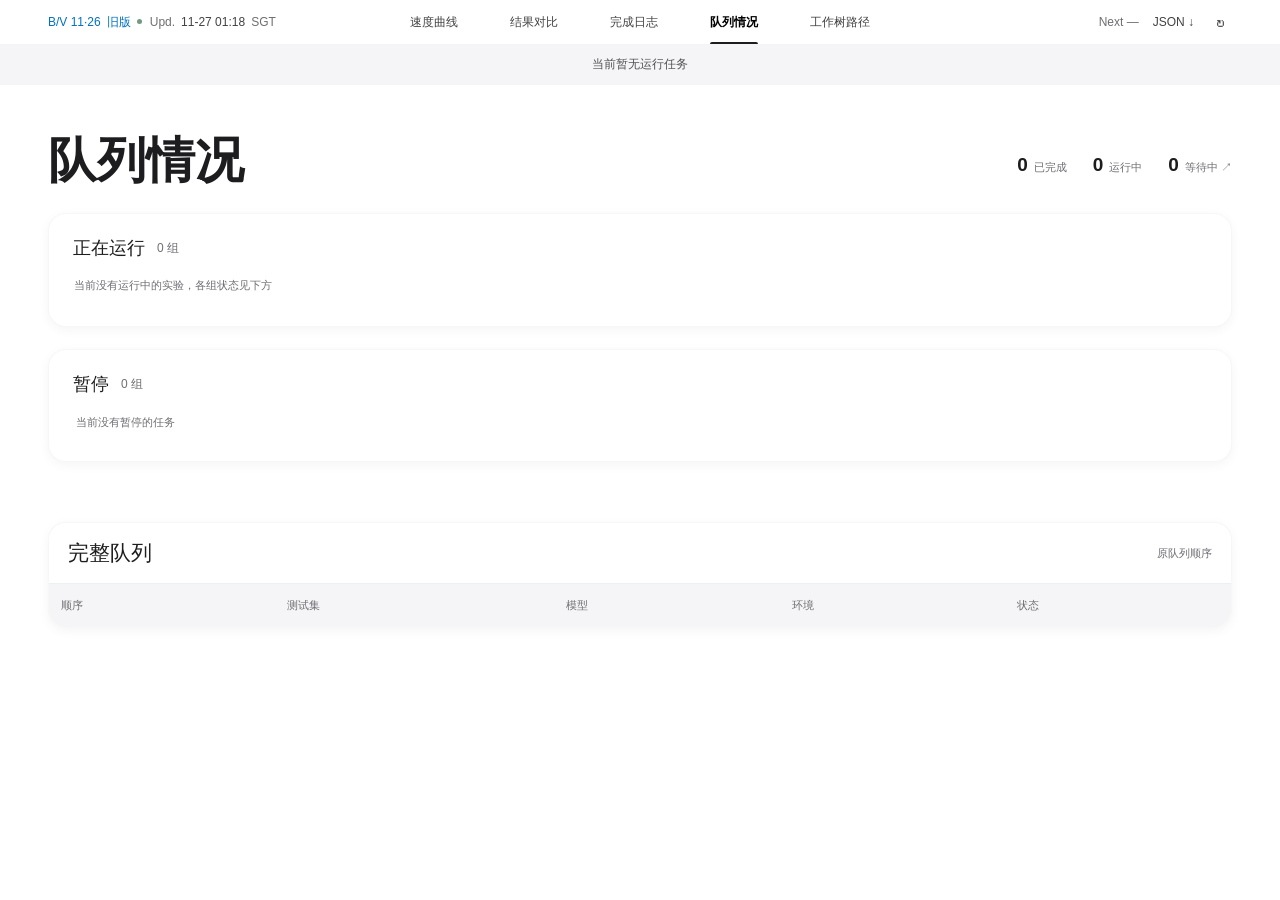
==== beta/index.html @ bdac15cb "Publish current experiment dashboard from Windows and Walsh" ====
<!doctype html>
<html lang="zh-CN"><head><meta name="frontend-version" content="current-layout-20261127"><script>
// Run links always open at the page top, including retained older hash URLs.
if(new URL(location).searchParams.has('run')){const entry=new URL(location);entry.hash='';history.replaceState(null,'',entry);}
if ('scrollRestoration' in history) history.scrollRestoration = 'manual';
window.addEventListener('pageshow', () => {
  if (!location.hash) window.scrollTo({top: 0, left: 0, behavior: 'instant'});
});
</script><meta charset="utf-8"><meta name="viewport" content="width=device-width,initial-scale=1"><meta name="theme-color" content="#f6f7f9"><title>实验结果</title><link rel="stylesheet" href="../style.css?v=current-layout-20261127"><meta name="beta-version" content="current-nav-20261127"><link rel="stylesheet" href="./beta.css?v=current-nav-20261127"></head>
<body class="beta" data-api-base="../"><header class="beta-header" id="beta-header">
 <div class="beta-nav-inner">
  <div class="beta-home-status"><a href="../bv-20261126/">B/V 11·26</a><a href="../archive/" aria-label="旧版实验结果">旧版</a><a class="beta-brand beta-home-status" id="beta-home-status" href="./" aria-label="队列首页"><span class="beta-status-label">Upd.</span></a></div>
  <nav class="beta-main-nav" aria-label="主导航">
   <button data-beta-nav="results" aria-controls="beta-menu-results" aria-expanded="false">速度曲线</button>
   <button data-beta-nav="comparison" aria-controls="beta-menu-comparison" aria-expanded="false">结果对比</button>
   <button data-beta-nav="logs" aria-controls="beta-menu-logs" aria-expanded="false">完成日志</button>
   <button data-beta-nav="queue" aria-controls="beta-menu-queue" aria-expanded="false">队列情况</button>
   <button data-beta-nav="workspaces" aria-controls="beta-menu-workspaces" aria-expanded="false">工作树路径</button>
  </nav>
  <div class="beta-nav-status" id="beta-nav-status" aria-label="数据更新与下载"></div>
 </div>
 <div class="beta-menu-surface" id="beta-menu-surface">
 <div class="beta-menu" id="beta-menu-results" inert aria-hidden="true">
  <div class="beta-menu-inner">
   <div class="beta-menu-column beta-menu-primary"><span class="beta-menu-label">浏览速度曲线</span><div id="beta-result-menu"></div><button data-beta-view="cannbot">CannBot <small>CAKE</small></button></div>
   <div class="beta-menu-column"><span class="beta-menu-label">测试集</span><div id="beta-dataset-menu" class="beta-menu-datasets"></div></div>
   <div class="beta-menu-column"><span class="beta-menu-label">KL 模型</span><button data-beta-model="Sol 6.2">Sol 6.2 <small>medium</small></button><button data-beta-model="DeepSeek">DeepSeek <small>max</small></button><button data-beta-model="Astra 6.2">Astra 6.2 <small>high</small></button><a href="../api/v1/index.json">数据 API ↗</a></div>
  </div>
 </div>
 <div class="beta-menu" id="beta-menu-comparison" inert aria-hidden="true"><div class="beta-menu-inner"><div class="beta-menu-column beta-menu-primary"><span class="beta-menu-label">结果对比</span><button data-beta-view="comparison">Kernel 对比</button></div><div class="beta-menu-column"><span class="beta-menu-label">截止轮次</span><button data-comparison-preset="10">r10</button><button data-comparison-preset="20">r20</button><button data-comparison-preset="30">r30</button><button data-comparison-preset="50">r50</button></div></div></div>
 <div class="beta-menu" id="beta-menu-logs" inert aria-hidden="true"><div class="beta-menu-inner">
  <div class="beta-menu-column beta-menu-primary"><span class="beta-menu-label">实验进程</span><button data-beta-log="all">全部记录</button><button data-beta-log="completed">独立完成</button><button data-beta-log="started">开始运行</button></div>
  <div class="beta-menu-column"><span class="beta-menu-label">其他事件</span><button data-beta-log="paused">暂停与原因</button><button data-beta-log="resumed">恢复运行</button></div>
  <div class="beta-menu-column"><span class="beta-menu-label">快速查看</span><button data-beta-view="queue">查看当前队列</button><a href="../api/v1/kl.json" download>KL 完整记录 ↓</a><a href="../api/v1/index.json" download>B/V 完整记录 ↓</a></div>
 </div></div>
 <div class="beta-menu" id="beta-menu-queue" inert aria-hidden="true"><div class="beta-menu-inner">
  <div class="beta-menu-column beta-menu-primary"><span class="beta-menu-label">执行与等待</span><button data-beta-queue="all">队列总览</button><div id="beta-queue-card-menu"></div></div>
  <div class="beta-menu-column"><span class="beta-menu-label">查看顺序</span><button data-beta-queue="running">正在运行</button><button data-beta-queue="paused">暂停</button><button data-beta-queue="waiting">等待中</button><button data-beta-queue="schedule">完整队列</button></div>
 </div></div>
<div class="beta-menu" id="beta-menu-workspaces" inert aria-hidden="true"><div class="beta-menu-inner workspace-menu-inner"><div class="beta-menu-column beta-menu-primary"><span class="beta-menu-label">工作树路径</span><button data-workspace-method="all">All</button></div><div class="beta-menu-column workspace-menu-methods"><span class="beta-menu-label">任务 · 版本</span><div id="workspace-method-menu"></div></div></div></div>
 </div>
</header>
<div class="beta-backdrop" id="beta-backdrop" hidden></div>
<aside id="beta-live-banner" class="beta-live-banner" aria-label="当前运行任务" hidden></aside>
<main><div id="beta-snapshot" class="beta-snapshot"></div><div class="beta-hero"><div><div id="beta-kicker" class="beta-eyebrow">实验结果</div><h1 id="beta-title">实验结果。</h1></div><div class="beta-hero-status"><button id="beta-completed-link"><strong id="beta-completed-total">—</strong>已完成</button><button data-beta-view="queue"><span class="live-dot"></span><strong id="beta-running-total">—</strong>运行中</button><button data-beta-view="queue"><strong id="beta-waiting-total">—</strong>等待中 ↗</button></div></div><section id="beta-results-view">
<header class="page-head"><h1>实验结果</h1><div class="update"><span id="connection" class="live-dot"></span><div class="update-times"><span>最新更新 <time id="updated">—</time><span class="zone"> SGT</span></span><span class="next-update" id="next-update">预计下次更新 —</span></div><button id="refresh" type="button">刷新</button></div><a href="./api/v1/index.json" class="api-link">JSON API ↗</a></header>
<nav class="running-bar" aria-label="正在运行的实验"><div class="running-heading"><span class="live-dot"></span><strong>正在运行</strong><span id="running-count"></span></div><div id="running-links" class="running-links"><span class="running-empty">读取中…</span></div></nav>
<section id="paused-bar" class="running-bar paused-bar" aria-label="暂停的实验"><div class="running-heading"><strong>暂停</strong><span id="paused-count"></span></div><div id="paused-links" class="paused-list"><span class="running-empty">读取中…</span></div></section>
<nav id="waiting-bar" class="running-bar waiting-bar" aria-label="等待中的实验" hidden><div class="running-heading"><strong>等待中</strong><span id="waiting-count"></span></div><div id="waiting-links" class="waiting-columns"></div></nav>
<nav id="campaign-status" class="campaign-status" aria-label="本批 Sol 六组进度"></nav>
<nav class="category-tabs" aria-label="实验分类"><button data-category="bv" aria-pressed="true">B0–B3 / V0</button><button data-category="aligned" aria-pressed="false">V/Aligned KL</button><button data-category="kl" aria-pressed="false">KL</button></nav>
<nav id="datasets" class="dataset-tabs" aria-label="测试集"></nav>
<div class="axis-picker"><span>横轴</span><div class="segments" role="group" aria-label="横轴"><button data-axis="round" aria-pressed="true" class="selected">轮次</button><button data-axis="time" aria-pressed="false" title="从工作区启动到结果完成，含等待和暂停">累计时间</button><button data-axis="tokens" aria-pressed="false" title="截至结果完成的已报告输入与输出 token">累计 token</button></div><span id="partial-key" hidden><i aria-hidden="true">△</i> token 不完整</span></div>
<div id="notice" role="status" hidden></div>
<section id="bv-panel" aria-labelledby="dataset-name"><div class="dataset-head"><div><h2 id="dataset-name">—</h2><p id="workload">—</p></div><div class="exports"><button id="csv" type="button">已选 CSV ↓</button><button id="json" type="button">完整 JSON ↓</button></div></div>
<div id="curves" tabindex="-1"><div id="series-controls" class="series-controls"></div></div>
<div class="charts"><section class="chart-card overview" hidden><div class="chart-title"><h3>全程总览</h3><span>线性 · 从 0 起</span></div><div id="overview" class="chart" role="img" aria-label="全程总览：轮次与延迟" tabindex="0"></div></section>
<section class="chart-card detail"><div class="chart-title"><h3>速度曲线</h3><span id="detail-domain">—</span></div><div class="plot-options"><div class="segments" aria-label="曲线指标"><button id="best-mode" class="selected" aria-pressed="true">搜索最优</button><button id="raw-mode" aria-pressed="false">逐轮测量</button></div><label hidden><input id="uncertainty" type="checkbox"> P10–P90</label><div class="mark-key">● 测量 <span>— 最优阶梯</span> <span>★ 正式结果</span><span>× 失败</span></div><button id="reset">重置视图</button></div><div id="detail" class="chart" role="img" aria-label="速度曲线：可调横纵轴范围" tabindex="0"></div><div class="axis-controls bv-range-controls"><label><select id="y-mode" aria-label="纵轴范围"><option value="focus">末端局部放大</option><option value="all">全部曲线范围</option></select></label><div class="round-range-slot"></div></div><div id="hover-readout" class="readout" aria-live="polite"><span>轮次 —</span></div></section></div>
<section class="data-section"><div class="section-head"><h3>实验组</h3><span>延迟 ms ↓ · 完成日期 SGT</span></div><div class="table-wrap"><table id="summary"><thead><tr><th>曲线</th><th>模型 / effort</th><th>方法</th><th>状态</th><th>轮次</th><th>完成日期</th><th class="num">搜索最优</th><th class="num">P10–P90</th><th class="num">正式结果 ★</th><th class="num" title="同次 PyTorch 耗时 / 正式方法耗时">正式加速比</th></tr></thead><tbody></tbody></table></div></section>
<details class="data-section"><summary><span>逐轮数据</span><span id="round-count"></span></summary><div class="round-filters"><label>实验组 <select id="round-run"><option value="all">全部已选曲线</option></select></label><label>结果 <select id="round-status"><option value="all">全部</option><option value="passed">通过</option><option value="failed">失败</option><option value="excluded">基础设施中断</option></select></label><span>样本数可点开</span></div><div class="table-wrap rounds-wrap"><table id="rounds"><thead><tr><th>模型</th><th>方法</th><th>轮次</th><th>结果</th><th>审查</th><th class="num">均值 ms</th><th class="num">P10 ms</th><th class="num">P90 ms</th><th class="num">样本数</th><th class="num">同次 PyTorch ms</th><th class="num" title="同次 PyTorch 耗时 / 方法耗时">同次加速比</th></tr></thead><tbody></tbody></table></div></details>
<details class="data-section correctness"><summary><span>B0 · 正确性</span><span>性能不适用</span></summary><div id="b0-cost" hidden></div><div class="table-wrap"><table id="correctness"><thead><tr><th>模型 / effort</th><th>实验</th><th>状态</th><th>轮次</th><th>结果</th><th>完成日期 SGT</th></tr></thead><tbody></tbody></table></div></details>
<section class="data-section task-log" id="task-log" aria-labelledby="task-log-title"><div class="section-head"><h3 id="task-log-title">实验任务记录</h3><span>SGT · <span id="event-count">—</span></span></div><div class="event-filters"><label>测试集 <select id="event-dataset"><option value="all">全部</option><option value="GQA">GQA</option><option value="MQA">MQA</option></select></label><label>事件 <select id="event-kind"><option value="all">全部</option><option value="started">开始</option><option value="paused">暂停</option><option value="resumed">恢复</option><option value="completed">完成</option></select></label><a href="./api/v1/index.json" download="experiment-tasks.json">JSON ↓</a></div><ol id="task-events" class="task-events"></ol><div class="event-more"><button id="events-more" type="button" hidden>查看更多</button></div></section>

</section>
<section id="aligned-panel" hidden aria-labelledby="aligned-name"><div class="dataset-head"><h2 id="aligned-name">Aligned KL</h2></div><div id="aligned-content"></div></section>
<section id="kl-panel" hidden aria-labelledby="kl-name">
<div class="dataset-head"><div><h2 id="kl-name">KL</h2><label>模型 <select id="kl-run-select" aria-label="KL 模型与批次"></select></label><p id="kl-state">读取中…</p></div><div class="exports"><button id="kl-csv">候选 CSV ↓</button><button id="kl-json">完整 JSON ↓</button></div></div>
<div id="kl-body"><div class="kl-budget"><strong id="kl-budget"></strong><span id="kl-run-info"></span></div>
<div class="kl-charts"><section class="chart-card"><div class="chart-title"><h3>每次 Apply 的交付速度</h3><span>实线：交付 · 虚线：历次最佳</span></div><label class="kl-reference-toggle"><input id="kl-v0-overview" type="checkbox" checked aria-label="交付速度图显示 V0 Astra 最快线"><span id="kl-v0-overview-label"></span></label><div id="kl-matched-overview"></div><div id="kl-overview" class="chart"></div></section>
<section id="kl-inner" class="chart-card"><div class="chart-title"><h3>Apply 内部候选</h3><label>选择 <select id="kl-apply" aria-label="选择 Apply"></select></label></div><label class="kl-reference-toggle"><input id="kl-v0-candidates" type="checkbox" checked aria-label="内部候选图显示 V0 Astra 最快线"><span id="kl-v0-candidates-label"></span></label><div id="kl-matched-candidates"></div><div id="kl-candidates" class="chart"></div><p id="kl-inner-status" class="kl-caption"></p></section></div>
<section class="data-section"><div class="section-head"><h3>Apply 记录</h3><span>交付完成与整项独立验收分别记录</span></div><div class="table-wrap"><table><thead><tr><th>Apply</th><th>状态</th><th>评测次数</th><th>基础设施异常</th><th>交付 ms</th><th>用时 min</th><th>结束 SGT</th></tr></thead><tbody id="kl-apply-rows"></tbody></table></div></section>
<section class="data-section"><div class="section-head"><h3>选中 Apply 的候选记录</h3><span>旧结果取回不重复计次</span></div><div class="table-wrap"><table><thead><tr><th>候选</th><th>结果</th><th>未通过阶段</th><th>门禁</th><th>延迟 ms</th><th>参考 ms</th><th>记录</th></tr></thead><tbody id="kl-candidate-rows"></tbody></table></div></section>
<section class="data-section"><div class="section-head"><h3>Sol / DS 队列</h3><span>—</span></div><div id="kl-queue" class="table-wrap"></div></section>
<section class="data-section"><div class="section-head"><h3>KL 实验任务记录</h3><span>SGT · 当前测试集</span></div><ol id="kl-events" class="task-events"></ol></section>
</div></section>
</section><section id="beta-future-view" class="beta-future" hidden><h2>V0-r3</h2><p>待接入 · 尚无实验记录</p></section><section id="beta-logs-view" hidden><div class="beta-log-filters"><label>类别<select id="beta-log-category"><option value="all">全部实验</option><option value="bv">B / V</option><option value="kl">KL</option></select></label><label>测试集<select id="beta-log-dataset"><option value="all">全部测试集</option></select></label><label>事件<select id="beta-log-kind"><option value="all">全部事件</option><option value="completed">独立完成</option><option value="started">开始运行</option><option value="paused">暂停</option><option value="resumed">恢复运行</option></select></label><span id="beta-log-count" class="beta-log-count"></span></div><ol id="beta-timeline" class="beta-timeline"></ol><button id="beta-log-more" class="beta-log-more" hidden>查看更多</button></section><section id="beta-queue-view" hidden></section><section id="beta-comparison-view" hidden></section><div id="beta-legacy-log" hidden></div><section id="beta-workspaces-view" hidden aria-label="工作树路径">
 <section class="workspace-filters">
  <div class="workspace-search-row"><textarea id="ws-search" rows="1" aria-label="批量检索工作区" placeholder="⌕  测试集 / 模型 / 路径 · 换行批量检索"></textarea><button id="ws-reset" class="ws-icon" title="重置筛选" aria-label="重置筛选">↻</button></div>
  <label>任务<select id="ws-method" aria-label="任务版本"><option value="all">All</option></select></label>
  <label>模型<select id="ws-model" aria-label="模型"><option value="all">All</option></select></label>
  <label>状态<select id="ws-status" aria-label="状态"><option value="all">All</option></select></label>
  <label>测试集<select id="ws-dataset" aria-label="测试集"><option value="all">All</option></select></label>
  <div class="workspace-date-row"><label>时间<select id="ws-date-field" aria-label="时间字段"><option value="started_at">开始</option><option value="finished_at">完成</option></select></label><input id="ws-from" type="date" aria-label="起始日期（SGT）"><span aria-hidden="true">—</span><input id="ws-to" type="date" aria-label="截止日期（SGT）"><span class="ws-zone">SGT</span><span id="ws-date-error" role="status"></span></div>
 </section>
 <section class="workspace-directory data-section">
  <div class="workspace-toolbar"><span id="ws-count" aria-live="polite"></span><div><button id="ws-copy" title="复制所选或筛选后的路径">复制路径</button><button id="ws-csv" title="下载所选或筛选后的记录">CSV ↓</button></div><span id="ws-feedback" role="status"></span></div>
  <div class="workspace-table-wrap"><table id="workspace-directory-table"><thead><tr><th><input id="ws-check-all" type="checkbox" aria-label="选择全部筛选结果"></th><th>测试集</th><th>任务</th><th>模型</th><th>状态</th><th><button data-ws-sort="started_at">开始 SGT ↓</button></th><th><button data-ws-sort="finished_at">完成 SGT</button></th><th>服务器路径</th></tr></thead><tbody id="ws-rows"></tbody></table></div>
  <button id="ws-more" hidden>更多 ↓</button>
 </section>
</section>
<section id="beta-cannbot-view" hidden aria-label="CannBot dashboard">
<!-- Windows CannBot batch -->
<section class="card cake-panel" id="windows-cannbot">
<div class="cake-panel-head"><h2>当前 Windows 批次</h2>
<a href="../api/v1/cannbot-windows.json">JSON ↓</a></div>
<p>待运行 · Astra 6.2 / high</p>
<div class="cake-table-scroll"><table><thead><tr><th>数据集</th><th>任务状态</th><th>有效轮 / 预算</th><th>已完成尝试</th></tr></thead><tbody>
<tr><td>FA3</td><td>待运行</td><td>0 / 20</td><td>0</td></tr>
<tr><td>GDN</td><td>待运行</td><td>0 / 20</td><td>0</td></tr>
<tr><td>Based</td><td>待运行</td><td>0 / 20</td><td>0</td></tr>
<tr><td>Sonny</td><td>待运行</td><td>0 / 20</td><td>0</td></tr>
<tr><td>GQA</td><td>待运行</td><td>0 / 20</td><td>0</td></tr>
<tr><td>MQA</td><td>待运行</td><td>0 / 20</td><td>0</td></tr>
<tr><td>Mega</td><td>待运行</td><td>0 / 20</td><td>0</td></tr>
<tr><td>FlashMLA</td><td>待运行</td><td>0 / 20</td><td>0</td></tr>
<tr><td>HSTU</td><td>待运行</td><td>0 / 20</td><td>0</td></tr>
<tr><td>FlashKDA</td><td>待运行</td><td>0 / 20</td><td>0</td></tr>
</tbody></table></div></section>
<h2>CannBot · CAKE</h2>
<!-- End Windows CannBot batch -->
 <div id="cannbot-loading" class="cake-notice" role="status">正在读取…</div>
 <div id="cannbot-content" hidden>
  <div class="cake-controls card">
   <div class="cake-control-row"><span>Kernel</span><div id="cake-datasets" class="dataset-tabs" aria-label="CannBot 数据集"></div></div>
   <div class="cake-control-row"><span>模型</span><div id="cake-models" class="segments" aria-label="CannBot 模型"></div></div>
   <div class="cake-context"><span id="cake-phase"></span><a id="cake-json" download>JSON ↓</a></div>
  </div>
  <div id="cake-metrics" class="cake-metrics"></div>
  <div class="cake-panels">
   <section class="card cake-panel"><div class="cake-panel-head"><h2>候选速度</h2><span>P50 · ms ↓</span></div><div id="cake-chart"></div></section>
   <section class="card cake-panel"><div class="cake-panel-head"><h2>评测结果</h2><span id="cake-evaluation-count"></span></div><div id="cake-evaluations" class="cake-table-scroll"></div></section>
  </div>
  <section class="card cake-task-card"><div class="cake-panel-head"><h2>任务</h2><div id="cake-task-filter" class="segments" aria-label="CannBot 任务范围"><button class="selected" aria-pressed="true" data-cake-scope="kernel">当前 Kernel</button><button aria-pressed="false" data-cake-scope="all">全部</button></div></div><div id="cake-tasks" class="cake-table-scroll"></div></section>
  <details class="card cake-workspaces"><summary>实验工作区</summary><div id="cake-workspaces"></div></details>
 </div>
</section>
</main><dialog id="samples"><div class="dialog-head"><h3 id="sample-title">测量样本</h3><button id="close-samples" aria-label="关闭样本">关闭 ×</button></div><p id="sample-stats"></p><pre id="sample-values"></pre><button id="sample-csv">样本 CSV ↓</button></dialog><script src="../kl.js?v=current-layout-20261127" defer></script><script src="../app.js?v=current-layout-20261127" defer></script><script id="beta-navigation" type="application/json">{"schema_version": 1, "result_sections": [{"id": "bv", "label": "B/V", "status": "available"}, {"id": "aligned", "label": "V/Aligned KL", "status": "available"}, {"id": "kl", "label": "KL", "status": "available"}, {"id": "all", "label": "All", "status": "available"}, {"id": "all-with-b01", "label": "All（with B0/1）", "status": "available"}], "method_revisions": [{"method": "B0", "revision": "r1", "label": "B0-r1", "scope": "historical B records without explicit revision"}, {"method": "B1", "revision": "r1", "label": "B1-r1", "scope": "historical B records without explicit revision"}, {"method": "B2", "revision": "r1", "label": "B2-r1", "scope": "historical B records without explicit revision"}, {"method": "B3", "revision": "r1", "label": "B3-r1", "scope": "historical B records without explicit revision"}, {"method": "V0", "revision": "r2", "label": "V0-r2", "scope": "all existing V0 records"}, {"method": "V0", "revision": "r3", "label": "V0-r3", "scope": "bv-r2-v0-r3-20261108-001 only", "status": "available"}, {"method": "B0", "revision": "r2", "label": "B0-r2", "scope": "bv-r2-v0-r3-20261108-001 only", "status": "available"}, {"method": "B1", "revision": "r2", "label": "B1-r2", "scope": "bv-r2-v0-r3-20261108-001 only", "status": "available"}, {"method": "B2", "revision": "r2", "label": "B2-r2", "scope": "bv-r2-v0-r3-20261108-001 only", "status": "available"}, {"method": "B3", "revision": "r2", "label": "B3-r2", "scope": "bv-r2-v0-r3-20261108-001 only", "status": "available"}]}</script><script src="./beta.js?v=current-nav-20261127" defer></script></body></html>
---- style.css ----
:root{color-scheme:light;--bg:#f6f7f9;--surface:#fff;--ink:#25303d;--muted:#76818f;--line:#e4e8ee;--grid:#edf0f4;--accent:#526c89;--soft:#edf2f7;--blue:#0072b2;--orange:#d55e00;--pink:#cc79a7;--green:#009e73;font-family:Inter,-apple-system,BlinkMacSystemFont,"Segoe UI","PingFang SC",sans-serif;font-size:14px}*{box-sizing:border-box}body{margin:0;background:var(--bg);color:var(--ink)}main{max-width:1660px;padding:32px 40px 22px;margin:auto}button,select,input{font:inherit;color:inherit}button,a,select,input{outline-offset:3px}button{cursor:pointer;border:1px solid var(--line);background:var(--surface);border-radius:7px;padding:7px 12px;white-space:nowrap}button:hover{border-color:#aebccc;background:var(--soft)}button:disabled{cursor:default;opacity:.4}a{color:var(--accent);text-decoration:none}h1,h2,h3,p{margin:0}h1{font-size:23px;font-weight:600;letter-spacing:-.7px}h2{font-size:23px;font-weight:550}h3{font-size:14px;font-weight:550}.page-head{display:flex;align-items:center;gap:28px;margin-bottom:26px}.update{display:flex;align-items:center;gap:9px;margin-left:auto;font-size:12px;color:var(--muted);font-variant-numeric:tabular-nums}.update button{font-size:12px;padding:5px 10px}.zone{font-size:10px}.live-dot{width:6px;height:6px;background:#739884;border-radius:100%}.live-dot.stale{background:#bc8c46}.api-link{font-size:12px}.dataset-tabs{display:flex;gap:5px;padding-bottom:17px;border-bottom:1px solid var(--line);flex-wrap:wrap}.dataset-tabs button{background:transparent;border-color:transparent;padding:9px 20px;color:var(--muted)}.dataset-tabs button[aria-current=true]{background:var(--ink);color:white;border-color:var(--ink)}.dataset-head{display:flex;justify-content:space-between;gap:18px;align-items:center;padding:24px 0 20px}.dataset-head p{font-size:12px;color:var(--muted);margin-top:7px;font-family:ui-monospace,SFMono-Regular,monospace}.exports{display:flex;gap:8px}.exports button{font-size:12px}.series-controls{display:grid;grid-template-columns:repeat(4,minmax(0,1fr));gap:12px;margin-bottom:22px}.model-group{padding:14px 16px;background:var(--surface);border:1px solid var(--line);border-radius:9px}.model-heading{display:flex;align-items:center;gap:9px;margin-bottom:13px}.model-heading button{border:0;padding:0;background:none;font-weight:550}.model-heading .effort{font-size:11px;color:var(--muted)}.model-line{width:23px;height:0;border-top:2px solid #647586;margin-left:auto}.model-line.astra{border-top-style:dashed}.model-line.deepseek{border-top-style:dotted}.chips{display:flex;gap:7px}.chip{flex:1;display:flex;gap:6px;align-items:center;justify-content:center;border:1px solid var(--line);border-radius:6px;cursor:pointer;font-size:12px;padding:7px 5px;color:var(--muted);user-select:none}.chip input{accent-color:var(--color);margin:0;width:12px;height:12px}.chip.active{border-color:color-mix(in srgb,var(--color) 35%,white);color:var(--ink);background:color-mix(in srgb,var(--color) 5%,white)}.chip.disabled{opacity:.38;cursor:default}.swatch{display:inline-block;width:7px;height:7px;border-radius:50%;background:var(--color);flex-shrink:0}.plot-options{display:flex;align-items:center;gap:20px;margin-bottom:12px;font-size:12px;color:var(--muted)}.plot-options label{display:flex;align-items:center;gap:5px}.segments{display:flex;border:1px solid var(--line);border-radius:7px;padding:2px;background:var(--surface)}.segments button{font-size:12px;border:0;background:none;color:var(--muted);padding:5px 12px}.segments .selected{background:var(--soft);color:var(--ink)}.mark-key{display:flex;gap:16px;margin-left:auto}.plot-options>button{font-size:12px;padding:5px 9px}.charts{display:grid;grid-template-columns:minmax(280px,1fr) minmax(0,1.8fr);gap:14px}.chart-card{min-width:0;border:1px solid var(--line);border-radius:10px;background:var(--surface);overflow:hidden}.chart-title{padding:17px 18px 4px;display:flex;align-items:center;justify-content:space-between;gap:10px}.chart-title>span{font-size:11px;color:var(--muted);font-variant-numeric:tabular-nums}.chart{height:350px;position:relative;touch-action:pan-y}.chart svg{display:block;width:100%;height:100%;overflow:visible}.chart text{fill:var(--muted);font-size:11px;font-family:inherit;font-variant-numeric:tabular-nums}.chart .axis-label{font-size:10px}.axis-controls{display:flex;align-items:center;gap:6px;flex-wrap:wrap;padding:0 17px 14px;font-size:11px;color:var(--muted)}.axis-controls input{width:62px;border:1px solid var(--line);padding:5px;border-radius:5px;background:var(--surface);font-size:11px}.axis-controls input[id^=y-]{width:81px}.axis-controls select{max-width:136px;border:1px solid var(--line);padding:5px;border-radius:5px;background:var(--surface);font-size:11px}.axis-controls button{font-size:11px;padding:5px 8px}.readout{min-height:55px;margin:11px 0 22px;display:flex;align-items:flex-start;gap:7px 15px;flex-wrap:wrap;font-size:11px;color:var(--muted);font-variant-numeric:tabular-nums}.readout span{display:inline-flex;align-items:center;gap:5px}.readout strong{font-weight:500;color:var(--ink)}.data-section{background:var(--surface);border:1px solid var(--line);border-radius:9px;margin-bottom:16px;overflow:hidden}.section-head,.data-section>summary{padding:16px 19px;display:flex;align-items:center;justify-content:space-between;font-size:13px;font-weight:500}.section-head>span,.data-section>summary>span+span{font-size:11px;color:var(--muted);font-weight:400}.data-section>summary{cursor:pointer;list-style:none}.data-section>summary:before{content:'+';color:var(--muted);margin-right:10px}.data-section[open]>summary:before{content:'−'}.data-section>summary>span:first-of-type{margin-right:auto}.table-wrap{overflow-x:auto}table{border-collapse:collapse;width:100%;font-size:12px;white-space:nowrap;font-variant-numeric:tabular-nums}th{font-size:11px;font-weight:500;color:var(--muted);background:#fafbfc;text-align:left;position:sticky;top:0;z-index:1}th,td{padding:11px 16px;border-top:1px solid #edf0f3}th.num,td.num{text-align:right}.num{font-family:ui-monospace,SFMono-Regular,Menlo,monospace}tbody tr:hover{background:#f7f9fc}.model-label{font-weight:500}.effort-label{color:var(--muted);font-size:10px;padding-left:6px}.badge{font-size:10px;padding:3px 7px;border-radius:4px;background:#f0f2f5;color:#77818c;display:inline-block}.badge.running{background:#edf3fa;color:#577d9f}.badge.complete{background:#edf5f1;color:#5e8371}.badge.paused,.badge.blocked{background:#f6f1e8;color:#a08a61}.badge.failed,.badge.ended{background:#f8eded;color:#a77474}.date{font-size:11px;color:var(--muted)}.group-line{border-top:2px solid var(--line)}.row-check{accent-color:var(--color)}.round-filters{display:flex;align-items:center;gap:17px;padding:0 19px 15px;font-size:11px;color:var(--muted)}.round-filters select{font-size:11px;border:1px solid var(--line);border-radius:5px;padding:5px 8px;background:var(--surface);max-width:205px}.round-filters>span{margin-left:auto}.rounds-wrap{max-height:388px}.sample-button{font-size:11px;border:0;padding:1px 6px;background:var(--soft);color:var(--accent)}.source-section{color:var(--muted);font-size:11px;margin:23px 0 17px}.source-section summary{cursor:pointer}.source-section #sources{margin-top:15px;line-height:1.8}.source-section table{font-size:11px;background:var(--surface)}footer{font-size:10px;color:#9099a4;line-height:1.8}#notice{font-size:12px;background:#f7f1e6;color:#897247;border:1px solid #e4d8bd;padding:10px 15px;border-radius:5px;margin-top:15px}dialog{border:1px solid var(--line);border-radius:12px;padding:24px;width:min(680px,90vw);color:var(--ink)}dialog::backdrop{background:#1d2c3a55}.dialog-head{display:flex;align-items:center;justify-content:space-between}.dialog-head button{font-size:12px}dialog p{color:var(--muted);font-size:12px;margin-top:15px}dialog pre{white-space:pre-wrap;max-height:50vh;overflow:auto;font-size:12px;line-height:1.9;background:var(--bg);padding:15px;border-radius:6px}.empty{text-align:center;color:var(--muted);padding:26px}
@media(min-width:1500px){.chart{height:390px}}@media(max-width:1050px){main{padding:24px}.series-controls{gap:8px;grid-template-columns:repeat(2,minmax(0,1fr))}.model-group{padding:12px}.chip{gap:4px}.charts{grid-template-columns:1fr}.chart{height:335px}.overview .chart{height:240px}.chart-title{padding:14px 16px 4px}.update{font-size:11px}.axis-controls{justify-content:flex-end}}@media(max-width:650px){main{padding:20px 13px}.page-head{gap:8px;flex-wrap:wrap;margin-bottom:16px}h1{font-size:21px}.update{margin-left:auto;font-size:10px;gap:6px}.api-link{display:none}.dataset-tabs{gap:3px;padding-bottom:12px}.dataset-tabs button{padding:8px 12px;font-size:12px}.dataset-head{padding:19px 0 15px;align-items:flex-start}h2{font-size:21px}.dataset-head p{max-width:220px;line-height:1.6;font-size:10px}.exports{flex-direction:column;gap:4px}.exports button{font-size:10px;padding:5px 8px}.series-controls{grid-template-columns:1fr;gap:7px;margin-bottom:17px}.model-group{display:flex;gap:12px;padding:10px}.model-heading{margin:0;min-width:99px;flex-wrap:wrap;gap:3px}.model-heading button{font-size:12px}.model-heading .effort{font-size:9px}.model-line{display:none}.chips{flex:1;gap:4px}.chip{padding:7px 4px;font-size:11px}.chip input{width:11px;height:11px}.plot-options{flex-wrap:wrap;gap:10px}.mark-key{order:3;width:100%;gap:15px;margin:0;font-size:10px}.plot-options>button{margin-left:auto}.plot-options label{font-size:11px}.chart{height:310px}.overview .chart{height:220px}.chart-title>span{font-size:9px}.axis-controls{justify-content:flex-start;padding:0 12px 12px;gap:5px}.axis-controls input{width:48px}.axis-controls input[id^=y-]{width:67px}.axis-controls select{max-width:110px}.readout{gap:6px 12px;font-size:10px;margin-bottom:17px}.round-filters{flex-wrap:wrap;gap:8px}.round-filters>span{display:none}td,th{padding:10px 12px}.source-section{overflow-x:auto}footer{font-size:9px}.update button{padding:5px 7px}button,select{min-height:30px}}@media(prefers-reduced-motion:no-preference){button{transition:background .15s,border-color .15s}}

.model-line.deepseek-high{border-top-style:dashed;opacity:.55}
.workspace-row{display:grid;grid-template-columns:150px minmax(0,1fr) 62px;align-items:center;gap:18px;padding:13px 19px;border-top:1px solid var(--line)}.workspace-label{font-size:11px;display:flex;gap:6px;flex-direction:column}.workspace-label strong{font-weight:500}.workspace-label span{color:var(--muted);font-size:10px}.workspace-row code{font-size:11px;line-height:1.7;overflow-wrap:anywhere;color:#607185;user-select:all}.workspace-row button{font-size:10px;padding:5px 8px}@media(max-width:650px){.workspace-row{grid-template-columns:1fr auto;gap:8px;padding:12px}.workspace-label{flex-direction:row}.workspace-row code{grid-row:2;grid-column:1/-1;font-size:10px}.workspace-row button{grid-row:1;grid-column:2}}
.update-times{display:flex;align-items:center;gap:18px;flex-wrap:wrap}.next-update{font-size:11px;color:var(--muted)}@media(max-width:1050px){.update-times{flex-direction:column;align-items:flex-start;gap:4px}}@media(max-width:650px){.next-update{font-size:9px}}
.running-bar{display:flex;align-items:center;gap:18px;padding:13px 15px;margin-bottom:20px;background:#edf2f4;border:1px solid #dfe7eb;border-radius:9px}.running-heading{display:flex;align-items:center;gap:7px;white-space:nowrap;font-size:12px}.running-heading strong{font-weight:550}.running-heading>span:last-child{color:var(--muted);font-size:10px}.running-links{display:flex;gap:8px;overflow-x:auto;min-width:0;padding:2px 1px 5px;scrollbar-width:thin}.running-link{display:flex;align-items:center;gap:9px;flex-shrink:0;background:var(--surface);border:1px solid var(--line);border-radius:6px;padding:9px 11px;font-size:11px;color:var(--ink)}.running-link:hover,.running-link.current{border-color:var(--color);background:color-mix(in srgb,var(--color) 5%,white)}.running-link strong{font-weight:500}.running-round{font-variant-numeric:tabular-nums;font-weight:600}.running-round>span,.running-phase{color:var(--muted);font-weight:400;font-size:10px}.running-empty{color:var(--muted);font-size:11px;padding:6px 0}#curves{scroll-margin-top:20px}#curves:focus{outline:none}@media(max-width:650px){.running-bar{display:block;padding:11px;margin-bottom:15px}.running-heading{margin-bottom:9px}.running-links{margin-right:-3px}.running-link{gap:7px;padding:9px;font-size:10px}.running-phase{display:none}}
/* Model visibility control and lifecycle history. */
.model-heading{gap:7px;flex-wrap:wrap}.model-heading .model-line{margin-left:2px;width:17px}.model-toggle{margin-left:auto;display:flex;align-items:center;gap:6px;position:relative;cursor:pointer;font-size:10px;color:var(--muted);white-space:nowrap}.model-toggle input{position:absolute;right:0;width:32px;height:20px;opacity:0;margin:0;cursor:pointer}.toggle-track{width:30px;height:17px;background:#d7dfe7;border-radius:12px;display:inline-block;pointer-events:none;transition:background .15s}.toggle-track:after{content:'';display:block;width:11px;height:11px;margin:3px;background:#fff;border-radius:50%;box-shadow:0 1px 2px #25303d1f;transition:transform .15s}.model-toggle input:checked+.toggle-track{background:#617d95}.model-toggle input:checked+.toggle-track:after{transform:translateX(13px)}.model-toggle.mixed .toggle-track{background:#94a6b7}.model-toggle.mixed .toggle-track:after{transform:translateX(6.5px)}.model-toggle input:focus-visible+.toggle-track{outline:2px solid var(--accent);outline-offset:3px}.model-toggle:has(input:disabled){opacity:.4;cursor:default}.model-toggle input:disabled{cursor:default}
.event-filters{display:flex;align-items:center;gap:18px;padding:0 18px 14px;font-size:12px;color:var(--muted)}.event-filters label{display:flex;align-items:center;gap:7px}.event-filters select{border:1px solid var(--line);border-radius:6px;padding:5px 8px;background:var(--surface)}.event-filters>a{margin-left:auto;font-size:11px}.task-events{list-style:none;margin:0;padding:0}.task-event{display:grid;grid-template-columns:143px 46px minmax(170px,.8fr) minmax(200px,1.3fr);align-items:start;gap:12px;padding:16px 18px;border-top:1px solid var(--line);font-size:12px;line-height:1.7}.task-event time{color:var(--muted);font-size:11px;font-variant-numeric:tabular-nums;white-space:nowrap}.task-event time small{display:block;font-size:10px}.task-event p{color:#617080}.event-tag{display:inline-block;justify-self:start;padding:1px 7px;border-radius:4px;background:#edf2f7;color:#526c89;font-size:10px}.event-tag.paused{background:#f5f0e7;color:#96733f}.event-tag.completed{background:#eaf2ed;color:#537c64}.event-tag.resumed{background:#edf1f6;color:#617b93}.event-runs{display:flex;gap:3px 12px;flex-wrap:wrap}.event-runs a{white-space:nowrap}.event-runs a:hover{text-decoration:underline}.event-more{text-align:center}.event-more:has(button:not([hidden])){padding:10px 18px 15px}.event-more button{font-size:11px}
@media(max-width:850px){.task-event{grid-template-columns:140px 42px 1fr}.task-event p{grid-column:3}.task-event .event-runs{grid-column:3;grid-row:1}}@media(max-width:550px){.task-event{grid-template-columns:1fr auto;gap:8px;padding:14px}.task-event .event-runs,.task-event p{grid-column:1/-1;grid-row:auto}.task-event .event-tag{justify-self:end}.event-filters{gap:12px;padding:0 14px 12px;font-size:11px}.event-filters select{padding:5px}.model-heading .model-line{display:none}}
@media(max-width:650px){.model-group{display:block}.model-heading{margin-bottom:9px;flex-wrap:nowrap;gap:6px}.model-toggle{margin-left:auto}.chips{width:100%}}
@media(prefers-reduced-motion:reduce){.toggle-track,.toggle-track:after{transition:none}}

[hidden]{display:none!important}.category-tabs{display:flex;gap:6px;margin:0 0 15px}.category-tabs button{padding:9px 24px;font-weight:550;background:transparent}.category-tabs button[aria-pressed=true]{background:#e4ebf3;border-color:#b7c7d7;color:#365570}.kl-budget{display:flex;flex-direction:column;gap:10px;margin-bottom:20px;padding:17px 19px;background:#edf2f4;border-radius:9px;font-size:12px}.kl-budget strong{font-weight:500}.kl-budget span{color:var(--muted);font-size:11px}.kl-charts{display:grid;grid-template-columns:1fr 1fr;gap:14px;margin-bottom:22px}.kl-caption{padding:6px 18px 16px;color:var(--muted);font-size:11px;line-height:1.7}.kl-empty{height:100%;display:flex;align-items:center;justify-content:center;flex-direction:column;text-align:center;color:var(--muted);line-height:2;font-size:13px}.kl-empty small{font-size:11px}.kl-charts select{font-size:11px;border:1px solid var(--line);border-radius:5px;background:white;padding:5px;max-width:170px}.kl-charts [data-apply-point]{cursor:pointer}.kl-charts [data-apply-point]:focus{outline:2px solid #0072b2;outline-offset:4px}@media(max-width:900px){.kl-charts{grid-template-columns:1fr}.kl-budget{line-height:1.8}.kl-charts .chart-title{flex-wrap:wrap}}

.campaign-status{display:flex;gap:8px;flex-wrap:wrap;margin:-8px 0 20px}.campaign-status a{display:flex;gap:8px;align-items:center;padding:7px 10px;border:1px solid #dce2e8;border-radius:7px;color:#34445b;text-decoration:none;font-size:12px}.campaign-status a:hover{border-color:#0072B2}.campaign-status span{color:#667487}

.kl-task-event{grid-template-columns:143px 70px minmax(0,1fr)}.kl-task-event p{margin:0;overflow-wrap:anywhere}.kl-reference-toggle{display:flex;align-items:center;gap:7px;margin:0 18px 6px;color:#87506e;font-size:11px;line-height:1.6}.kl-reference-toggle input{accent-color:#CC79A7}@media(max-width:600px){.kl-task-event{grid-template-columns:1fr auto;gap:6px 12px}.kl-task-event p{grid-column:1 / -1}.kl-reference-toggle{flex-wrap:wrap}}

.waiting-bar[hidden]{display:none}.waiting-bar{border-color:#d9dee6;background:#f4f5f7}.waiting-bar .running-phase{color:#667085}

.aligned-controls{display:grid;grid-template-columns:repeat(auto-fit,minmax(220px,1fr));gap:12px;margin:18px 0}.aligned-controls .model-heading{justify-content:space-between}.aligned-all{font-size:12px;color:#586575}.aligned-chart{height:340px;width:100%;overflow:hidden}.aligned-note{line-height:1.7}.aligned-readout{flex-wrap:wrap}.aligned-controls .chip small{font-size:10px;margin-left:4px;color:#667381}

.axis-picker{display:flex;align-items:center;gap:12px;flex-wrap:wrap;margin:12px 0;color:#465263;font-size:13px}
.axis-picker .segments{display:inline-flex}
#partial-key{color:#935008;font-size:12px}
#partial-key i{font-size:18px;font-style:normal;vertical-align:-1px}
.cost-readout{min-height:1.6em;color:#435267;font-size:12px;padding:.35rem 0}
.cost-marker:focus{outline:none;stroke:#152b49;stroke-width:2.5}
.cost-empty{color:#6c7784;text-align:center;padding:2.5rem 1rem}
#b0-cost .chart{height:148px}
:root{--waiting-row-height:60px}
.running-bar.waiting-bar{display:block}
.waiting-bar>.running-heading{margin-bottom:11px}
.waiting-columns{display:grid;grid-template-columns:repeat(2,minmax(0,1fr));gap:16px;min-width:0}
.waiting-card{min-width:0}
.waiting-card-heading{display:flex;align-items:center;flex-wrap:wrap;gap:6px 9px;margin-bottom:8px;font-size:12px;min-height:22px}
.waiting-card-heading strong{font-weight:600}
.waiting-environment{color:var(--muted);font-size:10px;overflow-wrap:anywhere}
.waiting-card-count{margin-left:auto;color:var(--muted);font-size:10px;white-space:nowrap}
.waiting-list{list-style:none;margin:0;padding:0 3px 0 0;max-height:calc(4 * var(--waiting-row-height) + 3 * 8px);overflow-y:auto;overflow-x:hidden;scrollbar-width:thin;scrollbar-gutter:stable;overscroll-behavior-y:contain}
.waiting-list:focus-visible{outline:2px solid #526c89;outline-offset:3px;border-radius:5px}
.waiting-list li+li{margin-top:8px}
.waiting-link{box-sizing:border-box;width:100%;min-height:var(--waiting-row-height);gap:10px;padding:9px 11px;--color:#526c89}
.waiting-position{flex:0 0 22px;text-align:center;font-variant-numeric:tabular-nums;color:var(--muted);font-size:12px}
.waiting-task{min-width:0;display:flex;flex:1;flex-direction:column;gap:4px;overflow-wrap:anywhere}
.waiting-task>span{font-size:10px;color:var(--muted);font-variant-numeric:tabular-nums}
.waiting-empty{padding:20px 10px;color:var(--muted);font-size:11px;text-align:center;border:1px dashed #d0dbe1;border-radius:6px}
@media(max-width:650px){.waiting-columns{gap:10px}.waiting-card-heading{align-items:baseline}.waiting-environment{flex-basis:100%;order:2}.waiting-link{padding:8px 6px;gap:5px}.waiting-position{flex-basis:16px;font-size:10px}.waiting-task strong{font-size:10px}.waiting-link>span:last-child{display:none}:root{--waiting-row-height:70px}}

/* Keep every model control inside its card at all container widths. */
.model-group{min-width:0}.model-heading{min-width:0;flex-wrap:wrap}.model-heading strong{min-width:0;overflow-wrap:anywhere}.chips{min-width:0;flex-wrap:wrap}.chip{flex:1 0 auto;max-width:100%;white-space:nowrap}.chip input{flex-shrink:0}.aligned-controls{grid-template-columns:repeat(auto-fit,minmax(min(100%,260px),1fr))}.aligned-all{flex-shrink:0;white-space:nowrap}
---- beta/beta.css ----
:root{--bg:#fff;--ink:#1d1d1f;--muted:#6e6e73;--line:#e4e4e7;--surface:#fff;--beta-blue:#0171c2}
body.beta{background:#fff;color:var(--ink);font-family:-apple-system,BlinkMacSystemFont,"Helvetica Neue","PingFang SC",sans-serif;font-size:14px;letter-spacing:-.015em}
.beta [hidden]{display:none!important}.beta button,.beta select{font-family:inherit}.beta a:hover{color:var(--beta-blue)}.beta button:focus-visible,.beta a:focus-visible{outline:2px solid var(--beta-blue);outline-offset:5px}
.beta-header{position:sticky;top:0;z-index:40;background:rgba(255,255,255,.92);backdrop-filter:saturate(180%) blur(20px);border-bottom:1px solid #eee;isolation:isolate}
.beta-nav-inner{max-width:1160px;height:var(--beta-nav-height);margin:auto;display:flex;align-items:center;justify-content:space-between;gap:28px;padding:0 24px}
.beta-brand{display:flex;align-items:center;gap:10px;font-weight:600;font-size:13px;white-space:nowrap}.beta-mark{font-size:21px;letter-spacing:-2px;font-weight:750;color:#1d1d1f}.beta-main-nav{display:flex;gap:52px;height:100%;align-items:center}.beta-main-nav>button{border:0;background:none;padding:0;border-radius:0;font-size:12px;font-weight:400;min-height:44px;color:#424245}.beta-main-nav>button[aria-current=page]{color:#000;font-weight:600}.beta-edition{display:flex;align-items:center;gap:15px;font-size:11px;white-space:nowrap}.beta-edition>span{color:#86868b}.beta-edition>a{color:var(--beta-blue)}
.beta-menu-surface{position:absolute;left:0;right:0;top:var(--beta-nav-height);display:grid;grid-template: minmax(0,1fr) / 1fr;background:#f5f5f7;visibility:hidden;opacity:0;pointer-events:none;overflow:hidden;max-height:min(540px,calc(100dvh - var(--beta-nav-height)));clip-path:inset(0 0 100%);transition:clip-path .32s cubic-bezier(.2,.7,.2,1),opacity .18s,visibility 0s .32s;box-shadow:0 1px 0 #00000005}.beta-menu-surface.open{visibility:visible;opacity:1;pointer-events:auto;clip-path:inset(0);transition-delay:0s}
.beta-menu{position:relative;grid-area:1/1;top:0;min-height:0;max-height:inherit;visibility:hidden;opacity:0;pointer-events:none;overflow-y:auto;transition:opacity .16s;}
.beta-menu.open{visibility:visible;opacity:1;pointer-events:auto}
.beta-header:has(.beta-menu.open) .beta-menu:not(.open){visibility:hidden;transition:none}
.beta-menu-inner{max-width:1112px;margin:auto;padding:36px 24px 48px;display:grid;grid-template-columns:1.6fr 1.25fr 1fr;gap:55px}
.beta-menu-column{display:flex;flex-direction:column;align-items:flex-start;gap:0;min-width:0}.beta-menu-label{color:#86868b;font-size:12px;margin-bottom:16px;display:block}.beta-menu-column>div{width:100%}.beta-menu-column button,.beta-menu-column a{display:block;border:0;border-radius:0;background:none;padding:7px 0;text-align:left;color:#333336;font-size:13px;font-weight:550;line-height:1.5;min-height:32px;width:max-content;max-width:100%}.beta-menu-column small{font-size:11px;font-weight:400;color:#86868b;margin-left:6px}.beta-menu-primary button{font-size:24px;line-height:1.25;letter-spacing:-.035em;padding:8px 0;font-weight:650}.beta-menu-primary small{font-size:10px;letter-spacing:0}.beta-menu-datasets{display:grid;grid-template-columns:repeat(2,minmax(0,1fr));gap:0 24px}.beta-menu-column button:hover{color:var(--beta-blue)}
.beta-menu.open .beta-menu-label,.beta-menu.open button,.beta-menu.open a{animation:beta-descend .3s both cubic-bezier(.2,.7,.2,1);animation-delay:var(--reveal-delay,0ms)}
@keyframes beta-descend{from{opacity:0;transform:translateY(-10px)}to{opacity:1;transform:translateY(0)}}
.beta-backdrop{position:fixed;inset:var(--beta-nav-height) 0 0;z-index:30;background:#ffffff16;backdrop-filter:blur(14px);-webkit-backdrop-filter:blur(14px);animation:beta-fade .2s both}
@keyframes beta-fade{from{opacity:0}to{opacity:1}}
.beta main{max-width:1280px;padding:0 40px 80px;margin:0 auto}.beta-snapshot{display:flex;align-items:center;justify-content:space-between;gap:20px;padding:18px 0;border-bottom:1px solid #f0f0f2}.beta-snapshot .update{gap:10px;font-size:10px;margin:0}.beta-snapshot .update-times{display:flex;flex-direction:row;gap:20px;align-items:center}.beta-snapshot .update button{background:none;border:0;padding:3px;color:var(--beta-blue)}.beta-snapshot .api-link{font-size:10px}.beta-hero{display:flex;justify-content:space-between;gap:30px;align-items:flex-end;padding:62px 0 52px}.beta-eyebrow{color:#6e6e73;font-size:13px;font-weight:500;margin-bottom:12px}.beta-hero h1{font-size:64px;font-weight:650;line-height:1.08;letter-spacing:-.055em;margin:0}.beta-hero-status{padding-bottom:5px;display:flex;gap:20px;font-size:13px}.beta-hero-status button{color:var(--muted);padding:0;border:0;background:none}.beta-hero-status strong{font-size:22px;font-weight:550;color:var(--ink);margin-right:5px}.beta-hero-status .live-dot{margin-right:7px}
.beta #beta-results-view>.category-tabs{display:none}.beta .dataset-tabs{gap:0;justify-content:space-between;border:0;margin:0 0 24px;padding:0 0 22px;border-bottom:1px solid var(--line);overflow-x:auto}.beta .dataset-tabs button{font-size:14px;font-weight:500;color:#6e6e73;border:0;background:none;padding:9px 13px;border-radius:20px;white-space:nowrap}.beta .dataset-tabs button[aria-current=true]{color:#1d1d1f;background:#f1f1f3}.beta .axis-picker{gap:16px;margin-bottom:42px;padding:0;border:0}.beta .axis-picker>span:first-child{font-size:11px;color:var(--muted)}.beta .segments{border:0;background:#f5f5f7;border-radius:22px;padding:4px}.beta .segments button{border-radius:18px;padding:7px 15px;border:0;color:#6e6e73}.beta .segments button.selected,.beta .segments button[aria-pressed=true]{background:white;color:#1d1d1f;box-shadow:0 1px 5px #0000000d}
.beta .dataset-head{margin-bottom:24px;align-items:center}.beta .dataset-head h2{font-size:30px;letter-spacing:-.04em;font-weight:600}.beta .dataset-head p{font-size:12px}.beta .dataset-head select{border:0;background:#f5f5f7;border-radius:20px;padding:7px 30px 7px 12px;margin-left:5px}.beta .exports button{border:0;color:var(--beta-blue);background:none;font-size:12px;padding:8px}.beta .series-controls{gap:14px;margin-bottom:25px}.beta .model-group{border:0;background:#f5f5f7;border-radius:14px;padding:16px}.beta .chip{background:white;border-color:transparent}.beta .chip.active{border-color:var(--color);background:color-mix(in srgb,var(--color) 6%,white)}.beta .model-heading button{font-size:14px}.beta .model-toggle{font-size:10px}.beta .plot-options{margin:12px 0 16px}.beta .charts{gap:20px}.beta .chart-card{border:0;border-radius:18px;background:#f5f5f7;box-shadow:none;overflow:hidden}.beta .chart-title{padding:22px 24px 0}.beta .chart-title h3{font-size:16px;font-weight:550}.beta .chart-title>span{font-size:10px}.beta .chart{background:#fff;margin:15px 16px 8px;border-radius:12px;height:350px}.beta .axis-controls{padding:10px 20px 20px}.beta .data-section{border-top:1px solid var(--line);padding-top:26px;margin-top:42px}.beta .section-head h3,.beta details.data-section>summary{font-size:21px;letter-spacing:-.03em;font-weight:550}.beta .table-wrap{border:0;border-radius:12px}.beta th{background:#f5f5f7;color:#6e6e73;font-weight:500}.beta td{border-color:#eee}.beta .table-wrap td,.beta .table-wrap th{padding:14px 12px}.beta .workspace-row{background:#f5f5f7;border:0;border-radius:12px}.beta .kl-budget{background:#f5f5f7;border:0;border-radius:12px;padding:16px 20px;margin-bottom:24px}.beta .kl-charts{gap:20px}.beta .kl-reference-toggle,.beta #kl-matched-overview,.beta #kl-matched-candidates{font-size:11px}.beta .kl-reference-toggle{margin-left:24px}.beta .kl-caption{margin:12px 24px 20px}.beta .kl-charts .chart{margin-top:12px}.beta .kl-charts .chart-title{gap:10px}
.beta #beta-queue-view .running-bar{background:#f5f5f7;border:0;border-radius:16px;padding:22px}.beta #beta-queue-view .waiting-columns{gap:28px}.beta #beta-queue-view .waiting-link{border:0;min-height:70px;padding:13px 15px;border-radius:10px}.beta #beta-queue-view .waiting-list{--waiting-row-height:70px}.beta #beta-queue-view .waiting-card-heading{padding:8px 0 12px;font-size:18px}.beta #beta-queue-view .waiting-environment{font-size:11px}.beta #beta-queue-view .running-heading{font-size:14px;margin-bottom:10px}.beta #beta-queue-view .campaign-status{margin:22px 0}.beta #beta-queue-view .data-section{margin-top:38px}.beta #beta-queue-view .waiting-task strong{font-size:12px}
.beta-log-filters{display:flex;align-items:center;gap:16px;flex-wrap:wrap;padding:0 0 26px;border-bottom:1px solid var(--line)}.beta-log-filters label{display:flex;align-items:center;gap:8px;color:var(--muted);font-size:12px}.beta-log-filters select{border:0;background:#f5f5f7;border-radius:20px;padding:10px 28px 10px 14px;color:var(--ink)}.beta-log-count{margin-left:auto;font-size:12px;color:var(--muted)}.beta-timeline{list-style:none;margin:28px 0;padding:0;max-width:1040px}.beta-timeline>li{display:grid;grid-template-columns:170px 1fr;gap:28px;position:relative;padding:0 0 32px}.beta-timeline time{font-size:12px;color:var(--muted);padding-top:4px}.beta-timeline .beta-event-body{border-left:1px solid #dedee2;padding:0 0 6px 28px;position:relative}.beta-event-body:before{content:'';position:absolute;width:7px;height:7px;border-radius:50%;left:-4px;top:7px;background:#b4b4b9;border:2px solid #fff}.beta-timeline .completed .beta-event-body:before{background:#009e73}.beta-timeline .started .beta-event-body:before{background:#0171c2}.beta-event-kind{font-size:11px;color:var(--muted);display:block;margin-bottom:7px}.beta-event-links{display:flex;flex-wrap:wrap;gap:8px 18px}.beta-event-links a{font-size:18px;font-weight:550;letter-spacing:-.025em}.beta-event-body p{font-size:13px;line-height:1.7;color:var(--muted);margin-top:9px;max-width:760px}.beta-log-more{border:0!important;border-radius:22px!important;color:white!important;background:var(--beta-blue)!important;padding:10px 24px!important}.beta-future{background:#f5f5f7;border-radius:20px;padding:60px 40px;margin-bottom:60px}.beta-future h2{font-size:36px;margin:0 0 12px;letter-spacing:-.04em}.beta-future p{font-size:15px;color:var(--muted)}.beta-footer{display:flex;justify-content:space-between;gap:20px;border-top:1px solid var(--line);padding-top:24px;margin-top:65px;font-size:11px;color:var(--muted)}.beta-footer a{color:var(--beta-blue)}
@media(max-width:900px){.beta-nav-inner{gap:18px}.beta-main-nav{gap:28px}.beta-hero h1{font-size:52px}.beta-menu-inner{gap:28px}.beta-menu-primary button{font-size:21px}.beta .series-controls{grid-template-columns:repeat(2,minmax(0,1fr))}.beta .chart{margin:12px 8px 8px}.beta .update-times{gap:8px!important}.beta .dataset-tabs button{padding:9px 12px}}
@media(max-width:650px){.beta main{padding:0 20px 45px}.beta-nav-inner{height:var(--beta-nav-height);padding:0 18px;gap:14px}.beta-brand>span:last-child{display:none}.beta-main-nav{gap:22px}.beta-main-nav>button{font-size:12px}.beta-edition{gap:6px}.beta-edition>a{display:none}.beta-menu-inner{grid-template-columns:1fr 1fr;gap:28px 22px;padding:25px 22px 34px}.beta-menu-primary{grid-column:1/-1}.beta-menu-primary button{font-size:25px}.beta-menu-surface{max-height:calc(100dvh - var(--beta-nav-height))}.beta-backdrop{top:var(--beta-nav-height)}.beta-hero{padding:44px 0 32px;gap:25px;align-items:flex-start;flex-direction:column}.beta-hero h1{font-size:43px}.beta-eyebrow{font-size:12px}.beta-hero-status{font-size:12px;gap:25px}.beta-hero-status strong{font-size:20px}.beta-snapshot .update-times{display:flex;align-items:flex-start;flex-direction:column;gap:4px!important}.beta-snapshot .api-link{display:none}.beta-snapshot{padding:14px 0}.beta .axis-picker{margin-bottom:30px;gap:8px;flex-wrap:wrap}.beta .segments button{padding:7px 10px}.beta .dataset-head{gap:15px}.beta .dataset-head h2{font-size:26px}.beta .exports{gap:2px}.beta .exports button{font-size:10px;padding:4px}.beta .series-controls{grid-template-columns:1fr;gap:8px}.beta .model-group{padding:12px}.beta .chart-title{padding:18px 14px 0}.beta .chart-title h3{font-size:14px}.beta .chart{height:320px}.beta .overview .chart{height:230px}.beta .kl-reference-toggle{margin-left:14px}.beta-log-filters{gap:10px}.beta-log-count{margin-left:0}.beta-timeline>li{grid-template-columns:1fr;gap:10px;padding-bottom:24px}.beta-timeline .beta-event-body{padding-left:20px}.beta-event-links a{font-size:16px}.beta-timeline time{padding-left:20px;font-size:11px}.beta #beta-queue-view .running-bar{padding:15px}.beta #beta-queue-view .waiting-columns{gap:10px}.beta #beta-queue-view .waiting-card-heading{font-size:16px}.beta #beta-queue-view .waiting-link{padding:10px 6px;min-height:80px}.beta #beta-queue-view .waiting-list{--waiting-row-height:80px}.beta #beta-queue-view .waiting-task strong{font-size:10px}.beta-future{padding:40px 24px}.beta-footer{margin-top:45px}}
@media(prefers-reduced-motion:reduce){.beta *, .beta *:before{animation:none!important;transition:none!important;scroll-behavior:auto!important}}
.beta-brand{color:var(--ink)}.beta .chips{gap:5px}.beta .chip{white-space:nowrap;gap:4px;padding:9px 4px;font-size:11px}.beta #beta-results-view>.dataset-tabs{flex-wrap:nowrap}
/* Neutral translucent navigation, continuous with its expanded surface. */
.beta-header{background:rgba(245,245,247,.88);border-bottom-color:rgba(0,0,0,.045)}
.beta-header:has(.beta-menu.open){background:#f5f5f7}
.beta-menu{background:transparent}
/* Shared toggle language: the original checkbox remains accessible. */
.beta .beta-pill,.beta .segments button{--pill-color:var(--color,#526c89);--pill-deep:color-mix(in srgb,var(--pill-color) 78%,#000);position:relative;isolation:isolate;display:inline-flex;align-items:center;justify-content:center;gap:6px;border:1px solid color-mix(in srgb,var(--pill-color) 68%,white);border-radius:999px;padding:7px 12px;min-height:32px;background:color-mix(in srgb,var(--pill-color) 7%,white);color:var(--pill-deep);font-size:12px;line-height:1.3;font-weight:500;cursor:pointer;overflow:hidden;transition:background .18s,color .18s,border-color .18s,box-shadow .18s;max-width:100%}
.beta .beta-pill input{position:absolute;inset:0;opacity:0;margin:0;width:100%;height:100%;z-index:2;cursor:inherit}.beta .beta-pill .toggle-track{display:none}.beta .beta-pill small{color:inherit;font-size:10px;opacity:.85}.beta .beta-pill:has(input:checked),.beta .beta-pill:has(input:indeterminate),.beta .segments button.selected,.beta .segments button[aria-pressed=true]{background:var(--pill-deep);border-color:var(--pill-deep);color:#fff;box-shadow:none}
.beta .beta-pill:has(input:focus-visible){outline:2px solid var(--pill-color);outline-offset:3px}.beta .beta-pill-disabled{opacity:.38;cursor:default}.beta .chips{gap:7px}.beta .model-toggle{margin-left:auto}.beta .model-heading{gap:8px}.beta .kl-reference-toggle{margin:5px 16px;white-space:normal;text-align:left;justify-content:flex-start;max-width:calc(100% - 32px)}
.beta .beta-pill::after,.beta .segments button::after{content:'';position:absolute;inset:-60% auto -60% -70%;width:50%;pointer-events:none;background:linear-gradient(105deg,transparent,rgba(255,255,255,.55),transparent);transform:translateX(-150%) rotate(12deg);opacity:0}
.beta .beta-running::after{opacity:.65;animation:beta-pill-light 3.4s ease-in-out infinite}.beta .beta-running{box-shadow:0 0 0 2px color-mix(in srgb,var(--pill-color) 12%,transparent),0 2px 10px color-mix(in srgb,var(--pill-color) 15%,transparent)}
@media(hover:hover) and (pointer:fine){.beta .beta-pill:not(.beta-pill-disabled):not(.beta-hover-suppressed):hover,.beta .segments button:hover{background:var(--pill-deep);border-color:var(--pill-deep);color:white}.beta .beta-pill:not(.beta-pill-disabled):not(.beta-hover-suppressed):hover::after,.beta .segments button:hover::after{opacity:.8;animation:beta-pill-light 2s ease-in-out infinite}}
@keyframes beta-pill-light{0%,15%{transform:translateX(-150%) rotate(12deg)}80%,100%{transform:translateX(520%) rotate(12deg)}}
.beta .beta-curve-highlight{stroke-width:3.4!important;stroke-dasharray:none;stroke-linecap:round;stroke-linejoin:round;opacity:1;filter:none}
.beta .beta-curve-glint{stroke:var(--meteor-color)!important;stroke-width:var(--meteor-width)!important;stroke-dasharray:var(--meteor-dash)!important;stroke-linecap:round;stroke-linejoin:round;pointer-events:none;opacity:0;filter:drop-shadow(0 0 2px var(--curve-color));animation:beta-curve-meteor 2s cubic-bezier(.42,0,.24,1) infinite}
@keyframes beta-curve-meteor{0%{stroke-dashoffset:var(--meteor-start);opacity:0}10%{opacity:var(--meteor-opacity)}82%{opacity:var(--meteor-opacity)}92%,100%{stroke-dashoffset:var(--meteor-end);opacity:0}}
/* Compact, descriptive first screen. All detailed records remain below it. */
.beta-snapshot{padding:9px 0}.beta-hero{padding:22px 0 16px;gap:24px}.beta-hero h1{font-size:clamp(30px,3vw,44px);line-height:1.12;letter-spacing:-.035em}.beta-eyebrow{font-size:11px;margin-bottom:6px}.beta-hero-status{font-size:11px;padding-bottom:2px}.beta-hero-status strong{font-size:19px}
.beta .dataset-tabs{margin-bottom:12px;padding-bottom:11px}.beta .dataset-tabs button{padding:7px 12px}.beta .axis-picker{margin-bottom:12px;gap:12px}.beta .segments{gap:4px;padding:0;background:transparent}.beta .segments button{padding:5px 11px;min-height:30px;font-size:11px}
.beta .dataset-head{padding:6px 0 10px;margin-bottom:10px}.beta .dataset-head h2{display:none}.beta .dataset-head p{margin:0;font-size:11px}.beta .series-controls{margin-bottom:14px;gap:12px}.beta .model-group{padding:13px}.beta .model-heading{margin-bottom:10px}.beta .model-heading button{font-size:13px}.beta .plot-options{margin:10px 0;gap:12px;flex-wrap:wrap}.beta .chart-title{padding:16px 18px 0}.beta .chart{height:clamp(250px,32vh,340px);margin:10px 12px 6px}.beta .axis-controls{padding:7px 14px 12px}.beta .data-section{margin-top:20px;padding-top:0}.beta .aligned-controls{gap:12px;margin:12px 16px}.beta .aligned-note{margin:10px 18px}.beta .aligned-chart{height:clamp(260px,34vh,360px)}.beta .kl-budget{padding:11px 16px;margin-bottom:12px}.beta .kl-caption{margin:10px 18px 14px}
/* Cards use one quiet surface, elevation and hover motion. */
#beta-results-view :is(.model-group,.chart-card,.data-section,.kl-budget,.workspace-row){border:1px solid rgba(0,0,0,.035);border-radius:18px;box-shadow:0 3px 12px rgba(29,29,31,.045);transition:transform .22s cubic-bezier(.2,.7,.2,1),box-shadow .22s;transform-origin:center}
@media(hover:hover) and (pointer:fine){#beta-results-view :is(.model-group,.chart-card,.data-section,.kl-budget,.workspace-row):hover{transform:translateY(-1px) scale(1.003);box-shadow:0 7px 22px rgba(29,29,31,.075)}}
@media(max-width:650px){.beta-hero{padding:22px 0 16px;gap:12px}.beta-hero h1{font-size:30px}.beta-hero-status{gap:18px}.beta .beta-pill{font-size:11px;padding:7px 10px}.beta .axis-picker{margin-bottom:14px}.beta .chart{height:300px}.beta .aligned-controls{grid-template-columns:1fr;margin:12px}.beta .series-controls{grid-template-columns:1fr}.beta .kl-reference-toggle{font-size:10px;margin:4px 12px;max-width:calc(100% - 24px)}}
@media(prefers-reduced-motion:reduce){.beta *, .beta *:before,.beta *:after{animation:none!important;transition:none!important;scroll-behavior:auto!important}.beta .beta-curve-glint{display:none}#beta-results-view :is(.model-group,.chart-card,.data-section,.kl-budget,.workspace-row):hover{transform:none}}
.beta-live-banner{padding:10px 24px;background:#f5f5f7;color:#515154;text-align:center;font-size:12px;line-height:1.65;min-height:40px}.beta-live-banner a{color:inherit;text-decoration:underline;text-decoration-thickness:1px;text-underline-offset:3px;white-space:nowrap;display:inline-block;margin:0 5px}.beta-live-banner a:hover{color:inherit;text-decoration-thickness:2px}.beta-banner-divider{opacity:.5;margin:0 8px}.beta-banner-intro{animation:beta-banner-settle 3.5s ease both}@keyframes beta-banner-settle{0%,68%{background:#0171c2;color:white}100%{background:#f5f5f7;color:#515154}}
.beta .beta-curve-highlight{filter:none}
@media(prefers-reduced-motion:reduce){.beta-banner-intro{animation:none}.beta-live-banner{background:#f5f5f7}}
/* Mutually exclusive choices share a neutral segmented control. */
.beta .segments,.beta #beta-results-view>.dataset-tabs{display:flex;align-items:center;gap:4px;padding:4px;border:0;border-radius:999px;background:#f5f5f7;width:max-content;max-width:100%}
.beta .segments button,.beta .dataset-tabs button{position:relative;border:0;border-radius:999px;background:transparent;color:#6e6e73;font-weight:500;padding:7px 14px;min-height:32px;box-shadow:none;transition:background .18s,color .18s,box-shadow .18s;white-space:nowrap}
.beta .segments button.selected,.beta .segments button[aria-pressed=true],.beta .dataset-tabs button[aria-current=true]{background:#fff;color:#1d1d1f;box-shadow:0 2px 8px #00000008}
.beta #beta-results-view>.dataset-tabs{justify-content:flex-start;flex-wrap:nowrap;overflow-x:auto;margin-bottom:12px}.beta .dataset-tabs button{font-size:12px}
@media(hover:hover) and (pointer:fine){.beta .segments button:hover,.beta .dataset-tabs button:hover{background:#ffffffa6;color:#1d1d1f}.beta .segments button.selected:hover,.beta .segments button[aria-pressed=true]:hover,.beta .dataset-tabs button[aria-current=true]:hover{background:#fff}}
.beta .segments button::after{display:none}
.beta .aligned-chart{border-radius:18px;border:1px solid #00000008;box-shadow:0 3px 12px #1d1d1f0a;overflow:hidden}
@media(max-width:650px){.beta .segments button,.beta .dataset-tabs button{padding:6px 11px;font-size:11px}}
:root{--beta-card-radius:18px;--beta-pill-radius:999px}
.beta .beta-pill{--pill-deep:var(--pill-color);border-radius:var(--beta-pill-radius)}.beta .beta-pill:has(input:checked),.beta .beta-pill:has(input:indeterminate){color:var(--pill-text,#fff)}
@media(hover:hover) and (pointer:fine){.beta .beta-pill:not(.beta-pill-disabled):not(.beta-hover-suppressed):hover{color:var(--pill-text,#fff)}}
.beta .curve,.beta [data-aligned-curve]{opacity:1}
#beta-results-view :is(.model-group,.chart-card,.data-section,.kl-budget,.workspace-row,.chart,.table-wrap),.beta #beta-queue-view .running-bar{border-radius:var(--beta-card-radius)}
.beta .segments,.beta .segments button,.beta .dataset-tabs,.beta .dataset-tabs button,.beta .beta-pill{border-radius:var(--beta-pill-radius)}
.beta-hero{padding:16px 0 12px}.beta-hero h1{font-size:clamp(30px,2.6vw,38px)}.beta-snapshot{padding:7px 0}.beta .dataset-head{margin-bottom:6px}.beta .kl-charts .chart{margin-bottom:8px}
@media(min-width:1051px){
 .beta #aligned-content,.beta #kl-aligned{display:grid;grid-template-columns:286px minmax(0,1fr);column-gap:18px;align-items:start;padding:0 12px}
 .beta :is(#aligned-content,#kl-aligned)>.aligned-note{grid-column:1/-1;grid-row:1;margin:8px 4px}
 .beta :is(#aligned-content,#kl-aligned)>.plot-options{grid-column:2;grid-row:2;min-width:0;margin:8px 0}
 .beta :is(#aligned-content,#kl-aligned)>.aligned-controls{grid-column:1;grid-row:2/5;grid-template-columns:1fr;align-content:start;min-width:0;max-height:420px;overflow-y:auto;overscroll-behavior:contain;scrollbar-gutter:stable;margin:8px 0;padding:2px 7px 8px 2px}
 .beta :is(#aligned-content,#kl-aligned)>.aligned-chart{grid-column:2;grid-row:3;width:100%;margin:0;height:clamp(260px,34vh,360px)}
 .beta :is(#aligned-content,#kl-aligned)>.aligned-readout{grid-column:2;grid-row:4;margin:10px 0;font-size:10px}
 .beta :is(#aligned-content,#kl-aligned)>details{grid-column:1/-1;grid-row:5;width:100%}
}
@media(min-width:1051px) and (max-height:850px){.beta-hero{padding:12px 0 10px}.beta-hero h1{font-size:30px}.beta .chart{height:230px}.beta .aligned-chart{height:260px}.beta .dataset-head{padding-top:2px;padding-bottom:6px}.beta .model-group{padding:10px}.beta .model-heading{margin-bottom:8px}}
@media(min-width:1051px) and (max-height:800px){.beta-hero{padding:8px 0}.beta-snapshot{padding:5px 0}.beta .dataset-tabs{margin-bottom:8px}.beta .axis-picker{margin-bottom:8px}.beta .series-controls{margin-bottom:10px}.beta .plot-options{margin-top:6px;margin-bottom:6px}.beta .chart{height:220px}}

:root{--beta-nav-height:44px}.beta-main-nav>button{height:100%;min-height:var(--beta-nav-height)}

/* Final navigation and control interaction contract. */
.beta-header,.beta-header:has(.beta-menu.open),.beta-menu-surface{background:#fff}
.beta .beta-pill:has(input:checked),.beta .beta-pill:has(input:indeterminate){color:#fff}
.beta .beta-hover-suppressed:not(:has(input:checked)):not(:has(input:indeterminate)){background:color-mix(in srgb,var(--pill-color) 7%,white);color:var(--pill-color);border-color:color-mix(in srgb,var(--pill-color) 68%,white);box-shadow:none;filter:none}
.beta .beta-hover-suppressed::after{animation:none!important;opacity:0!important}
@media(hover:hover) and (pointer:fine){.beta .beta-pill:not(.beta-pill-disabled):not(.beta-hover-suppressed):hover{color:#fff}.beta .beta-pill:has(input:checked):not(.beta-hover-suppressed):hover,.beta .beta-pill:has(input:indeterminate):not(.beta-hover-suppressed):hover{filter:brightness(1.08)}}
.beta .beta-select-field{display:flex;align-items:center;gap:9px;min-width:0;max-width:100%;font-size:12px}.beta-select-label{white-space:nowrap;color:#6e6e73}.beta .beta-select-segments{min-width:0;max-width:100%;overflow-x:auto;flex-wrap:nowrap;scrollbar-width:thin;overscroll-behavior-x:contain}.beta .beta-select-segments button{flex-shrink:0}.beta .round-filters,.beta-log-filters{align-items:flex-start;flex-direction:column;gap:10px}.beta .round-filters>.beta-select-field,.beta-log-filters>.beta-select-field{width:100%}.beta .round-filters>span{margin-left:0}.beta .dataset-head>div:first-child{min-width:0;flex:1}.beta .chart-title{flex-wrap:wrap}.beta .chart-title>.beta-select-field{width:100%;font-size:11px}.beta .chart-title .beta-select-segments button{font-size:10px}
.beta details.data-section>summary{justify-content:flex-start;gap:12px}.beta details.data-section>summary::before{content:'›';display:inline-block;font-size:25px;line-height:1;transform:rotate(0);margin-right:0;transition:transform .18s}.beta details.data-section[open]>summary::before{content:'›';transform:rotate(90deg)}.beta details.data-section>summary>span:first-of-type{margin-right:auto}
/* Visualization takes priority over fitting the full page above the fold. */
.beta main{max-width:1480px}.beta .chart{height:460px}.beta .overview .chart{height:460px}.beta .aligned-chart{height:500px}
@media(min-width:1051px){.beta :is(#aligned-content,#kl-aligned)>.aligned-chart{height:500px}.beta :is(#aligned-content,#kl-aligned)>.aligned-controls{max-height:600px}}
@media(max-width:650px){.beta .chart,.beta .overview .chart{height:360px}.beta .aligned-chart{height:390px}.beta .beta-select-field{align-items:flex-start;flex-direction:column;gap:5px}.beta .beta-select-segments{width:100%}}

/* One selection and surface language across results, logs and queue. */
body.beta{letter-spacing:0}
.beta :is(h1,h2,h3),.beta .section-head h3,.beta details.data-section>summary,.beta .beta-event-links a{letter-spacing:0}
.beta .beta-menu-primary button{letter-spacing:-.01em}
.beta .segments,.beta #beta-results-view>.dataset-tabs{background:#e8e8ed;gap:5px;padding:5px}
.beta .segments button,.beta .dataset-tabs button{color:#333336;padding:8px 17px;min-height:36px}
.beta .segments button.selected,.beta .segments button[aria-pressed=true],.beta .dataset-tabs button[aria-current=true]{background:#1d1d1f;color:#fff;box-shadow:none}
@media(hover:hover) and (pointer:fine){.beta .segments button:not(.selected):not([aria-pressed=true]):hover,.beta .dataset-tabs button:not([aria-current=true]):hover{background:#d9d9df;color:#1d1d1f}.beta .segments button.selected:hover,.beta .segments button[aria-pressed=true]:hover,.beta .dataset-tabs button[aria-current=true]:hover{background:#343436;color:#fff}}
.beta .segments button:disabled{opacity:.4}
#beta-results-view .data-section>.table-wrap,#beta-queue-view .table-wrap{border:0;border-radius:0;box-shadow:none}
#beta-results-view .chart-card{background:#fff}
#beta-results-view .chart,#beta-results-view .aligned-chart,#beta-results-view .data-section .workspace-row{border:0;border-radius:0;box-shadow:none;background:transparent}
#beta-results-view .data-section .data-section{border:0;border-radius:0;box-shadow:none;transform:none}
#beta-results-view .data-section .workspace-row{transform:none}
.beta-run-meta{display:flex;gap:7px 20px;flex-wrap:wrap;margin-top:12px;font-size:12px;line-height:1.6;color:#6e6e73;font-variant-numeric:tabular-nums}
.beta-run-meta>span:first-child{font-weight:550;color:#333336}
.beta #kl-state{font-family:inherit;line-height:1.5}
.beta :is(.exports button,.plot-options>button,.axis-controls>button,[data-apply-row],.workspace-row button,.dialog-head button,#sample-csv){border:1px solid #d2d2d7;border-radius:var(--beta-pill-radius);background:#fff;color:#0171c2;padding:7px 14px;transition:background .18s,color .18s}
.beta [data-apply-row]{border:0;padding:5px 0;background:none}
@media(hover:hover) and (pointer:fine){.beta :is(.exports button,.plot-options>button,.axis-controls>button,.workspace-row button,.dialog-head button,#sample-csv):hover{background:#0171c2;color:#fff;border-color:#0171c2}.beta [data-apply-row]:hover{color:#005bb7;text-decoration:underline;text-underline-offset:3px}}
.beta .axis-controls{justify-content:flex-start;gap:10px;align-items:center}
.beta .axis-controls input{border-radius:999px;background:#f5f5f7;border:1px solid #e4e4e7;padding:7px 10px}
.beta :is(.badge,.event-tag){border-radius:999px;padding:4px 9px}
.beta #beta-queue-view :is(.running-bar,.data-section),.beta-log-filters{background:#fff;border:1px solid #00000008;border-radius:var(--beta-card-radius);box-shadow:0 3px 12px #1d1d1f0b}
.beta-log-filters{padding:20px 24px}
.beta-log-count{margin-left:0}
.beta #beta-queue-view .running-bar{display:block;padding:22px 24px;margin-bottom:22px}
.beta #beta-queue-view .running-heading{font-size:18px;gap:12px;display:flex;align-items:center}
.beta #beta-queue-view .running-heading>span{font-size:12px;color:var(--muted)}
.beta #beta-queue-view .running-link{border-radius:999px;border:0;background:#f5f5f7;color:#1d1d1f;padding:10px 16px}
.beta #beta-queue-view .waiting-link{border:0;border-bottom:1px solid #eee;border-radius:0;background:transparent;padding:12px 8px;box-shadow:none}
.beta #beta-queue-view .waiting-empty{border:0;border-radius:0;background:transparent}
.beta #beta-queue-view .waiting-card-heading{margin-bottom:5px}
.beta #beta-queue-view .waiting-card+.waiting-card{border-left:1px solid #e4e4e7;padding-left:24px}
.beta #beta-queue-view .campaign-status a{border-radius:999px;border:0;background:#f5f5f7;padding:10px 16px;color:#1d1d1f}
.beta #beta-queue-view .data-section{padding:0;overflow:hidden}
.beta .beta-timeline{max-width:100%;margin:30px 0}
.beta .beta-event-kind{display:inline-flex;border-radius:999px;background:#f5f5f7;padding:4px 10px;color:#515154}
.beta .completed .beta-event-kind{color:#00754f;background:#e7f5ee}
.beta .started .beta-event-kind,.beta .resumed .beta-event-kind{color:#0066cc;background:#eaf3ff}
.beta .paused .beta-event-kind{color:#946000;background:#fcf2dc}
.beta .beta-log-more{border-radius:999px!important;background:#1d1d1f!important}
@media(hover:hover) and (pointer:fine){.beta #beta-queue-view .running-link:hover,.beta #beta-queue-view .waiting-link:hover,.beta #beta-queue-view .campaign-status a:hover{background:#f0f0f3}.beta .beta-log-more:hover{background:#343436!important}}
@media(max-width:650px){.beta .segments button,.beta .dataset-tabs button{font-size:11px;padding:7px 12px}.beta-log-filters{padding:16px}.beta #beta-queue-view .running-bar{padding:16px}.beta #beta-queue-view .waiting-card+.waiting-card{padding-left:10px}.beta-run-meta{font-size:11px;gap:5px 14px}.beta .axis-controls>.beta-select-field{width:100%}}

/* Entry, content changes, disclosure and dismissal share a quiet motion cadence. */
@keyframes beta-page-enter{from{opacity:0;transform:translateY(7px)}to{opacity:1;transform:translateY(0)}}
@keyframes beta-dialog-enter{from{opacity:0;transform:translateY(7px) scale(.99)}to{opacity:1;transform:translateY(0) scale(1)}}
.beta main{animation:beta-page-enter .4s cubic-bezier(.2,.7,.2,1) both}
.beta #samples[open]{border-radius:var(--beta-card-radius);animation:beta-dialog-enter .24s cubic-bezier(.2,.7,.2,1) both}
.beta-menu.closing{visibility:visible;opacity:1;pointer-events:none}
.beta details.data-section[data-beta-collapsing=true]>summary::before{transform:rotate(0)}
@media(prefers-reduced-motion:reduce){.beta main,.beta #samples[open]{animation:none}.beta-menu.closing{visibility:hidden}}

/* Full-page consistency audit: tertiary controls and non-primary states. */
body.beta{--accent:#0171c2;--soft:#f5f5f7;--grid:#ededf0}
.beta .sample-button{border-radius:var(--beta-pill-radius);background:#f5f5f7;color:var(--beta-blue);padding:4px 10px;min-height:26px}
.beta .model-heading>button{border-radius:0}
.beta .chart-title .beta-select-segments button{font-size:12px;padding:7px 14px}
.beta tbody tr:hover{background:#f5f5f7}
.beta .badge{background:#f0f0f3;color:#6e6e73}
.beta :is(.badge.running,.event-tag.started,.event-tag.resumed){background:#eaf3ff;color:#0066cc}
.beta :is(.badge.complete,.badge.passed,.event-tag.completed){background:#e7f5ee;color:#00754f}
.beta :is(.badge.paused,.badge.blocked,.badge.ended,.event-tag.paused){background:#fcf2dc;color:#946000}
.beta .badge.failed{background:#fcebec;color:#b52e39}
.beta :is(.cost-readout,.workspace-row code,.task-event p,.cost-empty){color:var(--muted)}
.beta .beta-future{border-radius:var(--beta-card-radius)}
.beta #notice{border-radius:var(--beta-card-radius);background:#fff6e5;border-color:#efe2c5;color:#946000;line-height:1.6}
.beta dialog pre{border-radius:0;background:transparent;border-block:1px solid #e4e4e7;padding:16px 0}
.beta dialog::backdrop{background:#1d1d1f55;backdrop-filter:blur(7px);-webkit-backdrop-filter:blur(7px)}
.beta .row-check{width:16px;height:16px;cursor:pointer;vertical-align:middle}
@media(hover:hover) and (pointer:fine){.beta .sample-button:hover{background:var(--beta-blue);color:#fff}.beta .row-check:checked:hover{filter:brightness(1.08)}}
@media(max-width:650px){.beta .chart-title .beta-select-segments button{font-size:11px;padding:7px 12px}.beta #beta-queue-view .waiting-task strong{font-size:11px}}
.beta .chart{--kl-plot-height:460}.beta .aligned-chart{--kl-plot-height:500}
@media(max-width:650px){.beta .chart{--kl-plot-height:360}.beta .aligned-chart{--kl-plot-height:390}}

/* A persistent capsule moves between choices rather than cross-fading buttons. */
.beta .beta-sliding-selection{position:relative;isolation:isolate}
.beta .beta-sliding-selection::before{content:'';position:absolute;left:0;top:0;z-index:0;pointer-events:none;border-radius:999px;background:#1d1d1f;width:var(--selection-width);height:var(--selection-height);transform:translate(var(--selection-x),var(--selection-y))}
.beta .beta-slider-ready::before{transition:transform .32s cubic-bezier(.2,.75,.2,1),width .32s cubic-bezier(.2,.75,.2,1),height .32s cubic-bezier(.2,.75,.2,1),background .18s}
.beta .beta-sliding-selection>button{z-index:1}
.beta .beta-sliding-selection>button:is(.selected,[aria-pressed=true],[aria-current=true]){background:transparent;box-shadow:none;color:#fff}
@media(hover:hover) and (pointer:fine){.beta .beta-sliding-selection:has(>button:is(.selected,[aria-pressed=true],[aria-current=true]):hover)::before{background:#343436}.beta .beta-sliding-selection>button:is(.selected,[aria-pressed=true],[aria-current=true]):hover{background:transparent;color:#fff}}
.beta .axis-picker>span:first-child,.beta .beta-select-label,.beta .beta-apply-field{font-size:13px;font-weight:500;line-height:1.5;color:#6e6e73}
.beta #kl-state{display:none}
.beta .beta-apply-field{display:flex;align-items:center;gap:10px;max-width:100%}
.beta .beta-apply-select{appearance:none;-webkit-appearance:none;border:1px solid #dedee3;border-radius:999px;background:#fff url("data:image/svg+xml,%3Csvg xmlns='http://www.w3.org/2000/svg' width='18' height='18' viewBox='0 0 18 18'%3E%3Cpath d='m4.5 6.5 4.5 4.5 4.5-4.5' fill='none' stroke='%230171c2' stroke-width='2' stroke-linecap='round' stroke-linejoin='round'/%3E%3C/svg%3E") no-repeat right 17px center;color:#1d1d1f;font-family:inherit;font-weight:500;font-size:14px;line-height:1.5;padding:10px 45px 10px 20px;min-width:160px;max-width:100%;cursor:pointer;transition:border-color .18s,box-shadow .18s}
.beta .beta-apply-select:hover{border-color:#b7cce3}.beta .beta-apply-select:focus-visible{outline:3px solid #0171c240;outline-offset:2px}

/* The kernel name and current Apply/round belong on the same heading row. */
.beta-hero>div:first-child{min-width:0;flex:1}
.beta-title-row{display:flex;align-items:center;gap:16px 28px;flex-wrap:wrap}
.beta .beta-hero h1{font-size:clamp(38px,3.8vw,56px);line-height:1.12;letter-spacing:0}
.beta-run-meta{display:flex;flex-direction:column;gap:5px;margin:0;font-size:12px;line-height:1.5}
.beta-run-progress{font-size:20px;font-weight:550;white-space:nowrap;color:#333336}
.beta-run-progress>span{color:#b0b0b5;margin:0 4px}
.beta-run-times{display:flex;flex-wrap:wrap;gap:4px 16px}
.beta-hero-status{flex-shrink:0}

/* Queue and log surfaces share the same subtle lift as result cards. */
.beta #beta-queue-view :is(.running-bar,.data-section),.beta .beta-log-filters,.beta .beta-timeline>li{transition:transform .22s cubic-bezier(.2,.7,.2,1),box-shadow .22s;transform-origin:center}
.beta .beta-timeline>li{border:1px solid #00000008;border-radius:var(--beta-card-radius);background:#fff;box-shadow:0 3px 12px #1d1d1f0b;padding:22px 24px;margin-bottom:16px}
@media(hover:hover) and (pointer:fine){.beta #beta-queue-view :is(.running-bar,.data-section):hover,.beta .beta-log-filters:hover,.beta .beta-timeline>li:hover{transform:translateY(-1px) scale(1.003);box-shadow:0 7px 22px #1d1d1f13}}

/* A bright glass edge with a strong head and a long translucent tail. */
@property --beta-orbit-angle{syntax:'<angle>';initial-value:0deg;inherits:false}
@keyframes beta-pill-orbit{to{--beta-orbit-angle:360deg}}
.beta .beta-pill.beta-running::before{content:'';position:absolute;inset:0;padding:2px;border-radius:inherit;pointer-events:none;z-index:1;background:conic-gradient(from var(--beta-orbit-angle),transparent 0deg 155deg,color-mix(in srgb,var(--pill-color) 12%,transparent) 205deg,color-mix(in srgb,var(--pill-color) 32%,white) 265deg,color-mix(in srgb,var(--pill-color) 80%,white) 310deg,color-mix(in srgb,var(--pill-color) 68%,#000) 342deg,#fff 349deg,transparent 356deg);-webkit-mask:linear-gradient(#fff 0 0) content-box,linear-gradient(#fff 0 0);-webkit-mask-composite:xor;mask:linear-gradient(#fff 0 0) content-box,linear-gradient(#fff 0 0);mask-composite:exclude;animation:beta-pill-orbit 3s linear infinite}
.beta .beta-pill.beta-running{box-shadow:0 0 0 1px color-mix(in srgb,var(--pill-color) 20%,transparent),0 2px 12px color-mix(in srgb,var(--pill-color) 17%,transparent),inset 0 1px 1px #ffffff40}
.beta .beta-pill.beta-running::after{opacity:.25}
.beta .beta-pill.beta-running.beta-hover-suppressed:not(:has(input:checked)):not(:has(input:indeterminate))::before{opacity:0}
@media(max-width:650px){.beta-title-row{gap:10px 18px}.beta .beta-hero h1{font-size:36px}.beta-run-progress{font-size:17px}.beta-run-times{font-size:11px}.beta .beta-timeline>li{padding:18px 16px}.beta .axis-picker>span:first-child,.beta .beta-select-label,.beta .beta-apply-field{font-size:12px}.beta .beta-apply-select{min-width:145px}}
@media(prefers-reduced-motion:reduce){.beta .beta-slider-ready::before{transition:none}.beta .beta-pill.beta-running::before{animation:none;--beta-orbit-angle:60deg}.beta #beta-queue-view :is(.running-bar,.data-section):hover,.beta .beta-log-filters:hover,.beta .beta-timeline>li:hover{transform:none}}
/* Keep the primary navigation centred after removing the preview badge. */
.beta-nav-inner{display:grid;grid-template-columns:1fr auto 1fr}
.beta-main-nav{grid-column:2}
.beta-brand{grid-column:1;grid-row:1}
@media(max-width:650px){.beta-nav-inner{grid-template-columns:1fr;justify-items:center}.beta-main-nav{grid-column:1}.beta-brand{display:none}}

/* Snapshot controls share the navigation type scale and stay in the top bar. */
.beta-nav-inner{grid-template-columns:minmax(0,1fr) auto minmax(0,1fr);gap:20px}
.beta .beta-home-status,.beta .beta-nav-status,.beta .beta-main-nav>button{font-family:inherit;font-size:12px;font-weight:400;line-height:1.4;letter-spacing:0}
.beta .beta-home-status{display:flex;grid-column:1;grid-row:1;gap:6px;justify-self:start;color:#424245;font-variant-numeric:tabular-nums}
.beta .beta-home-status .live-dot{flex:0 0 5px;width:5px;height:5px;margin-right:2px}
.beta .beta-status-label,.beta .beta-status-zone{color:#6e6e73}
.beta .beta-main-nav{grid-column:2;grid-row:1}
.beta .beta-main-nav>button[aria-current=page]{font-weight:600}
.beta .beta-nav-status{display:flex;grid-column:3;grid-row:1;justify-self:end;align-items:center;gap:14px;white-space:nowrap;font-variant-numeric:tabular-nums}
.beta .beta-nav-status .next-update,.beta .beta-nav-status .api-link{display:inline;font:inherit;color:#6e6e73}
.beta .beta-nav-status .api-link{color:#424245}
.beta .beta-nav-status #refresh{display:flex;align-items:center;justify-content:center;width:24px;min-height:28px;padding:0;border:0;background:none;color:#424245;font-size:18px;font-weight:400;line-height:1;border-radius:50%}
.beta .beta-nav-status :is(a,button):hover,.beta .beta-home-status:hover{color:var(--beta-blue)}
@media(max-width:1000px){.beta-nav-inner{gap:14px;padding-inline:20px}.beta-main-nav{gap:26px}.beta .beta-nav-status{gap:10px}.beta .beta-home-status .beta-status-zone{display:none}}
@media(max-width:760px){
 :root{--beta-nav-height:78px}
 .beta-nav-inner{grid-template-columns:minmax(0,1fr) auto;grid-template-rows:34px 44px;gap:0 12px;justify-items:stretch;padding-inline:18px}
 .beta .beta-home-status{display:flex;grid-column:1;grid-row:1;gap:5px}
 .beta .beta-nav-status{grid-column:2;grid-row:1;gap:9px}
 .beta .beta-main-nav{grid-column:1/-1;grid-row:2;justify-self:center;gap:42px}
 .beta .beta-main-nav>button{min-height:44px}
}
@media(max-width:380px){.beta-nav-inner{padding-inline:12px;column-gap:8px}.beta .beta-nav-status{gap:7px}.beta .beta-home-status .live-dot{display:none}.beta .beta-nav-status #refresh{width:20px}}

/* Equal intrinsic widths within each view, compact columns within each model. */
.beta :is(#bv-panel,#aligned-content,#kl-aligned) .chips{display:grid;grid-template-columns:repeat(var(--curve-pill-columns,2),var(--curve-pill-width,64px));justify-content:start;align-content:start;gap:6px;width:100%}
.beta .chips>.chip.beta-pill{width:var(--curve-pill-width,64px);min-width:0;max-width:100%;box-sizing:border-box;padding-inline:10px}

/* Long reference labels form a separate equal-width vertical stack per chart. */
.beta .kl-charts .kl-reference-toggle.beta-pill{display:flex;width:min(360px,calc(100% - 32px));max-width:calc(100% - 32px);box-sizing:border-box;margin:6px 16px;justify-content:flex-start;flex-wrap:nowrap}

/* Modest, equal breathing room on all four sides in every main view. */
.beta main{box-sizing:border-box;width:100%;max-width:1480px;margin-inline:auto;padding:48px}
.beta main>.beta-hero{padding-top:0}
@media(max-width:1100px){.beta main{padding:40px}}
@media(max-width:650px){.beta main{padding:24px}}
@media(max-width:380px){.beta main{padding:22px}}

/* Shared per-view comparison control and consecutive detail cards. */
.beta .plot-options .aligned-compression{flex:0 0 auto;min-width:100px}
@media(min-width:1051px){.beta #aligned-content>details+details{grid-row:6}}

/* A shared, compact organization switch above all comparison charts. */
.beta .beta-grouping-control{display:flex;align-items:center;gap:12px;flex-wrap:wrap;margin:10px 0 20px;color:#6e6e73;font-size:13px;font-weight:500}
.beta .beta-grouping-control[hidden]{display:none}
.beta .beta-grouping-control>.segments{width:max-content;max-width:100%}
.beta [data-grouping="task"] .model-heading>strong{font-size:14px}
.beta [data-grouping="task"] .chip small{font-size:10px;opacity:.8}

/* Immediate selection while only the requested result panel waits for data. */
.beta .result-loading,.beta .result-load-error{position:relative;min-height:420px}
.beta .result-loading> :not(.result-load-state),.beta .result-load-error> :not(.result-load-state){visibility:hidden;pointer-events:none}
.beta .result-load-state{position:absolute;inset:0;display:flex;align-items:center;justify-content:center;gap:12px;color:#6e6e73;font-size:15px;min-height:280px}
.beta .result-spinner{width:20px;height:20px;border:2px solid #e4e4e8;border-top-color:#0171c2;border-radius:50%;animation:result-spin .65s linear infinite}
@keyframes result-spin{to{transform:rotate(360deg)}}
@media(prefers-reduced-motion:reduce){.beta .result-spinner{animation:none;border-top-color:#6e6e73}}

.beta .comparison-range{display:flex;align-items:center;gap:12px;width:250px;max-width:100%;min-width:180px;margin-left:auto;padding:4px 2px;box-sizing:border-box;align-self:center}
.beta .comparison-range[hidden]{display:none}
.beta .comparison-range output{font-size:12px;font-weight:600;line-height:1;font-variant-numeric:tabular-nums;color:#1d1d1f;min-width:22px;text-align:center}
.beta .range-track{height:26px;position:relative;flex:1;min-width:100px;margin:0 10px}
.beta .range-track:before,.beta .range-selected{position:absolute;content:'';height:8px;top:9px;left:0;right:0;border-radius:999px;background:#e7e7ec}
.beta .range-selected{left:var(--range-start);right:calc(100% - var(--range-end));background:#bcbcc3}
.beta .range-track input{position:absolute;inset:0;width:calc(100% + 20px);margin:0 -10px;padding:0;border:0;height:26px;appearance:none;-webkit-appearance:none;background:transparent;pointer-events:none;box-shadow:none;outline:none}
.beta .range-track input::-webkit-slider-thumb{appearance:none;-webkit-appearance:none;width:20px;height:20px;background:#526c89;border:0;border-radius:50%;box-shadow:0 1px 3px #0002;pointer-events:auto;cursor:grab;transition:transform 100ms ease,box-shadow 100ms ease}
.beta .range-track input::-moz-range-thumb{width:20px;height:20px;background:#526c89;border:0;border-radius:50%;box-shadow:0 1px 3px #0002;pointer-events:auto;cursor:grab;transition:transform 100ms ease}
.beta .range-track input:hover::-webkit-slider-thumb,.beta .range-track input:active::-webkit-slider-thumb{transform:scale(1.15);box-shadow:0 2px 6px #0003}
.beta .range-track input:hover::-moz-range-thumb,.beta .range-track input:active::-moz-range-thumb{transform:scale(1.15)}
.beta .range-track input:focus-visible::-webkit-slider-thumb{outline:3px solid #0171c266;outline-offset:3px}
@media(min-width:1051px){
 .beta #aligned-content>.comparison-range{grid-column:2;grid-row:3;justify-self:end;margin:0}
 .beta #aligned-content>.aligned-chart{grid-row:4}
 .beta #aligned-content>.aligned-readout{grid-row:5}
 .beta #aligned-content>.aligned-controls{grid-row:2/6}
 .beta #aligned-content>details{grid-row:6}
 .beta #aligned-content>details+details{grid-row:7}
}
@media(max-width:600px){.beta .chart-title{flex-wrap:wrap}.beta .comparison-range{width:220px;min-width:160px;gap:8px}}

/* Chart tools and empty result states share one compact, accessible treatment. */
.beta #reset{display:none}
.beta .chart-reset,.beta .plot-options>.chart-reset{display:inline-flex;align-items:center;justify-content:center;flex:0 0 34px;width:34px;height:34px;min-height:34px;padding:0;border:1px solid #d2d2d7;border-radius:50%;background:#fff;color:#526c89;font-size:25px;font-weight:400;line-height:1;transition:transform .18s,background .18s,color .18s}
.beta .chart-title>.chart-reset{margin-left:8px}
.beta .chart-reset:hover{transform:scale(1.08);background:#f1f3f6;color:#1d1d1f}
.beta .chip.disabled,.beta .chip.beta-pill-disabled{background:#efeff2!important;border-color:#d9d9df!important;color:#96969e!important;opacity:1;filter:none;cursor:not-allowed}
.beta .chip.disabled::before,.beta .chip.disabled::after{display:none}
.beta .dataset-tabs button.no-results,.beta .beta-select-segments button.no-results{color:#9898a0}
.beta .dataset-tabs button.no-results[aria-current=true],.beta .beta-select-segments button.no-results.selected{color:#dedee4}

/* The same round range can be selected directly on the plot. */
.round-brush-enabled{cursor:crosshair;touch-action:none}
.range-brushing,.range-brushing *{cursor:crosshair!important;user-select:none!important}
.chart-range-brush{position:absolute;pointer-events:none;z-index:5;background:rgba(82,108,137,.16);border:1.5px solid rgba(82,108,137,.8);box-shadow:inset 0 0 18px rgba(82,108,137,.05)}
.chart-range-brush-value{position:absolute;top:9px;left:50%;transform:translateX(-50%);border-radius:999px;background:#526c89;color:#fff;padding:5px 11px;font-size:12px;font-weight:600;font-variant-numeric:tabular-nums;white-space:nowrap;box-shadow:0 2px 9px #25303d18}
/* The paused queue shares the running card, with a bounded vertical list. */
.beta #paused-links{display:grid;gap:10px;max-height:360px;overflow-y:auto;overscroll-behavior:contain;padding:3px;scrollbar-gutter:stable}
.beta #beta-queue-view .paused-link{display:grid;grid-template-columns:minmax(200px,1fr) minmax(180px,1.1fr) 18px;gap:20px;align-items:center;border-radius:var(--beta-card-radius);padding:15px 18px;transition:background .2s,transform .2s}
.paused-task,.paused-detail{display:flex;flex-direction:column;gap:5px;min-width:0;overflow-wrap:anywhere}.paused-task>span,.paused-detail>small{color:#6e6e73;font-size:12px}.paused-detail>span{font-size:13px}.paused-task>strong{font-size:14px}
@media(hover:hover) and (pointer:fine){.beta #beta-queue-view .paused-link:hover{transform:scale(1.004)}}
@media(max-width:650px){.beta #beta-queue-view .paused-link{grid-template-columns:minmax(0,1fr) 18px;gap:10px;padding:14px}.paused-detail{grid-row:2;grid-column:1}.paused-link>span:last-child{grid-column:2;grid-row:1/3} .beta #paused-links{max-height:440px}}
@media(prefers-reduced-motion:reduce){.beta #beta-queue-view .paused-link:hover{transform:none}}

/* Workspaces share the same navigation surface, segmented controls and cards. */
.beta .workspace-menu-inner{grid-template-columns:180px minmax(0,1fr);gap:38px}
.beta #workspace-method-menu{display:grid;grid-template-columns:repeat(6,minmax(0,1fr));gap:14px}
.beta #workspace-method-menu button{font-size:17px;white-space:nowrap;line-height:1.6}
.beta .workspace-filters,.beta .workspace-directory{background:#fff;border:1px solid #00000008;border-radius:var(--beta-card-radius);box-shadow:0 3px 12px #1d1d1f0b}
.beta .workspace-filters{padding:24px;display:grid;gap:14px}
.beta .workspace-search-row{display:flex;gap:12px;align-items:center}
.beta #ws-search{font:inherit;font-size:14px;line-height:1.6;background:#f5f5f7;color:#1d1d1f;border:1px solid transparent;border-radius:18px;padding:12px 18px;min-height:48px;max-height:140px;resize:vertical;flex:1;min-width:0;box-sizing:border-box}
.beta #ws-search:focus{outline:2px solid #0171c244;border-color:#0171c2}
.beta #beta-workspaces-view .beta-select-field{display:grid;grid-template-columns:50px minmax(0,1fr);gap:14px;align-items:center;min-width:0;margin:0}
.beta #beta-workspaces-view .beta-select-label{font-size:13px;color:#6e6e73;font-weight:500}
.beta #beta-workspaces-view .beta-select-segments{width:max-content;max-width:100%;overflow:auto;white-space:nowrap;flex-wrap:nowrap;margin:0}
.beta #beta-workspaces-view .segments button{font-size:13px;flex-shrink:0;padding:10px 17px}
.beta .workspace-date-row{display:flex;align-items:center;gap:12px;flex-wrap:wrap;font-size:13px;color:#6e6e73}
.beta .workspace-date-row .beta-select-field{display:block!important}
.beta .workspace-date-row .beta-select-label:empty{display:none}
.beta .workspace-date-row input{font:inherit;font-variant-numeric:tabular-nums;min-width:0;color:#1d1d1f;background:#f5f5f7;border:1px solid transparent;padding:10px 14px;border-radius:999px}
.beta #ws-date-error{color:#bc362f}
.beta .workspace-directory{margin-top:24px;padding:0;overflow:hidden}
.beta .workspace-toolbar{display:flex;gap:14px;align-items:center;flex-wrap:wrap;padding:20px 24px;font-size:13px;color:#6e6e73}
.beta .workspace-toolbar>div{display:flex;gap:10px;margin-left:auto}
.beta .workspace-toolbar button,.beta #ws-more,.beta .ws-icon{display:inline-flex;align-items:center;justify-content:center;background:#fff;color:#0171c2;border:1px solid #d2d2d7;border-radius:999px;padding:8px 16px;font:inherit;transition:background .18s,color .18s,transform .18s}
.beta .ws-icon{width:38px;height:38px;padding:0;flex:0 0 38px;font-size:23px}
.beta .workspace-toolbar button:disabled{opacity:.35;cursor:default}
.beta #ws-more{display:block;margin:20px auto}.beta #ws-more[hidden]{display:none}
.beta .workspace-table-wrap{overflow-x:auto}
.beta #workspace-directory-table{width:100%;min-width:1080px;table-layout:fixed;border-collapse:collapse;font-size:13px}
.beta #workspace-directory-table th,.beta #workspace-directory-table td{padding:16px 10px;vertical-align:top;border-bottom:1px solid #eee}
.beta #workspace-directory-table th{font-size:12px;font-weight:500;background:#f5f5f7;text-align:left}
.beta #workspace-directory-table th:first-child{width:40px}.beta #workspace-directory-table th:nth-child(2){width:92px}.beta #workspace-directory-table th:nth-child(3){width:88px}.beta #workspace-directory-table th:nth-child(4){width:145px}.beta #workspace-directory-table th:nth-child(5){width:85px}.beta #workspace-directory-table th:nth-child(6),.beta #workspace-directory-table th:nth-child(7){width:140px}
.beta #workspace-directory-table th button{padding:0;background:none;border:0;border-radius:0;font:inherit;color:inherit;white-space:nowrap}
.beta #workspace-directory-table input{accent-color:#526c89;width:16px;height:16px}
.beta #workspace-directory-table small{display:block;color:#6e6e73;font-size:12px;margin-top:4px}
.beta .ws-method-tag{font-size:12px;font-weight:600;background:#f5f5f7;border-radius:999px;display:inline-block;padding:4px 9px;white-space:nowrap}
.beta #workspace-directory-table time{font-size:12px;font-variant-numeric:tabular-nums;color:#6e6e73}
.beta .ws-path-cell{position:relative;padding-right:54px!important}.beta .ws-path-cell code{display:block;white-space:normal;overflow-wrap:anywhere;font-size:12px;line-height:1.65;color:#6e6e73;user-select:all}.beta .ws-path-cell button{position:absolute;right:10px;top:12px}
.beta .ws-missing{color:#86868b}.beta .ws-dataset{font-weight:600}
.beta #result-workspaces .workspace-row{border-radius:0;background:transparent;box-shadow:none}.beta #result-workspaces .workspace-row:hover{transform:none}
.beta #result-workspaces .workspace-label{min-width:160px}
@media(hover:hover) and (pointer:fine){.beta .workspace-toolbar button:not(:disabled):hover,.beta .ws-icon:hover,.beta #ws-more:hover{background:#0171c2;color:white;transform:scale(1.035)}.beta #workspace-directory-table tbody tr:hover{background:#fafafa}}
@media(max-width:900px){.beta .workspace-menu-inner{grid-template-columns:120px minmax(0,1fr)}.beta #workspace-method-menu{grid-template-columns:repeat(3,minmax(0,1fr))}.beta .workspace-menu-inner .beta-menu-primary{grid-column:auto}}
@media(max-width:650px){.beta .workspace-menu-inner{grid-template-columns:75px minmax(0,1fr);gap:20px}.beta #workspace-method-menu button{font-size:15px}.beta .workspace-filters{padding:16px;gap:12px}.beta #beta-workspaces-view .beta-select-field{grid-template-columns:40px minmax(0,1fr);gap:8px}.beta #beta-workspaces-view .segments button{font-size:12px;padding:8px 14px}.beta .workspace-toolbar{padding:16px;gap:10px}.beta .workspace-date-row{gap:8px}.beta .workspace-date-row input{padding:9px;width:135px}.beta .workspace-date-row .ws-zone{font-size:10px}.beta .beta-main-nav{gap:15px}.beta .beta-main-nav>button{font-size:11px}.beta #result-workspaces .workspace-label{min-width:0}}
@media(prefers-reduced-motion:reduce){.beta .ws-icon:hover{transform:none}}

/* Sample evidence is a quiet second layer; central performance curves stay intact. */
.beta .measurement-tools{display:flex;align-items:center;justify-content:space-between;gap:10px;flex:1 0 100%;min-width:0;margin:10px 0 3px;font-size:12px}
.beta .measurement-band-switches{display:flex;gap:7px;flex-wrap:wrap}
.beta .measurement-band-switches > button{padding:7px 13px;border-radius:999px;border:1px solid #cbd3dd;background:#f6f8fa;color:#526c89;font-size:12px;font-weight:600;line-height:1.3;transition:background .18s,color .18s,transform .18s}
.beta .measurement-band-switches > button[aria-pressed=true]{background:#526c89;color:white;border-color:#526c89}
.beta .measurement-band-switches > button:hover{transform:scale(1.025);filter:brightness(1.08)}
.beta .measurement-capsule{display:inline-flex;align-items:center;gap:12px;max-width:100%;margin-left:auto;border:0;border-radius:999px;background:#f2f2f5;color:#1d1d1f;padding:6px 6px 6px 15px;font-size:12px;line-height:1.3;font-weight:600;transition:background .2s,transform .2s;min-height:36px}
.beta .measurement-selection-label{min-width:0;overflow:hidden;text-overflow:ellipsis;white-space:nowrap}
.beta .measurement-plus{display:flex;align-items:center;justify-content:center;width:27px;height:27px;flex:0 0 27px;border-radius:50%;background:#0171c2;color:white;font-size:24px;font-weight:500}
.beta .measurement-capsule:not(:disabled):hover{transform:scale(1.015);background:#e8eaf0}
.beta .measurement-capsule:disabled{opacity:.58;cursor:default}.beta .measurement-capsule:disabled .measurement-plus{background:#b8bec8}
[data-measure-key]{cursor:pointer;outline:none}[data-measure-key]:focus-visible{stroke:#1d1d1f;stroke-width:3}
[data-measure-key].measurement-selected{stroke:#1d1d1f;stroke-width:2.5;paint-order:stroke fill;filter:drop-shadow(0 0 3px #ffffff)}
.measurement-band{transition:fill-opacity .18s;pointer-events:none}
body.measurement-modal-open{overflow:hidden}
#measurement-dialog{width:min(1120px,calc(100vw - 64px));max-width:none;height:auto;max-height:calc(100dvh - 64px);margin:auto;padding:0;border:0;border-radius:28px;background:#fff;color:#1d1d1f;box-shadow:0 28px 100px #11182733;overflow:auto;overscroll-behavior:contain;scrollbar-gutter:stable;animation:measurement-open .26s cubic-bezier(.2,.75,.25,1)}
#measurement-dialog::backdrop{background:rgb(22 28 40 / .24);backdrop-filter:blur(14px);-webkit-backdrop-filter:blur(14px);animation:measurement-shade .24s ease-out}
#measurement-dialog.closing{animation:measurement-close .16s ease-in both}#measurement-dialog.closing::backdrop{animation:measurement-shade .16s ease-in reverse both}
.measurement-sheet{position:relative;padding:52px 52px 40px}
#measurement-dialog .measurement-close{position:sticky;top:18px;z-index:2;display:flex;align-items:center;justify-content:center;width:34px;height:34px;padding:0;margin:-30px -30px -4px auto;border:0;border-radius:50%;background:#ededf0;color:#6e6e73;font-size:28px;line-height:1;transition:transform .18s,background .18s}
#measurement-dialog .measurement-close:hover{background:#e1e2e6;transform:scale(1.08)}
.measurement-sheet header>p{color:#6e6e73;margin:0 0 10px;font-size:14px;font-weight:600;letter-spacing:.015em}
#measurement-title{font-size:clamp(24px,3vw,38px);letter-spacing:.005em;line-height:1.2;margin:0 0 24px;font-weight:650}#measurement-title>span{color:#6e6e73;font-size:.7em;font-weight:550;margin-left:12px;white-space:nowrap}
.measurement-metrics{display:flex;flex-wrap:wrap;gap:20px 32px;padding-bottom:28px;border-bottom:1px solid #ececf0;font-size:12px;color:#6e6e73;font-variant-numeric:tabular-nums}
.measurement-metrics>span{display:flex;flex-direction:column;gap:6px}.measurement-metrics b{font-size:17px;font-weight:600;color:#1d1d1f}
.measurement-plot{margin:32px 0 0}.measurement-plot h3{display:flex;align-items:baseline;gap:12px;margin:0 0 12px;font-size:20px;font-weight:650}.measurement-plot h3 small{font-size:12px;font-weight:500;color:#6e6e73}
.measurement-plot svg{display:block;width:100%;height:auto;overflow:visible}.measurement-plot svg text{font:12px -apple-system,BlinkMacSystemFont,"Segoe UI",sans-serif;fill:#72747d}.measurement-sample-dot:hover,.measurement-hist-bin:hover{opacity:1;filter:brightness(1.1)}
#measurement-dialog .measurement-download{margin-top:22px;padding:9px 18px;border:1px solid #d3d6dd;border-radius:999px;color:#0171c2;background:white;font:600 13px -apple-system,BlinkMacSystemFont,sans-serif}
.measurement-missing{padding:70px 0;text-align:center;color:#6e6e73}
@keyframes measurement-open{from{opacity:0;transform:translateY(18px) scale(.97)}to{opacity:1;transform:none}}
@keyframes measurement-close{to{opacity:0;transform:translateY(10px) scale(.985)}}
@keyframes measurement-shade{from{opacity:0}to{opacity:1}}
@media(max-width:650px){.beta .measurement-tools{flex-wrap:wrap}.beta .measurement-capsule{max-width:100%;font-size:11px}#measurement-dialog{width:calc(100vw - 24px);max-height:calc(100dvh - 24px);border-radius:22px}.measurement-sheet{padding:45px 20px 28px}#measurement-dialog .measurement-close{margin:-30px -7px 6px auto;top:10px}.measurement-metrics{gap:18px;font-size:11px}.measurement-metrics b{font-size:14px}.measurement-plot{margin-top:26px}.measurement-plot h3{font-size:18px}.measurement-plot svg{min-height:200px}#measurement-title>span{display:block;margin:8px 0 0}}
@media(prefers-reduced-motion:reduce){#measurement-dialog,#measurement-dialog::backdrop,#measurement-dialog.closing{animation:none}.measurement-band,.measurement-tools button{transition:none!important}}

#measurement-title>small{font-size:.45em;font-weight:550;color:#6e6e73;margin-left:8px}
/* Result comparison: compact controls and generous shared-axis chart cards. */
.beta #beta-comparison-view{padding-bottom:28px;--comparison-pill-width:104px}
.beta .comparison-settings{display:flex;align-items:center;gap:32px;padding:4px 4px 26px;margin-bottom:24px;border-bottom:1px solid #e8e8ed}
.beta .comparison-setting{display:flex;flex-direction:column;gap:12px;min-width:0}
.beta .comparison-setting>label{font-size:12px;font-weight:600;color:#6e6e73;letter-spacing:.025em}
.beta .comparison-cutoff{display:flex;align-items:center;gap:18px;height:42px}
.beta .comparison-cutoff input{appearance:none;-webkit-appearance:none;width:clamp(180px,22vw,320px);height:8px;border-radius:999px;background:linear-gradient(to right,#9ba9b8 var(--cutoff-fill,55.55%),#dedfe5 var(--cutoff-fill,55.55%));cursor:pointer;margin:0}
.beta .comparison-cutoff input::-webkit-slider-thumb{appearance:none;-webkit-appearance:none;border:2px solid white;width:22px;height:22px;border-radius:50%;background:#526c89;box-shadow:0 1px 5px #526c8933;transition:transform .16s}
.beta .comparison-cutoff input::-moz-range-thumb{border:2px solid white;width:18px;height:18px;border-radius:50%;background:#526c89}
.beta .comparison-cutoff input:hover::-webkit-slider-thumb{transform:scale(1.13)}
.beta .comparison-cutoff output{min-width:40px;font-size:16px;font-weight:650;color:#1d1d1f;font-variant-numeric:tabular-nums}
.beta .comparison-reference{margin-left:auto;width:300px}
.beta .comparison-reference select{width:100%;height:42px;border:1px solid #d8d9df;border-radius:999px;background:#fff;color:#1d1d1f;padding:9px 32px 9px 18px;font:550 14px -apple-system,BlinkMacSystemFont,sans-serif}
.beta #comparison-reset{align-self:flex-end;margin-bottom:2px}
.beta .comparison-selection{margin-bottom:32px}
.beta .comparison-selection-head{display:flex;align-items:center;justify-content:space-between;gap:20px;padding:0 4px}
.beta .comparison-selection-title{display:flex;align-items:center;gap:12px;color:#1d1d1f}.beta .comparison-selection-title strong{font-size:18px;font-weight:650}.beta #comparison-selected-count{font-size:12px;color:#86868b;font-variant-numeric:tabular-nums;white-space:nowrap}
.beta .comparison-selection-actions{display:flex;align-items:center;gap:16px}.beta .comparison-selection-actions .segments button{font-size:12px;padding:9px 18px}
.beta .comparison-group-toggle{border-radius:999px;border:1px solid #526c8966;background:#f4f6f9;color:#526c89;font-size:12px;font-weight:650;min-width:58px;padding:8px 12px;transition:background .18s,color .18s}
.beta .comparison-group-toggle[aria-pressed=true],.beta .comparison-group-toggle[aria-pressed=mixed]{background:#526c89;color:#fff;border-color:#526c89}
.beta .comparison-group-toggle:hover{filter:brightness(1.08)}
.beta .comparison-series-body{display:block;opacity:1}.beta .comparison-series{display:flex;flex-wrap:wrap;gap:14px;padding-top:20px}
.beta .comparison-model{min-width:0;flex:1 1 280px;background:#f5f5f7;border-radius:20px;padding:18px}
.beta .comparison-model header{display:flex;align-items:center;justify-content:space-between;gap:12px;margin-bottom:14px}.beta .comparison-model h3{font-size:15px;margin:0;font-weight:650}
.beta .comparison-pills{display:flex;flex-wrap:wrap;gap:8px}
.beta .comparison-toggle{flex:0 0 var(--comparison-pill-width);width:var(--comparison-pill-width);height:36px;padding:6px;border:1px solid var(--color);border-radius:999px;background:color-mix(in srgb,var(--color) 6%,white);color:var(--color);font-size:12px;font-weight:650;transition:background .16s,filter .16s,transform .16s;white-space:nowrap}
.beta .comparison-toggle[aria-pressed=true],.beta .comparison-toggle:hover:not(.hover-muted){background:var(--color);color:#fff}.beta .comparison-toggle[aria-pressed=true]:hover{filter:brightness(1.12)}
.beta .comparison-caption{display:flex;justify-content:space-between;gap:10px;color:#72747c;font-size:11px;margin:8px 4px 20px;align-items:center;flex-wrap:wrap}
.beta .comparison-grid{display:grid;grid-template-columns:repeat(2,minmax(0,1fr));gap:24px;align-items:stretch}
.beta .comparison-card{--plot-label:124px;--plot-values:106px;min-width:0;border:1px solid #eeeef1;border-radius:24px;background:#fff;box-shadow:0 6px 24px #11182708;padding:26px 24px 22px;transition:transform .28s cubic-bezier(.2,.75,.25,1),box-shadow .28s;position:relative}
.beta .comparison-card>header{display:flex;align-items:center;justify-content:space-between;padding:0 0 28px;gap:12px}.beta .comparison-card h2{font-size:26px;margin:0;font-weight:650;letter-spacing:.01em}.beta .comparison-scale-label{font-size:11px;color:#86868b;white-space:nowrap}
.beta .comparison-plot{position:relative;min-width:0}.beta .comparison-bars{display:flex;flex-direction:column;gap:0;padding:8px 0}
.beta .comparison-bar-row{display:grid;grid-template-columns:var(--plot-label) minmax(0,1fr);min-width:0;position:relative;height:36px;align-items:center}
.beta .comparison-label{color:#535359;font-size:11px;line-height:16px;padding-right:12px;min-width:0;white-space:nowrap}
.beta .comparison-values{position:absolute;top:50%;transform:translateY(-50%);display:flex;flex-direction:column;align-items:flex-start;gap:1px;white-space:nowrap;padding:0 0 0 8px;font-size:11px;line-height:13px;font-variant-numeric:tabular-nums;z-index:3;transition:left .32s cubic-bezier(.2,.75,.25,1);pointer-events:none}
.beta .comparison-values b{font-weight:600;color:#1d1d1f}.beta .comparison-values em{font-style:normal;font-size:10px;color:#86868b}
.beta .comparison-track{height:100%;position:relative;margin-right:var(--plot-values);min-width:0;background:none}
.beta .comparison-track>span:not(.comparison-bar-break):not(.comparison-values){position:absolute;top:9px;height:18px;background:var(--bar-color);border-radius:2px;transition:width .32s cubic-bezier(.2,.75,.25,1),left .32s;min-width:0}.beta .comparison-bar-a{left:0}
.beta .comparison-bar-break{position:absolute;top:6px;height:24px;background:#fff;color:#95959e;z-index:2;font-size:15px;text-align:center;line-height:24px}
.beta .comparison-guides,.beta .comparison-baseline-area{position:absolute;top:0;bottom:0;left:var(--plot-label);right:var(--plot-values);pointer-events:none}
.beta .comparison-guides{border-left:1px solid #dddde3}.beta .comparison-guides i{position:absolute;top:0;bottom:0;width:0;border-left:1px solid #ececf1;transition:left .32s}
.beta .comparison-baseline-line{position:absolute;top:0;bottom:0;width:0;border-left:1.5px dashed #526c89b3;z-index:2;pointer-events:none;transition:left .32s cubic-bezier(.2,.75,.25,1)}
.beta .comparison-baseline-line>span{position:absolute;top:-16px;right:4px;white-space:nowrap;font-size:10px;color:#526c89;background:#fff}
.beta .comparison-axis{position:relative;height:22px;margin-left:var(--plot-label);margin-right:var(--plot-values);border-top:1px solid #dddde3;font-variant-numeric:tabular-nums;color:#86868b;font-size:10px}
.beta .comparison-axis>span{position:absolute;top:7px;transform:translateX(-50%);white-space:nowrap}.beta .comparison-axis>i{position:absolute;top:3px;font-style:normal;transform:translateX(-50%);background:#fff;padding:0 2px}
.beta .comparison-empty-note{font-size:11px;color:#86868b;line-height:18px;padding-top:6px}.beta .comparison-empty-note:empty{display:none}.beta .comparison-bar-row.is-empty .comparison-values b{font-weight:400;color:#a0a0a6}.beta .comparison-bar-row.is-empty .comparison-label{color:#a0a0a6}.beta .comparison-bar-row.is-empty .comparison-track>span:not(.comparison-values){visibility:hidden}
.beta #comparison-loading:empty{display:none}.beta #comparison-loading{padding:16px;color:#6e6e73;font-size:13px}
@media(hover:hover) and (pointer:fine){.beta .comparison-card:hover{z-index:2;transform:translateY(-3px) scale(1.012);box-shadow:0 16px 40px #11182714,0 3px 10px #11182706}}
@media(max-width:1100px){.beta .comparison-card{--plot-label:112px;--plot-values:86px;padding:24px 18px}.beta .comparison-values{font-size:10px}.beta .comparison-label{font-size:10px}.beta .comparison-values em{font-size:9px}}
@media(max-width:760px){.beta .comparison-grid{grid-template-columns:1fr;gap:22px}.beta .comparison-card{--plot-label:124px;--plot-values:100px;padding:24px}.beta .comparison-label,.beta .comparison-values{font-size:11px}.beta .comparison-values em{font-size:10px}}
@media(max-width:620px){.beta .comparison-settings{gap:18px;flex-wrap:wrap}.beta .comparison-setting{flex:1 1 100%}.beta .comparison-reference{margin:0;flex:1 1 200px}.beta .comparison-cutoff input{flex:1;width:auto}.beta .comparison-selection-head{align-items:flex-start;flex-direction:column;gap:12px}.beta .comparison-selection-actions{width:100%;justify-content:space-between}.beta .comparison-card{--plot-label:98px;--plot-values:76px;padding:22px 16px}.beta .comparison-label{font-size:9px;padding-right:6px}.beta .comparison-values{font-size:9px;padding-left:5px}.beta .comparison-values em{font-size:9px}.beta .comparison-axis{font-size:9px}.beta .beta-nav-inner{flex-wrap:wrap}.beta .beta-main-nav{overflow-x:auto;max-width:100%;scrollbar-width:none}}
@media(prefers-reduced-motion:reduce){.beta .comparison-card,.beta .comparison-toggle,.beta .comparison-track>span,.beta .comparison-values,.beta .comparison-baseline-line,.beta .comparison-guides i{transition:none!important}.beta .comparison-card:hover{transform:none}}
/* A single B/V viewport retains all zoom and sampling interactions. */
.beta .charts{display:block!important}.beta .chart-card.detail{width:100%}.beta .charts .chart-card.overview{display:none!important}
.inspection-overlay{pointer-events:none}.inspection-overlay text{font:600 11px -apple-system,BlinkMacSystemFont,sans-serif;fill:#526c89}
.inspection-cursor{pointer-events:none}.inspection-cursor line{stroke:#7b8796;stroke-width:1;stroke-dasharray:4 4}
.inspection-selected-extent{fill-opacity:.13;stroke-opacity:.35;stroke-width:1}.inspection-selected-percentile{fill-opacity:.34;stroke-opacity:.65;stroke-width:1}

.beta .comparison-caption{align-items:center;margin-bottom:20px;flex-wrap:wrap}.beta .comparison-caption>span:last-child{margin-left:auto}.beta .comparison-layout button{font-size:12px;padding:9px 18px}.beta .comparison-task-card h2{font-size:18px}.beta .comparison-values em:empty{display:none}.beta .comparison-task-card .comparison-bar-row{height:40px}.beta .comparison-bar-a{transition:left .32s,width .32s!important}

@keyframes comparison-reveal{from{opacity:0;transform:translateY(7px)}to{opacity:1;transform:translateY(0)}}.beta .comparison-card{animation:comparison-reveal .24s ease-out backwards}@media(prefers-reduced-motion:reduce){.beta .comparison-card{animation:none}}

/* Shared mutually exclusive uncertainty selector; range controls stay together below B/V. */
.beta .measurement-band-switches{align-items:center}
.beta .measurement-range-modes{display:inline-flex;flex-wrap:nowrap;margin:0;gap:0;padding:4px}
.beta .measurement-range-modes button{font-size:12px;padding:8px 13px;white-space:nowrap}
.beta .bv-range-controls{padding:16px 24px 22px;display:flex;align-items:center;gap:24px;justify-content:space-between;flex-wrap:wrap}
.beta .bv-range-controls .beta-select-field{margin:0;max-width:100%}
.beta .bv-range-controls .round-range-slot{width:280px;max-width:100%;margin-left:auto}
.beta .bv-range-controls .comparison-range{width:100%;margin:0;padding:4px 0}
@media(max-width:650px){.beta .bv-range-controls{padding:14px 18px 20px;gap:14px}.beta .bv-range-controls>.beta-select-field{width:auto}.beta .bv-range-controls .round-range-slot{flex:1 1 220px}.beta .measurement-range-modes button{padding:8px 10px;font-size:11px}}

.beta .bv-range-controls .range-track input{padding:0;border:0;background:transparent}

/* One chart, one control surface. Display first, range and inspection second. */
.beta .speed-chart-card{min-width:0;overflow:hidden}
.beta .speed-chart-card>.chart-title{display:flex;align-items:center;justify-content:space-between;gap:16px;padding:22px 24px 0;margin:0;min-height:24px}
.beta .speed-chart-card>.chart-title>h3{font-size:16px;line-height:1.4;margin:0}
.beta .speed-chart-card>.chart-title>span{font-size:11px;color:#86868b}
.beta .speed-toolbar.measurement-tools{display:flex;flex-direction:column;align-items:stretch;gap:12px;margin:0;padding:18px 24px 16px;min-width:0;width:100%;box-sizing:border-box;flex:none}
.beta .speed-toolbar .plot-options{display:flex;align-items:center;flex-wrap:wrap;gap:10px 14px;margin:0;padding:0;min-width:0}
.beta .speed-display-mode:empty,.beta .speed-export-actions:empty,.beta .speed-range-options:empty{display:none}
.beta .speed-display-mode,.beta .speed-display-settings,.beta .speed-export-actions,.beta .speed-detail-actions{display:flex;align-items:center;gap:10px;min-width:0}
.beta .speed-display-settings{flex:1 1 auto}
.beta .speed-export-actions{margin-left:auto}
.beta .speed-toolbar .segments{padding:4px;min-height:40px;height:40px;box-sizing:border-box;flex:none}
.beta .speed-toolbar .segments button{font-size:12px;line-height:18px;min-height:32px;padding:7px 16px;white-space:nowrap;font-weight:600}
.beta .speed-toolbar .measurement-band-switches{display:flex;align-items:center;flex-wrap:wrap;gap:10px}
.beta .speed-toolbar .measurement-band-switches>button,.beta .speed-toolbar .speed-export-actions button,.beta .speed-toolbar .beta-pill{min-height:36px;height:36px;padding:7px 14px;box-sizing:border-box;line-height:20px;font-size:12px;border-radius:999px;margin:0;white-space:nowrap;display:inline-flex;align-items:center;justify-content:center}
.beta .speed-toolbar .speed-export-actions .exports{display:flex;gap:8px;flex-wrap:wrap;margin:0}
.beta .speed-toolbar .speed-export-actions button{background:#fff;border:1px solid #d2d2d7;color:#0171c2;font-weight:600;transition:background .18s,transform .18s}
.beta .speed-toolbar .speed-export-actions button:hover{background:#f2f6fc;transform:scale(1.025)}
.beta .speed-toolbar .speed-range-row{padding-top:12px;border-top:1px solid #ececf0;gap:12px 16px}
.beta .speed-range-options{display:flex;align-items:center;flex:1 1 auto;flex-wrap:wrap;gap:10px 14px;min-width:0}
.beta .speed-toolbar .bv-range-controls{display:flex;align-items:center;flex:1 1 auto;gap:14px;flex-wrap:wrap;padding:0;margin:0;justify-content:flex-start}
.beta .speed-toolbar .beta-select-field{width:auto;flex-direction:row;align-items:center;gap:0;margin:0}
.beta .speed-toolbar .beta-select-label:empty{display:none}
.beta .speed-toolbar .round-range-slot{flex:0 1 250px;min-width:190px;width:250px;max-width:100%;margin:0}
.beta .speed-toolbar .round-range-slot:has(.comparison-range[hidden]),.beta .speed-toolbar .round-range-slot:empty{display:none}
.beta .speed-toolbar .comparison-range{min-width:0;width:100%;padding:4px 0;margin:0;gap:8px}
.beta .speed-toolbar .range-track input{padding:0;border:0;background:transparent}
.beta .speed-detail-actions{margin-left:auto;flex:0 1 auto;max-width:100%;justify-content:flex-end}
.beta .speed-toolbar .measurement-capsule{height:36px;min-height:36px;max-width:320px;margin:0;padding:4px 4px 4px 13px;font-size:12px;gap:10px;flex:0 1 auto}
.beta .speed-toolbar .measurement-plus{width:28px;height:28px;flex-basis:28px;font-size:24px}
.beta .speed-toolbar .chart-reset{height:36px;min-height:36px;width:36px;flex:0 0 36px;margin:0;font-size:25px}
.beta .speed-chart-card>.chart{margin:4px 18px 0;width:calc(100% - 36px);box-sizing:border-box}
.beta .speed-chart-card>.speed-legend{padding:8px 24px 0;margin:0;font-size:11px;color:#86868b;display:flex;flex-wrap:wrap;gap:12px;line-height:1.6}
.beta .speed-chart-card>.readout{padding:10px 24px 18px;margin:0;min-height:24px;box-sizing:content-box;font-size:11px}
.beta .speed-reference-controls{display:flex;flex-direction:column;align-items:flex-start;gap:8px;padding:14px 24px 22px;border-top:1px solid #ececf0;margin:0 18px}
.beta .speed-reference-controls>[id^="kl-matched-"]{display:flex;flex-direction:column;gap:8px;width:100%;max-width:420px;margin:0;padding:0}
.beta .speed-reference-controls .kl-reference-toggle.beta-pill{width:100%;max-width:420px;margin:0!important;padding:8px 14px;min-height:36px;box-sizing:border-box;line-height:1.4}
@media(min-width:1051px){
 .beta #aligned-content>.aligned-card{grid-column:2;grid-row:2;min-width:0}
 .beta #aligned-content>.aligned-controls{grid-column:1;grid-row:2;max-height:740px;margin:0;padding-top:0}
 .beta #aligned-content>details{grid-column:1/-1;grid-row:3}
 .beta #aligned-content>details+details{grid-row:4}
}
@media(max-width:1050px){.beta #aligned-content>.aligned-card{margin-top:16px}}
@media(max-width:650px){
 .beta .speed-chart-card>.chart-title{padding:18px 16px 0}
 .beta .speed-toolbar.measurement-tools{padding:14px 16px;gap:12px}
 .beta .speed-toolbar .plot-options{gap:10px}
 .beta .speed-display-settings{flex-basis:100%}
 .beta .speed-export-actions{margin-left:0}
 .beta .speed-toolbar .segments button{padding:7px 12px;font-size:11px}
 .beta .speed-toolbar .measurement-band-switches>button{font-size:11px;padding:7px 12px}
 .beta .speed-toolbar .bv-range-controls{gap:12px}
 .beta .speed-toolbar .round-range-slot{flex:1 1 220px;max-width:100%;width:100%}
 .beta .speed-detail-actions{width:100%;margin-left:0;justify-content:space-between}
 .beta .speed-toolbar .measurement-capsule{max-width:calc(100% - 46px);font-size:11px}
 .beta .speed-chart-card>.chart{margin:2px 8px 0;width:calc(100% - 16px)}
 .beta .speed-chart-card>.speed-legend{padding:8px 16px 0;gap:8px}
 .beta .speed-chart-card>.readout{padding:10px 16px 16px}
 .beta .speed-reference-controls{padding:14px 8px 18px;margin:0 8px}
}

/* ───────── Layout and interaction polish (2026-11-14) ─────────
   Appended as one layer: it only aligns, regroups and gives feedback;
   colours, radii and the capsule language above are unchanged. */

/* Navigation, menu surface and page content share the same side edges. */
.beta-nav-inner,.beta-menu-inner{box-sizing:border-box;max-width:1480px;padding-inline:48px}
.beta-menu-inner{grid-template-columns:minmax(0,420px) minmax(0,340px) minmax(0,280px);justify-content:start}
@media(max-width:1100px){.beta-nav-inner,.beta-menu-inner{padding-inline:40px}}
@media(max-width:760px){.beta-nav-inner{padding-inline:24px}}
@media(max-width:650px){.beta-menu-inner{grid-template-columns:1fr 1fr;padding-inline:24px}}
@media(max-width:380px){.beta-nav-inner{padding-inline:14px}.beta-menu-inner{padding-inline:22px}}

/* The menu surface follows the open menu's own height. */
.beta-menu-surface{height:var(--beta-menu-height,auto);transition:height .32s cubic-bezier(.2,.7,.2,1),clip-path .32s cubic-bezier(.2,.7,.2,1),opacity .18s,visibility 0s .32s}
.beta-menu-column :is(button,a){transition:color .18s}
.beta-menu-column a:hover{color:var(--beta-blue)}
.beta-menu-column :is(button,a)[aria-current=true]{color:#000}
.beta-menu-column :is(button,a)[aria-current=true]::after{content:'';display:inline-block;width:5px;height:5px;margin-left:9px;border-radius:50%;background:var(--beta-blue);vertical-align:middle}
.beta-menu-primary #beta-queue-card-menu:empty{display:none}

/* Current page: a steady label width (no shift when it turns bold) and one quiet rule. */
.beta-main-nav>button{position:relative;display:inline-flex;flex-direction:column;align-items:center;justify-content:center;transition:color .18s}
.beta-main-nav>button::after{content:attr(data-label);height:0;overflow:hidden;visibility:hidden;font-weight:600;pointer-events:none}
.beta-main-nav>button::before{content:'';position:absolute;left:0;right:0;bottom:0;height:2px;border-radius:2px 2px 0 0;background:#1d1d1f;opacity:0;transform:scaleX(.4);transition:transform .28s cubic-bezier(.2,.7,.2,1),opacity .18s}
.beta-main-nav>button[aria-current=page]::before{opacity:1;transform:scaleX(1)}
.beta-main-nav>button:is(:hover,[aria-expanded=true]){color:#000}
.beta .beta-nav-status #refresh:disabled{opacity:1}
.beta .beta-nav-status #refresh.beta-refreshing{animation:beta-refresh-turn .7s cubic-bezier(.3,.7,.2,1)}
@keyframes beta-refresh-turn{to{transform:rotate(360deg)}}
body[data-beta-view=queue] [data-beta-banner-queue]{display:none}

/* Heading row: the totals are real buttons with their own hover surface. */
.beta-hero{margin-bottom:14px}
.beta-hero-status{gap:2px;align-items:center;margin:0 -12px 0 0;padding-bottom:4px}
.beta-hero-status button{display:inline-flex;align-items:baseline;gap:6px;padding:6px 12px;border-radius:999px;line-height:1.3;transition:background-color .18s,color .18s,transform .18s cubic-bezier(.2,.7,.2,1)}
.beta-hero-status strong{margin-right:0}
.beta-hero-status .live-dot{align-self:center;margin-right:1px}
@media(hover:hover) and (pointer:fine){.beta-hero-status button:hover{background:#f5f5f7;color:#1d1d1f}}
@media(max-width:650px){.beta-hero{margin-bottom:10px}.beta-hero-status{margin:0 0 0 -12px;flex-wrap:wrap}}

/* Results: test set, axis and grouping form one control bar above the chart. */
.beta #beta-results-view{display:flex;flex-wrap:wrap;align-items:center;gap:12px 22px}
.beta #beta-results-view>*{flex:0 0 100%;min-width:0;max-width:100%;order:1;box-sizing:border-box}
.beta #beta-results-view>:is(.dataset-tabs,.axis-picker,.beta-grouping-control){flex:0 1 auto;order:0;margin:0}
.beta #beta-results-view>:is(.data-section,details.data-section){margin-top:8px}
.beta #beta-results-view .dataset-head{padding-top:2px}
.beta #series-controls{grid-template-columns:repeat(auto-fit,minmax(min(100%,270px),1fr))}
@media(min-width:1051px){.beta #aligned-content,.beta #kl-aligned{padding:0}.beta :is(#aligned-content,#kl-aligned)>.aligned-note{margin:4px 0 8px}}

/* Twin KL charts start their toolbars and plots on the same line. */
.beta .kl-charts .speed-chart-card>.chart-title{box-sizing:border-box;min-height:66px;align-items:center}

/* Workspace filters: the date row joins the same label column as the rows above. */
.beta .workspace-date-row{gap:12px 14px}
.beta .workspace-date-row .beta-select-field{display:contents!important}
.beta .workspace-date-row .beta-select-label{flex:0 0 50px}
@media(max-width:650px){.beta .workspace-date-row{gap:8px}.beta .workspace-date-row .beta-select-label{flex-basis:40px}}

/* Queue jumps land below the sticky navigation. */
.beta #beta-queue-view :is(.running-bar,.data-section,.waiting-card){scroll-margin-top:calc(var(--beta-nav-height) + 18px)}

/* Every capsule answers a press the same way; hover keeps its existing colour change. */
.beta :is(.segments button,.dataset-tabs button,.beta-pill,.comparison-toggle,.comparison-group-toggle,.exports button,.chart-reset,.ws-icon,.workspace-toolbar button,.measurement-capsule,.measurement-band-switches>button,.sample-button,.beta-log-more,.beta-apply-select,.workspace-row button,.measurement-download){transition:background-color .18s,color .18s,border-color .18s,box-shadow .18s,filter .18s,opacity .18s,transform .18s cubic-bezier(.2,.7,.2,1)}
.beta :is(.segments button,.dataset-tabs button,.beta-pill:not(.beta-pill-disabled),.comparison-toggle,.comparison-group-toggle,.exports button,.chart-reset,.ws-icon,.workspace-toolbar button,.measurement-capsule,.measurement-band-switches>button,.sample-button,.beta-log-more,.workspace-row button,.measurement-download,.beta-hero-status button):active:not(:disabled){transform:scale(.96)}
.beta :is(.segments,.dataset-tabs) button:focus-visible{outline-offset:-3px}
.beta .beta-pill:has(input:focus-visible){outline-offset:2px}
@media(prefers-reduced-motion:reduce){.beta-menu-surface{transition:none}.beta .beta-nav-status #refresh.beta-refreshing{animation:none}.beta :is(button,.beta-pill):active{transform:none!important}}
/* Comparison panel: no empty heading block, and the note sits on the page edge. */
.beta #aligned-panel>.dataset-head{display:none}
.beta :is(#aligned-content,#kl-aligned)>.aligned-note{padding:0 2px;margin:0 0 10px}
/* Workspace toolbar: actions sit flush right; feedback appears beside them. */
.beta .workspace-toolbar>#ws-count{margin-right:auto}
.beta .workspace-toolbar>div{margin-left:0;order:3}
.beta .workspace-toolbar>#ws-feedback{order:2}

/* Colour system (2026-11-15): series colours come from betaSeries in beta.js.
   Unselected capsules print their label in a deepened tone of their own colour;
   selected capsules take white, or ink on the one light fill. */
.beta .beta-pill:not(:has(input:checked)):not(:has(input:indeterminate)):not(.beta-pill-disabled){color:color-mix(in srgb,var(--pill-color) 76%,#1d1d1f)}
.beta .beta-pill:has(input:checked),.beta .beta-pill:has(input:indeterminate){color:var(--pill-text,#fff)}
@media(hover:hover) and (pointer:fine){.beta .beta-pill:not(.beta-pill-disabled):not(.beta-hover-suppressed):hover{color:var(--pill-text,#fff)}}
.beta .comparison-toggle{color:color-mix(in srgb,var(--color) 76%,#1d1d1f)}
.beta .comparison-toggle[aria-pressed=true],.beta .comparison-toggle:hover:not(.hover-muted){color:var(--pill-text,#fff)}

/* CannBot pre-integration: shared capsules, card radius, and restrained motion. */
#beta-cannbot-view { --cake-radius: 24px; }
#beta-cannbot-view .card { border-radius:var(--cake-radius); background:#fff; border:1px solid #ededf0; box-shadow:0 8px 24px #00000006; transition:transform .24s ease,box-shadow .24s ease; }
#beta-cannbot-view .card:hover { transform:translateY(-2px);box-shadow:0 12px 30px #0000000a; }
.cake-controls { padding:24px; margin-bottom:20px; }
.cake-control-row { display:flex; align-items:center; gap:20px; margin-bottom:16px;min-width:0; }
.cake-control-row>span { flex:0 0 50px;color:#6e6e73;font-size:14px; }
.cake-control-row .dataset-tabs { background:#e8e8ed;box-shadow:none;padding:6px;border-radius:999px;min-width:0; max-width:100%; overflow-x:auto; flex-wrap:nowrap; }
.cake-context { display:flex;justify-content:space-between;gap:16px;font-size:13px;color:#6e6e73; }
.cake-context a { color:#0071e3;white-space:nowrap; }
.cake-metrics { display:grid;grid-template-columns:repeat(4,minmax(0,1fr));gap:20px;margin-bottom:20px; }
.cake-metric { padding:24px;display:flex;flex-direction:column;gap:12px; }
.cake-metric>span { color:#6e6e73;font-size:14px; }.cake-metric>strong { font-size:30px;font-weight:600; }
.cake-panels { display:grid;grid-template-columns:minmax(0,1.2fr) minmax(0,1fr);gap:20px; }
.cake-panel,.cake-task-card { padding:24px;min-width:0; }.cake-task-card { margin-top:20px; }
.cake-panel-head { display:flex;align-items:center;justify-content:space-between;gap:16px;margin-bottom:20px; }
.cake-panel-head h2 { font-size:22px;letter-spacing:.01em;margin:0; }.cake-panel-head>span { color:#6e6e73;font-size:13px; }
.cake-empty { min-height:260px;display:flex;flex-direction:column;align-items:center;justify-content:center;gap:12px;color:#86868b;font-size:13px; }
.cake-empty strong { font-size:17px;color:#6e6e73;font-weight:500; }.cake-empty-mark { font-size:40px;color:#d2d2d7; }
.cake-table-scroll { overflow:auto;max-height:390px; }.cake-table-scroll table { width:100%;border-collapse:collapse;white-space:nowrap;font-size:14px; }
.cake-table-scroll th { position:sticky;top:0;background:#f5f5f7;text-align:left;color:#6e6e73;font-weight:500; }
.cake-table-scroll th,.cake-table-scroll td { padding:14px 12px;border-bottom:1px solid #f0f0f2; }.cake-table-scroll small { color:#86868b; }
.cake-model-dot { display:inline-block;width:7px;height:7px;border-radius:50%;margin-right:7px; }
.cake-workspaces { margin-top:20px;padding:22px 24px; }.cake-workspaces summary { cursor:pointer;font-size:22px;font-weight:600; }
.cake-workspace-row { display:grid;grid-template-columns:180px 1fr auto;gap:16px;align-items:center;margin-top:24px;font-size:14px; }.cake-workspace-row code { overflow-wrap:anywhere;color:#6e6e73; }
.cake-workspace-row button { border:1px solid #d2d2d7;border-radius:999px;background:#fff;color:#0071e3;padding:8px 18px; }
.cake-notice { padding:32px;color:#6e6e73; }.cake-grid { stroke:#ececf1;stroke-width:1; }#cake-chart svg { width:100%;height:auto; }#cake-chart svg text { fill:#86868b;font-size:12px; }
@media(max-width:900px) { .cake-panels { grid-template-columns:1fr; }.cake-control-row { align-items:flex-start;flex-direction:column;gap:10px; }.cake-control-row>span {flex:none;}.cake-metrics { gap:12px; }.cake-metric { padding:18px; }.cake-metric>strong {font-size:24px;}.cake-panel-head {flex-wrap:wrap;} }
@media(max-width:540px) { .cake-metrics {grid-template-columns:repeat(2,minmax(0,1fr));}.cake-controls,.cake-panel,.cake-task-card {padding:18px;}.cake-workspace-row {grid-template-columns:1fr auto;}.cake-workspace-row code {grid-column:1 / -1;grid-row:2;}.cake-control-row .segments {max-width:100%;overflow-x:auto;flex-wrap:nowrap;} }
@media(prefers-reduced-motion:reduce) { #beta-cannbot-view .card {transition:none;} }
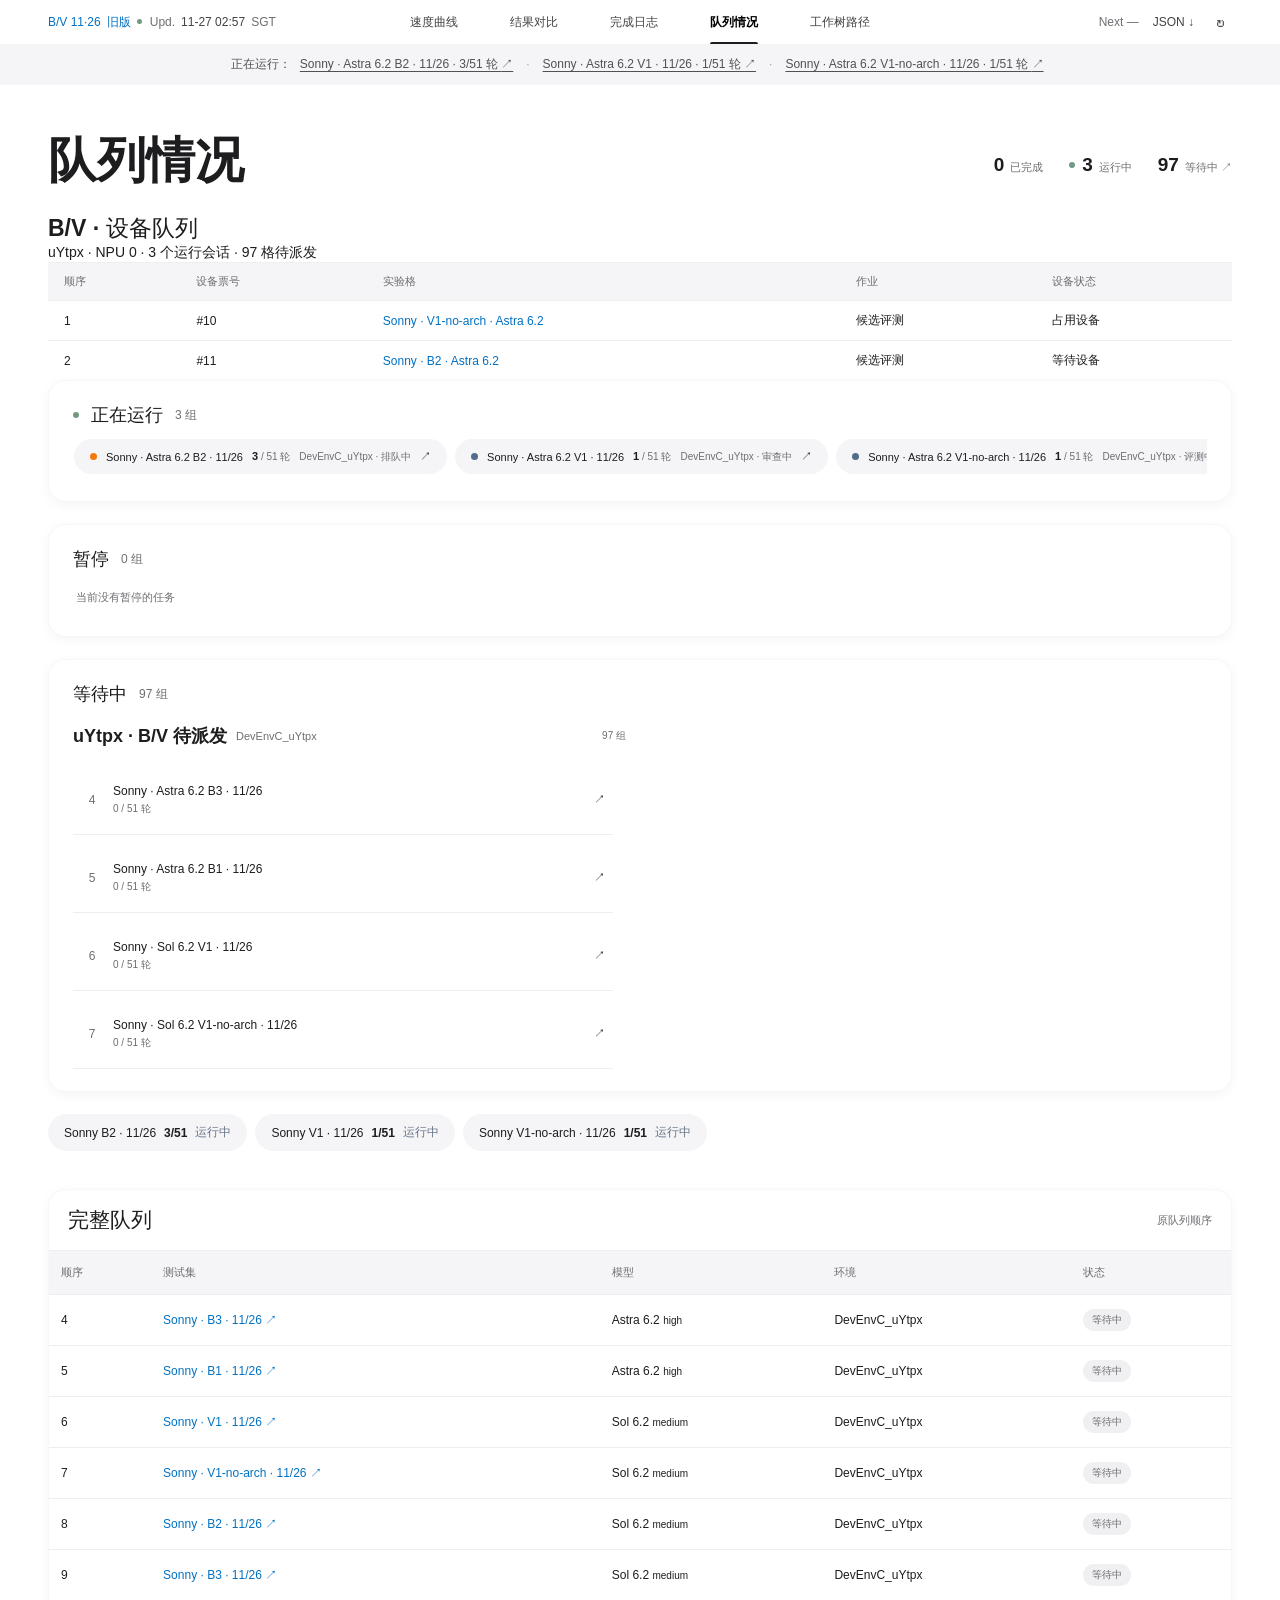
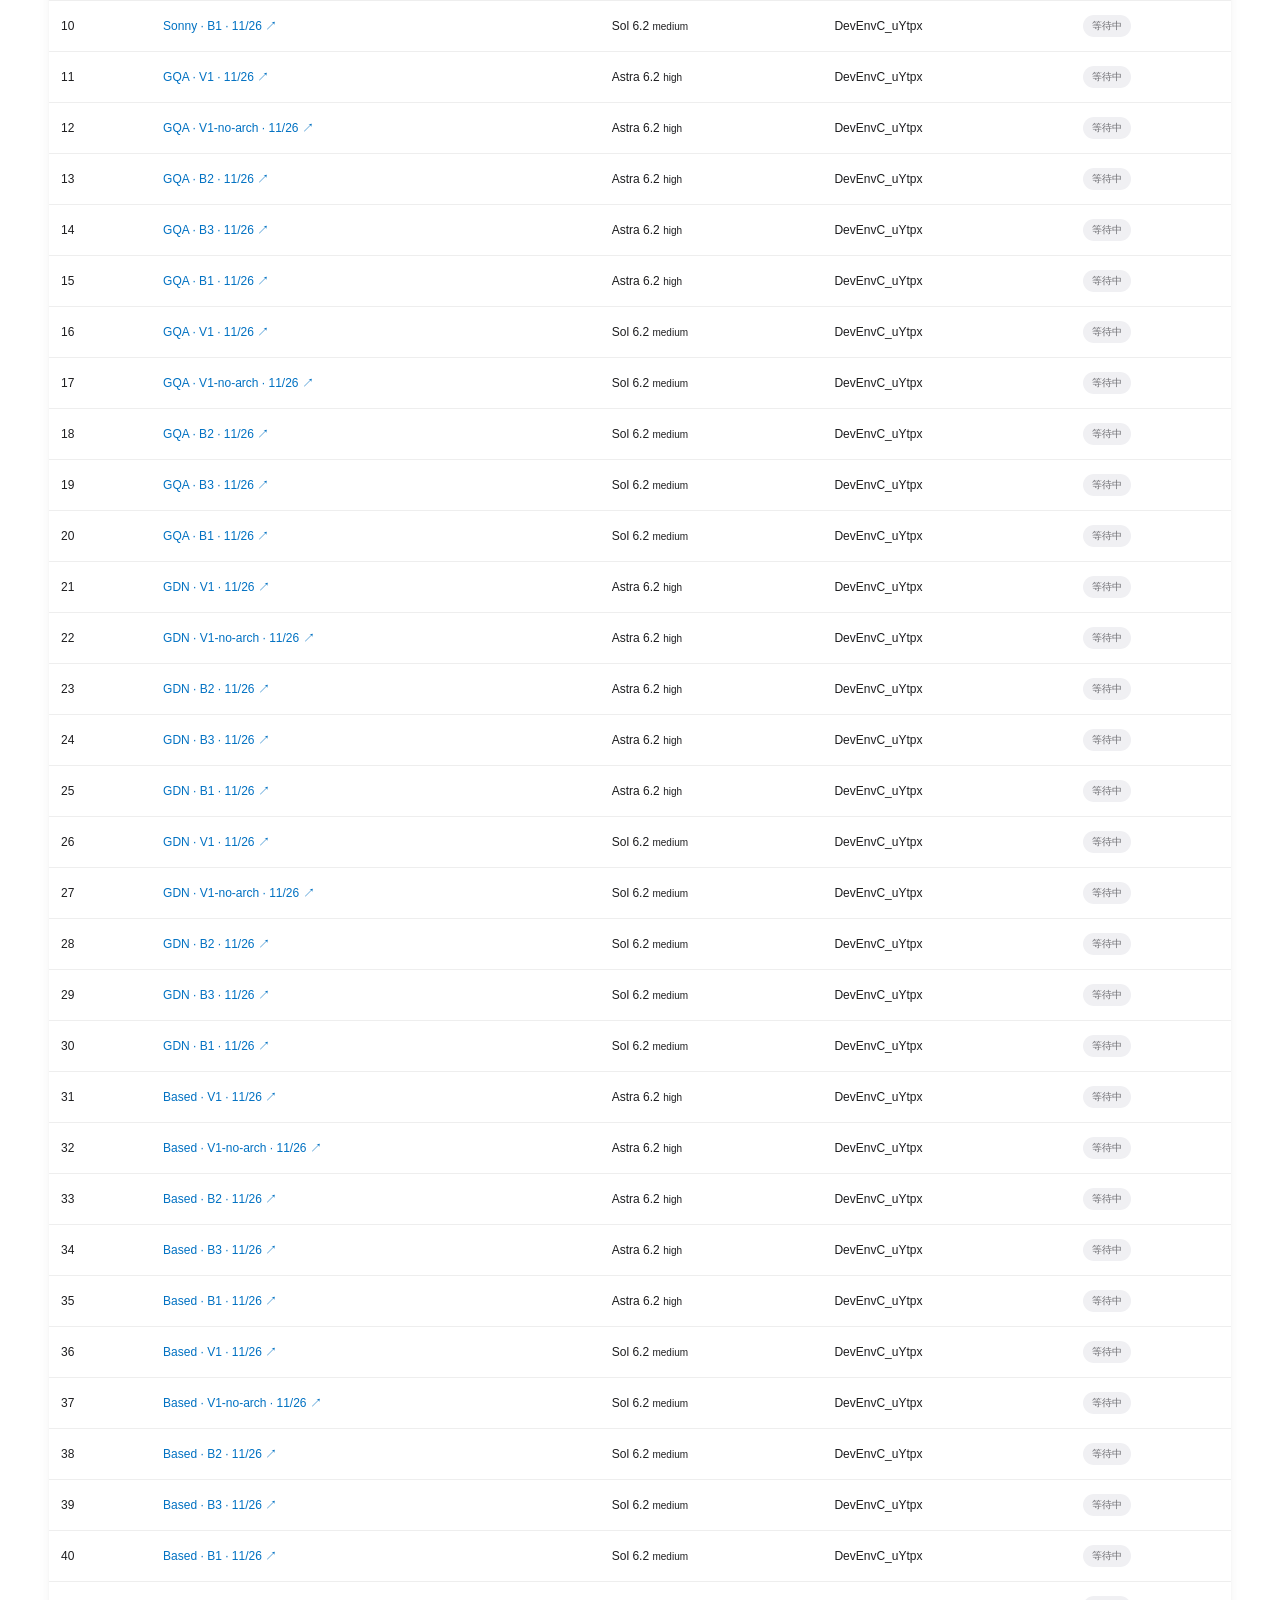
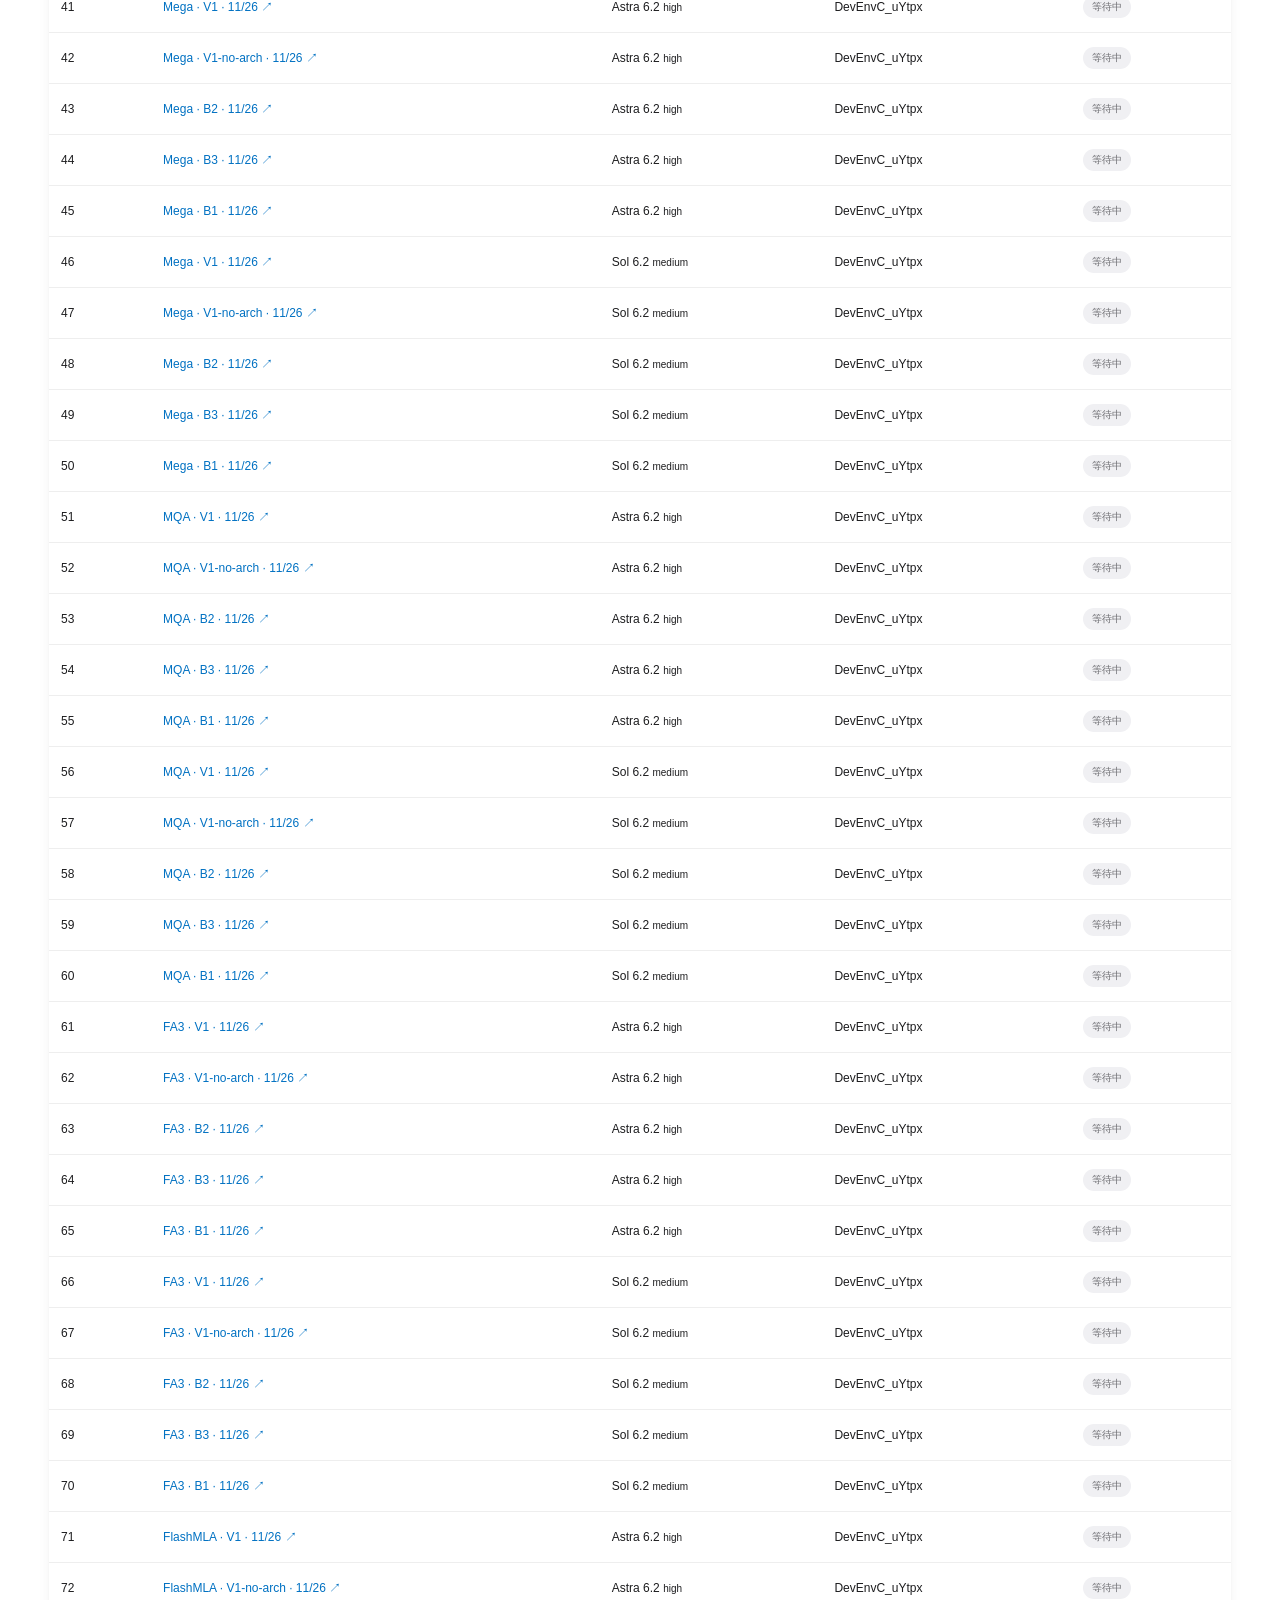
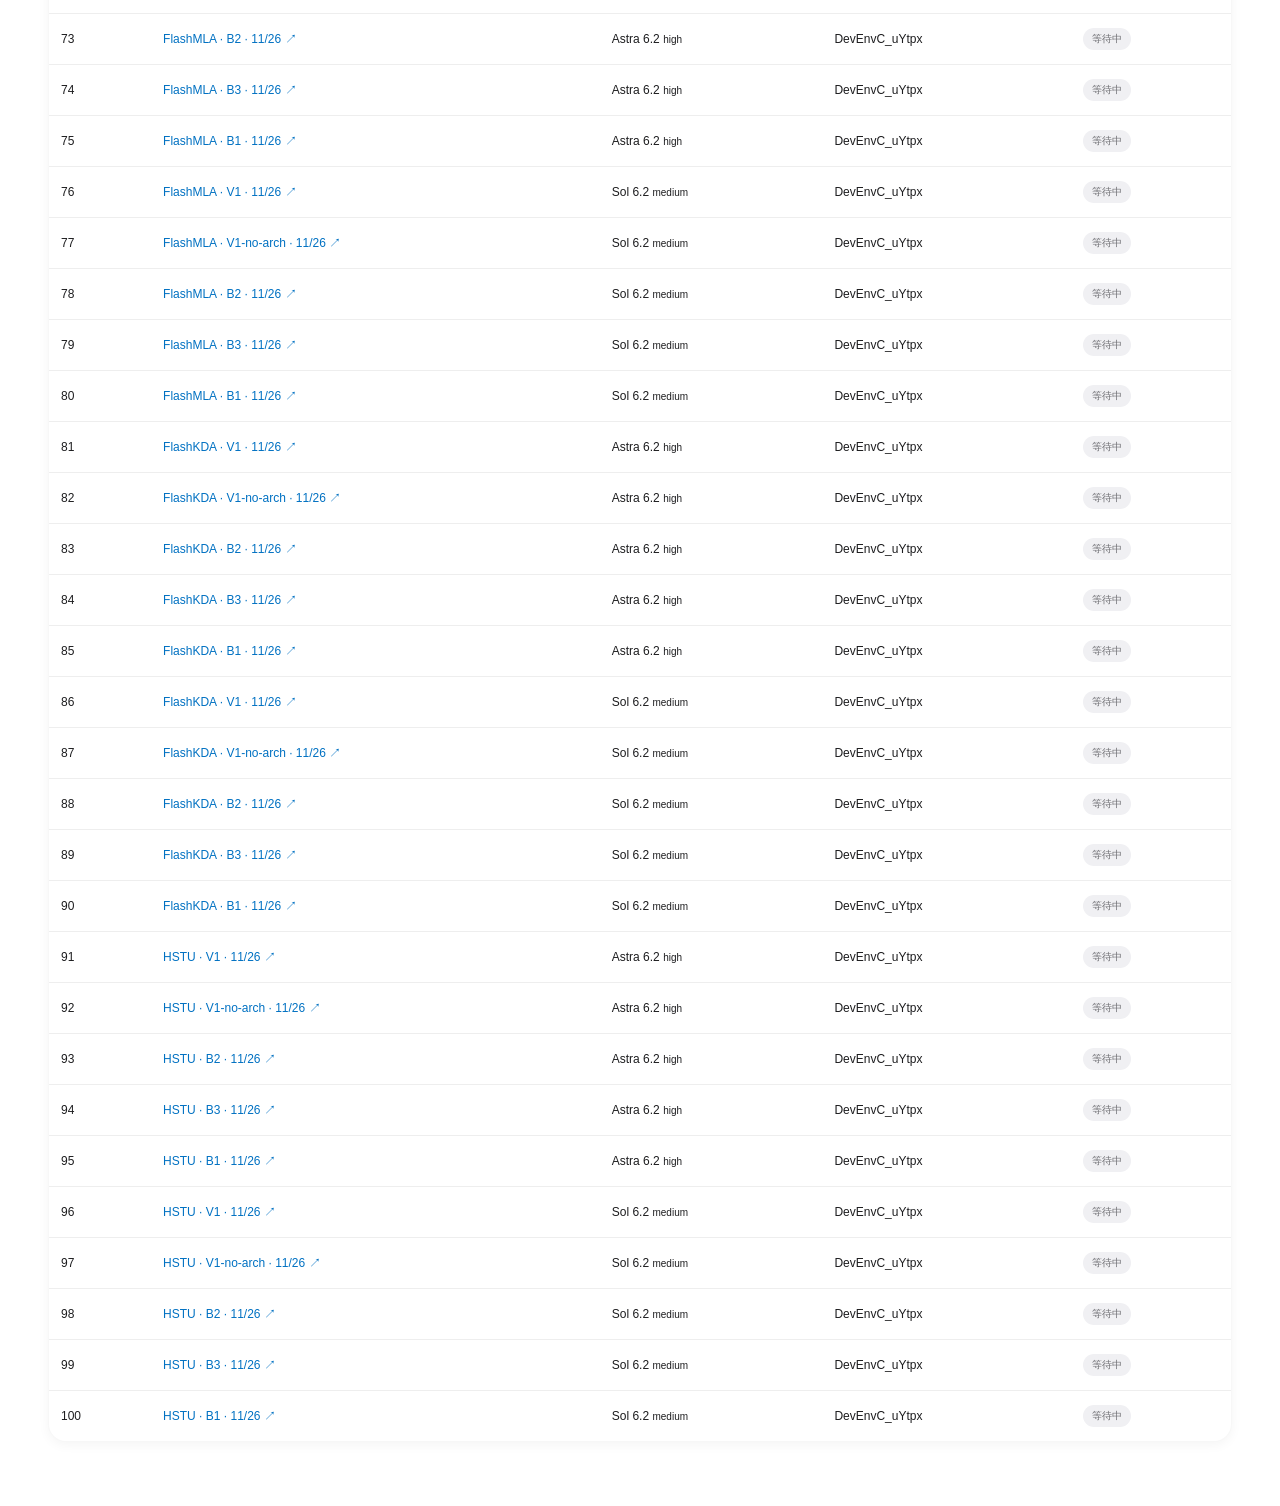
==== commit d64ea529: "Publish current experiment dashboard from Windows and Walsh" ====
--- a/beta/index.html
+++ b/beta/index.html
@@ -31,7 +31,7 @@
  <div class="beta-menu" id="beta-menu-logs" inert aria-hidden="true"><div class="beta-menu-inner">
   <div class="beta-menu-column beta-menu-primary"><span class="beta-menu-label">实验进程</span><button data-beta-log="all">全部记录</button><button data-beta-log="completed">独立完成</button><button data-beta-log="started">开始运行</button></div>
   <div class="beta-menu-column"><span class="beta-menu-label">其他事件</span><button data-beta-log="paused">暂停与原因</button><button data-beta-log="resumed">恢复运行</button></div>
-  <div class="beta-menu-column"><span class="beta-menu-label">快速查看</span><button data-beta-view="queue">查看当前队列</button><a href="../api/v1/kl.json" download>KL 完整记录 ↓</a><a href="../api/v1/index.json" download>B/V 完整记录 ↓</a></div>
+  <div class="beta-menu-column"><span class="beta-menu-label">快速查看</span><button data-beta-view="queue">查看当前队列</button><a href="../api/v1/kl.json" download>KL 完整记录 ↓</a><a href="../api/v1/bv-20261126.json" download>B/V 完整记录 ↓</a></div>
  </div></div>
  <div class="beta-menu" id="beta-menu-queue" inert aria-hidden="true"><div class="beta-menu-inner">
   <div class="beta-menu-column beta-menu-primary"><span class="beta-menu-label">执行与等待</span><button data-beta-queue="all">队列总览</button><div id="beta-queue-card-menu"></div></div>
@@ -124,4 +124,4 @@
   <details class="card cake-workspaces"><summary>实验工作区</summary><div id="cake-workspaces"></div></details>
  </div>
 </section>
-</main><dialog id="samples"><div class="dialog-head"><h3 id="sample-title">测量样本</h3><button id="close-samples" aria-label="关闭样本">关闭 ×</button></div><p id="sample-stats"></p><pre id="sample-values"></pre><button id="sample-csv">样本 CSV ↓</button></dialog><script src="../kl.js?v=current-layout-20261127" defer></script><script src="../app.js?v=current-layout-20261127" defer></script><script id="beta-navigation" type="application/json">{"schema_version": 1, "result_sections": [{"id": "bv", "label": "B/V", "status": "available"}, {"id": "aligned", "label": "V/Aligned KL", "status": "available"}, {"id": "kl", "label": "KL", "status": "available"}, {"id": "all", "label": "All", "status": "available"}, {"id": "all-with-b01", "label": "All（with B0/1）", "status": "available"}], "method_revisions": [{"method": "B0", "revision": "r1", "label": "B0-r1", "scope": "historical B records without explicit revision"}, {"method": "B1", "revision": "r1", "label": "B1-r1", "scope": "historical B records without explicit revision"}, {"method": "B2", "revision": "r1", "label": "B2-r1", "scope": "historical B records without explicit revision"}, {"method": "B3", "revision": "r1", "label": "B3-r1", "scope": "historical B records without explicit revision"}, {"method": "V0", "revision": "r2", "label": "V0-r2", "scope": "all existing V0 records"}, {"method": "V0", "revision": "r3", "label": "V0-r3", "scope": "bv-r2-v0-r3-20261108-001 only", "status": "available"}, {"method": "B0", "revision": "r2", "label": "B0-r2", "scope": "bv-r2-v0-r3-20261108-001 only", "status": "available"}, {"method": "B1", "revision": "r2", "label": "B1-r2", "scope": "bv-r2-v0-r3-20261108-001 only", "status": "available"}, {"method": "B2", "revision": "r2", "label": "B2-r2", "scope": "bv-r2-v0-r3-20261108-001 only", "status": "available"}, {"method": "B3", "revision": "r2", "label": "B3-r2", "scope": "bv-r2-v0-r3-20261108-001 only", "status": "available"}]}</script><script src="./beta.js?v=current-nav-20261127" defer></script></body></html>
+</main><dialog id="samples"><div class="dialog-head"><h3 id="sample-title">测量样本</h3><button id="close-samples" aria-label="关闭样本">关闭 ×</button></div><p id="sample-stats"></p><pre id="sample-values"></pre><button id="sample-csv">样本 CSV ↓</button></dialog><script src="../kl.js?v=current-layout-20261127" defer></script><script src="../app.js?v=current-layout-20261127" defer></script><script id="beta-navigation" type="application/json">{"schema_version": 1, "result_sections": [{"id": "bv", "label": "B/V", "status": "available"}, {"id": "aligned", "label": "V/Aligned KL", "status": "available"}, {"id": "kl", "label": "KL", "status": "available"}, {"id": "all", "label": "All", "status": "available"}, {"id": "all-with-b01", "label": "All（with B0/1）", "status": "available"}], "method_revisions": [{"method": "B0", "revision": "r1", "label": "B0-r1", "scope": "historical B records without explicit revision"}, {"method": "B1", "revision": "r1", "label": "B1-r1", "scope": "historical B records without explicit revision"}, {"method": "B2", "revision": "r1", "label": "B2-r1", "scope": "historical B records without explicit revision"}, {"method": "B3", "revision": "r1", "label": "B3-r1", "scope": "historical B records without explicit revision"}, {"method": "V0", "revision": "r2", "label": "V0-r2", "scope": "all existing V0 records"}, {"method": "V0", "revision": "r3", "label": "V0-r3", "scope": "bv-r2-v0-r3-20261108-001 only", "status": "available"}, {"method": "B0", "revision": "r2", "label": "B0-r2", "scope": "bv-r2-v0-r3-20261108-001 only", "status": "available"}, {"method": "B1", "revision": "r2", "label": "B1-r2", "scope": "bv-r2-v0-r3-20261108-001 only", "status": "available"}, {"method": "B2", "revision": "r2", "label": "B2-r2", "scope": "bv-r2-v0-r3-20261108-001 only", "status": "available"}, {"method": "B3", "revision": "r2", "label": "B3-r2", "scope": "bv-r2-v0-r3-20261108-001 only", "status": "available"}]}</script><script src="./beta.js?v=current-nav-20261127-bv26" defer></script><script defer src="../bv-20261126/home.js?v=2"></script></body></html>
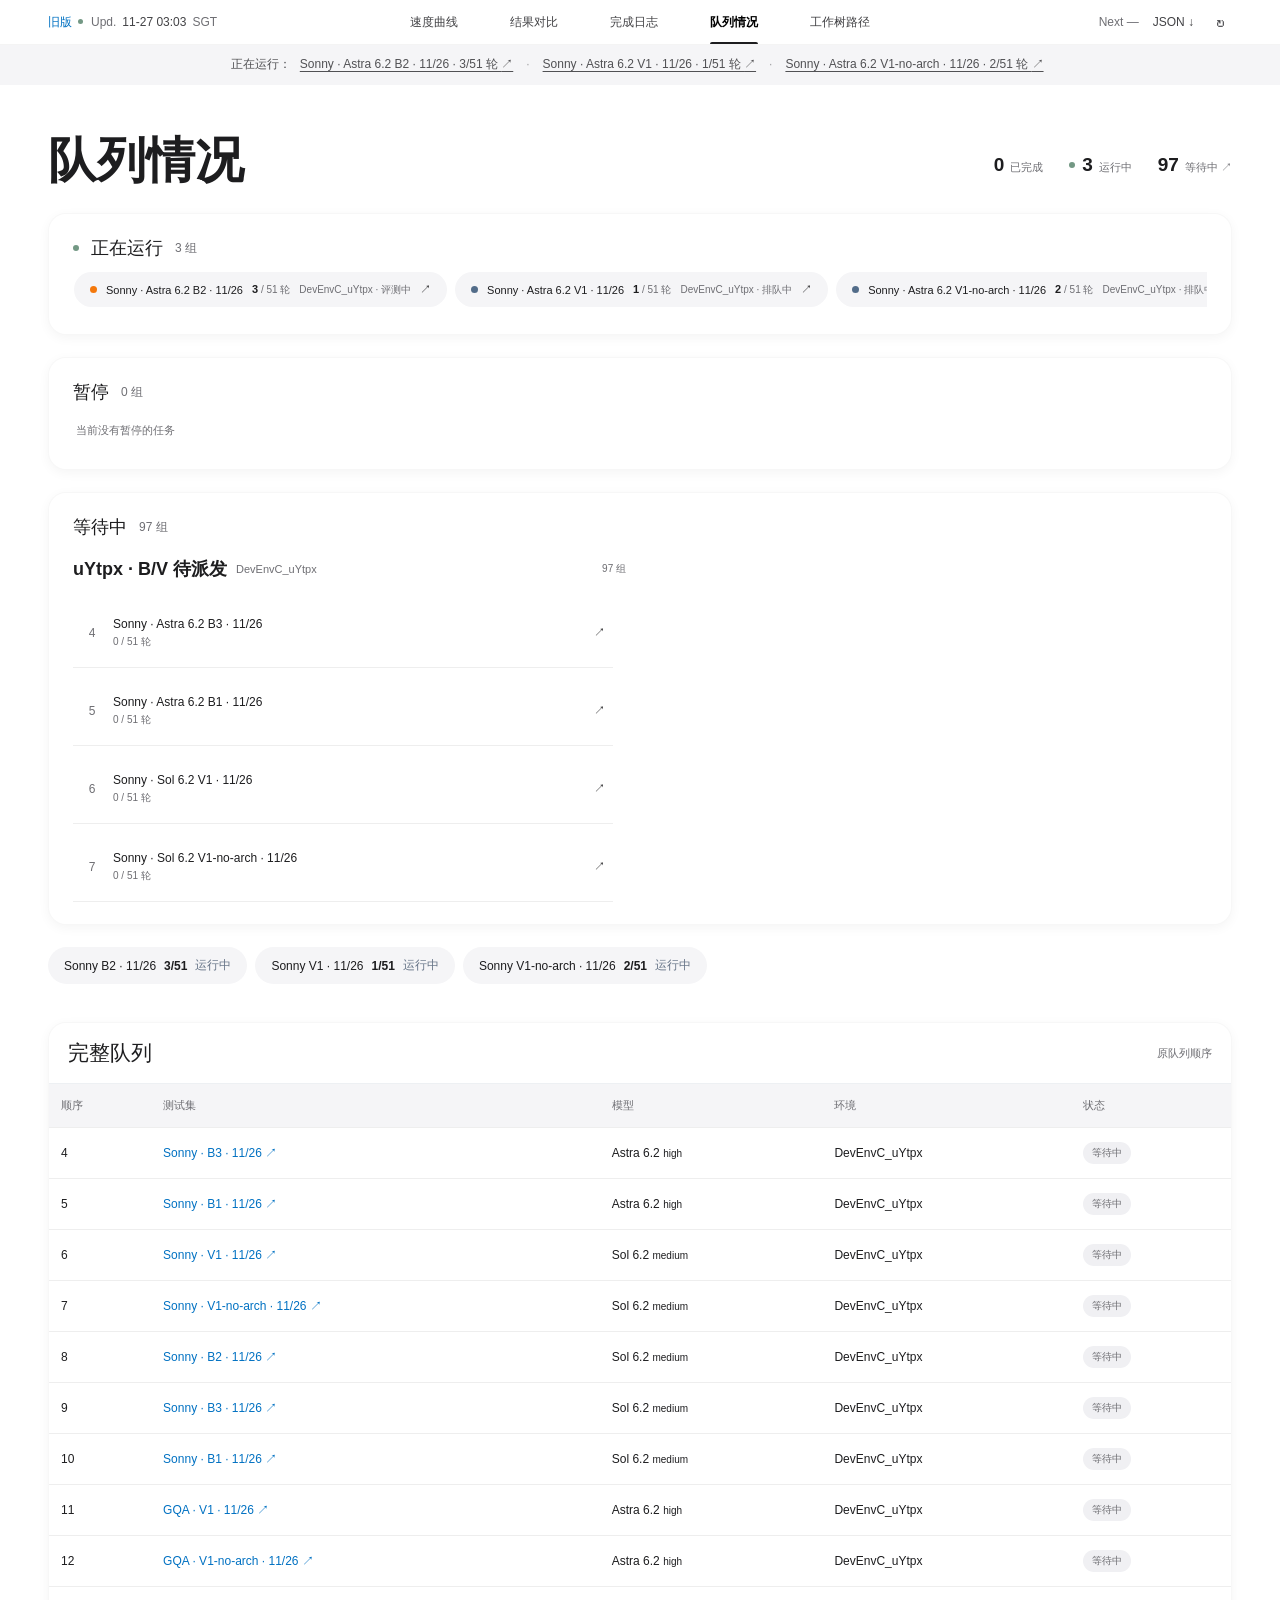
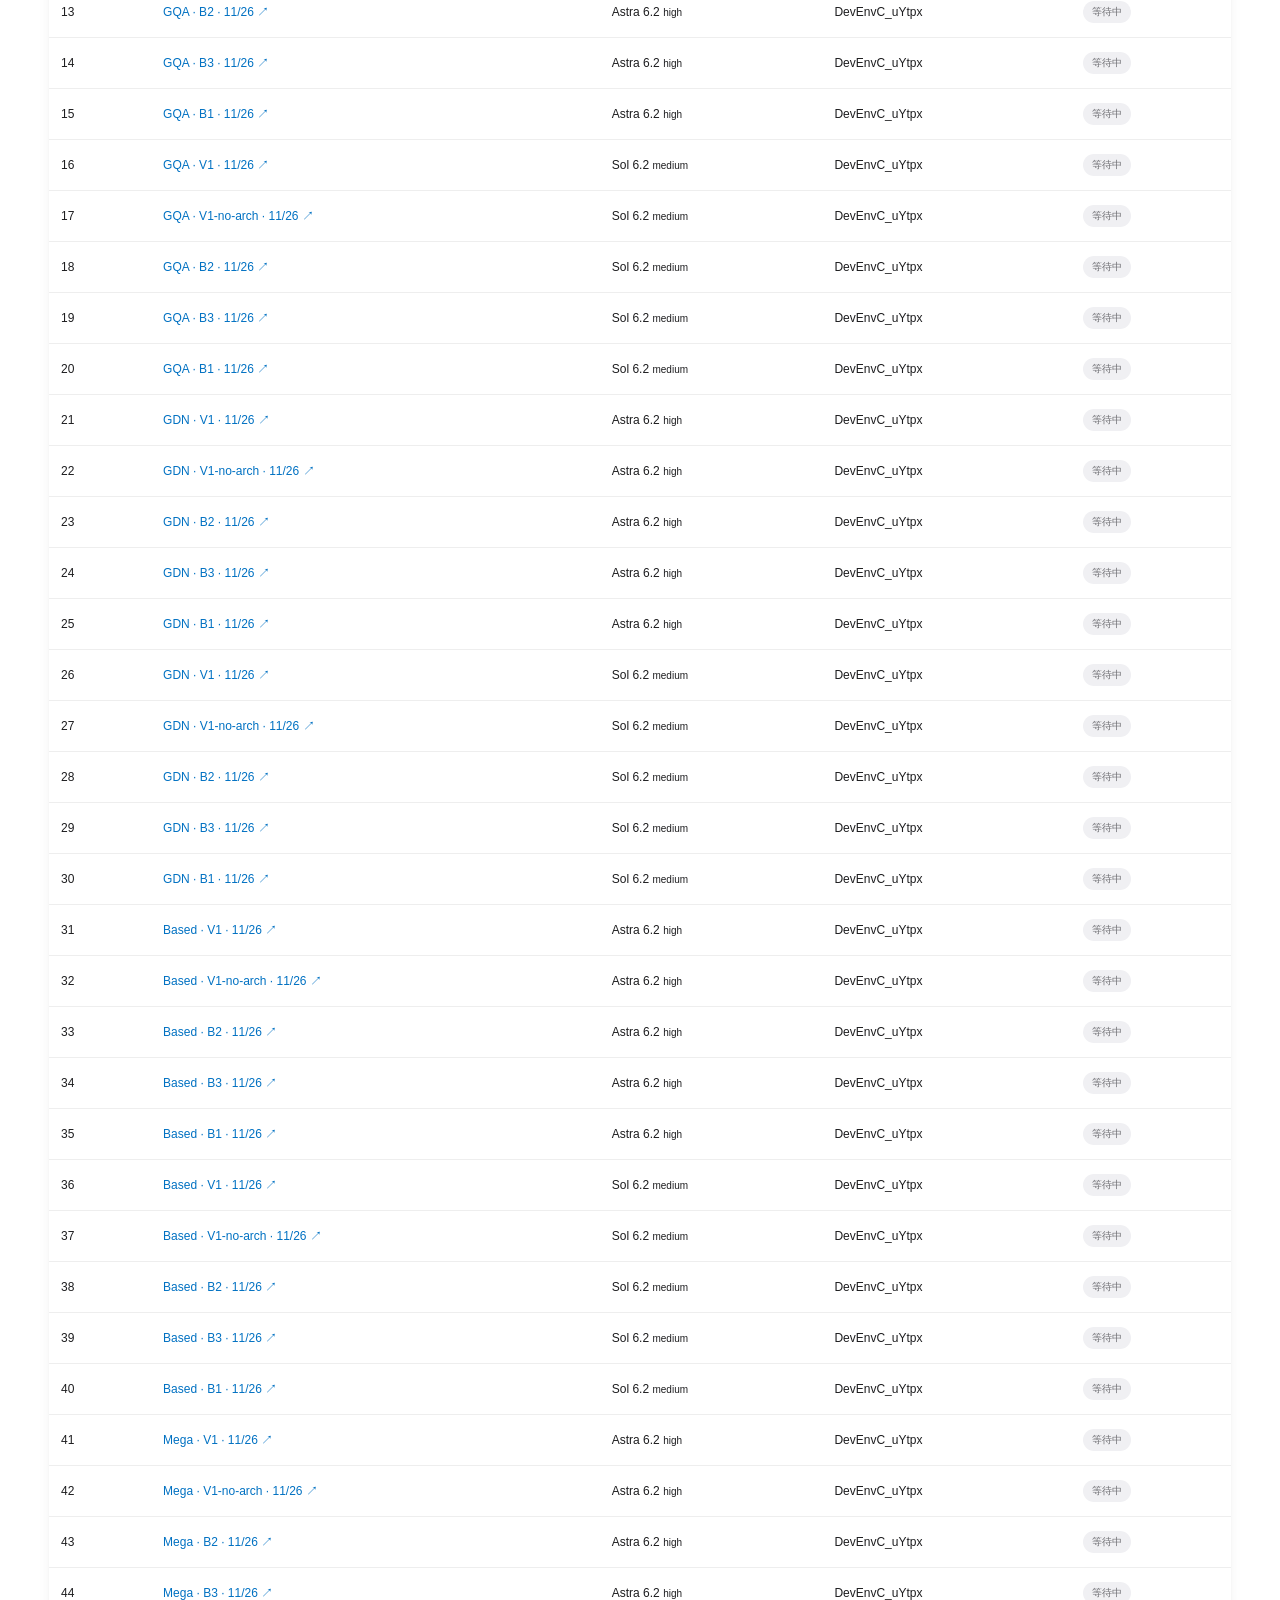
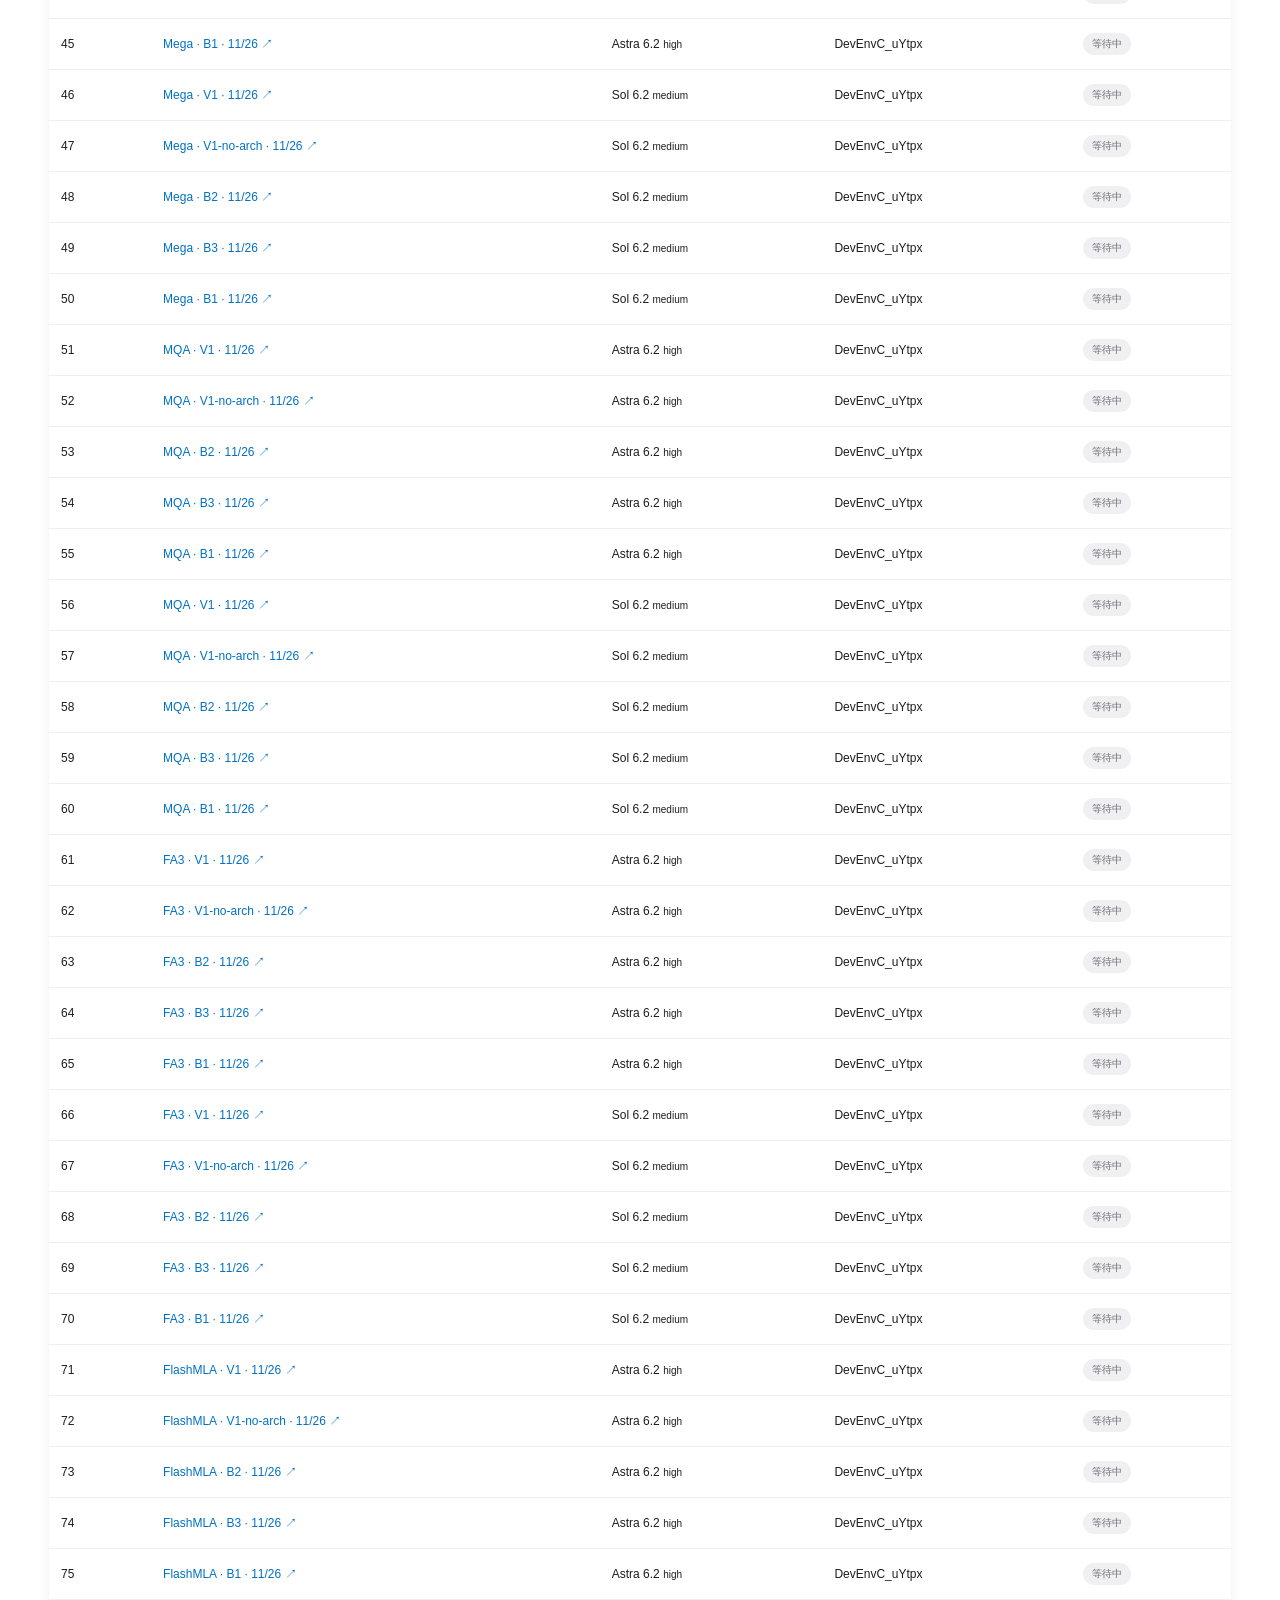
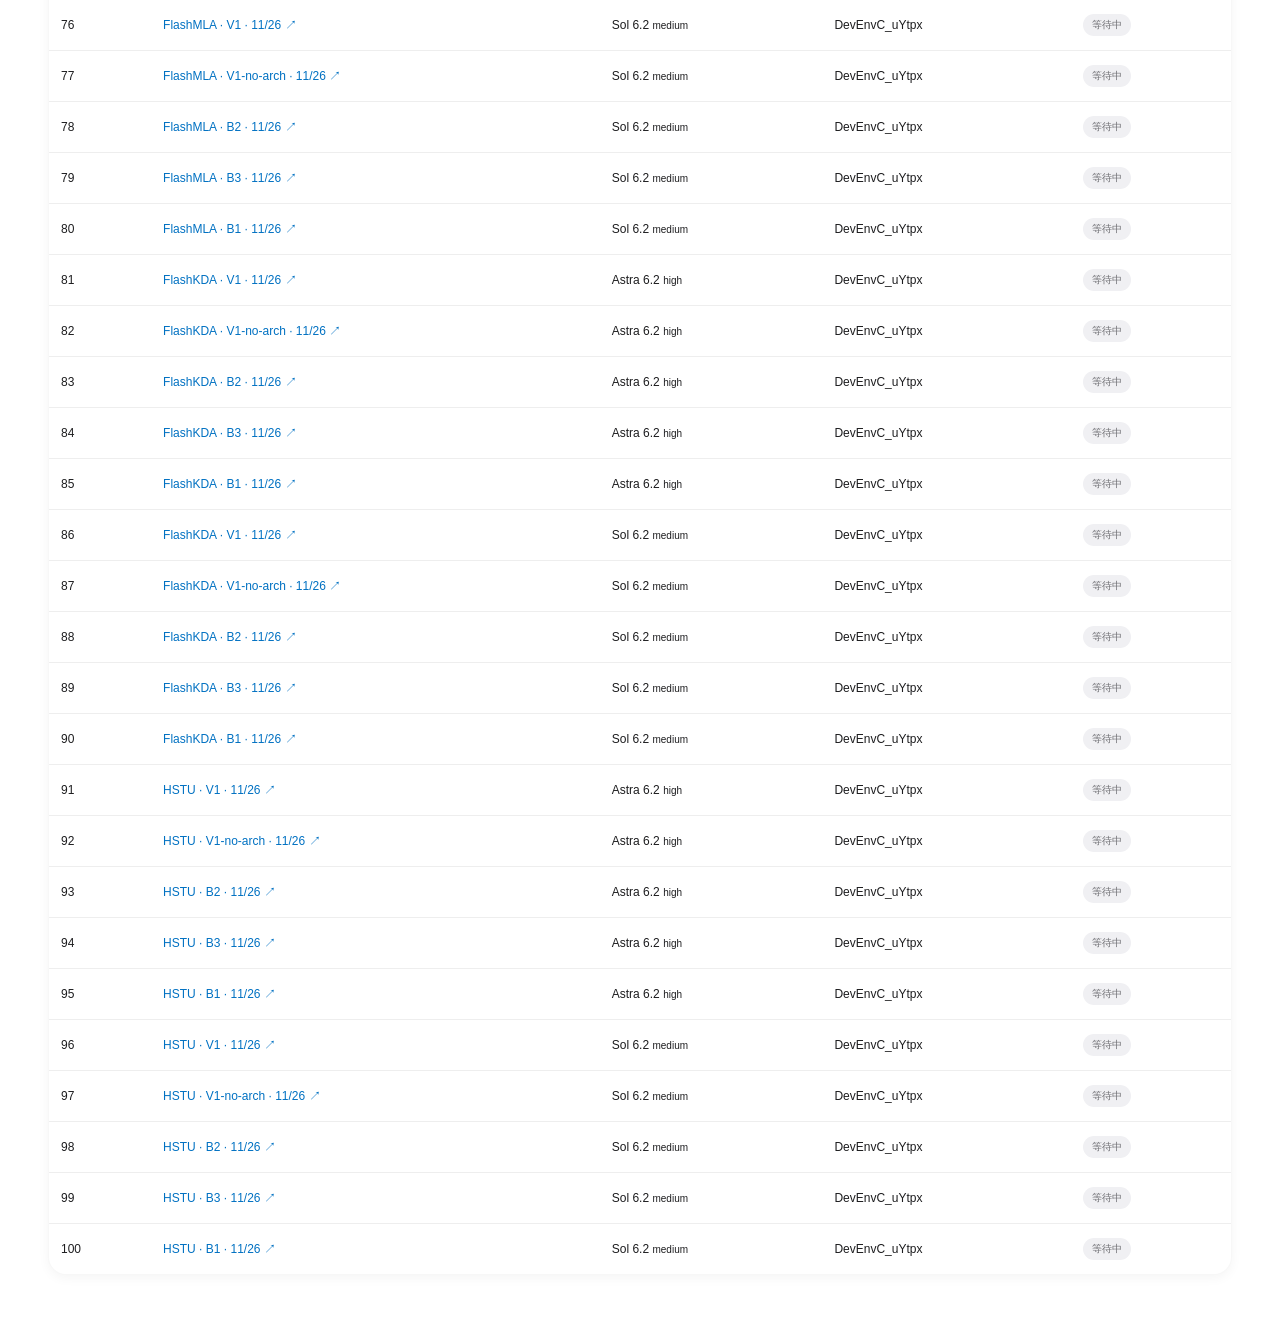
==== commit 3c75a0f1: "Restore the original dashboard frontend and retain experiment data" ====
--- a/beta/index.html
+++ b/beta/index.html
@@ -9,7 +9,7 @@
 </script><meta charset="utf-8"><meta name="viewport" content="width=device-width,initial-scale=1"><meta name="theme-color" content="#f6f7f9"><title>实验结果</title><link rel="stylesheet" href="../style.css?v=current-layout-20261127"><meta name="beta-version" content="current-nav-20261127"><link rel="stylesheet" href="./beta.css?v=current-nav-20261127"></head>
 <body class="beta" data-api-base="../"><header class="beta-header" id="beta-header">
  <div class="beta-nav-inner">
-  <div class="beta-home-status"><a href="../bv-20261126/">B/V 11·26</a><a href="../archive/" aria-label="旧版实验结果">旧版</a><a class="beta-brand beta-home-status" id="beta-home-status" href="./" aria-label="队列首页"><span class="beta-status-label">Upd.</span></a></div>
+  <div class="beta-home-status"><a href="../archive/" aria-label="旧版实验结果">旧版</a><a class="beta-brand beta-home-status" id="beta-home-status" href="./" aria-label="队列首页"><span class="beta-status-label">Upd.</span></a></div>
   <nav class="beta-main-nav" aria-label="主导航">
    <button data-beta-nav="results" aria-controls="beta-menu-results" aria-expanded="false">速度曲线</button>
    <button data-beta-nav="comparison" aria-controls="beta-menu-comparison" aria-expanded="false">结果对比</button>
@@ -31,7 +31,7 @@
  <div class="beta-menu" id="beta-menu-logs" inert aria-hidden="true"><div class="beta-menu-inner">
   <div class="beta-menu-column beta-menu-primary"><span class="beta-menu-label">实验进程</span><button data-beta-log="all">全部记录</button><button data-beta-log="completed">独立完成</button><button data-beta-log="started">开始运行</button></div>
   <div class="beta-menu-column"><span class="beta-menu-label">其他事件</span><button data-beta-log="paused">暂停与原因</button><button data-beta-log="resumed">恢复运行</button></div>
-  <div class="beta-menu-column"><span class="beta-menu-label">快速查看</span><button data-beta-view="queue">查看当前队列</button><a href="../api/v1/kl.json" download>KL 完整记录 ↓</a><a href="../api/v1/bv-20261126.json" download>B/V 完整记录 ↓</a></div>
+  <div class="beta-menu-column"><span class="beta-menu-label">快速查看</span><button data-beta-view="queue">查看当前队列</button><a href="../api/v1/kl.json" download>KL 完整记录 ↓</a><a href="../api/v1/index.json" download>B/V 完整记录 ↓</a></div>
  </div></div>
  <div class="beta-menu" id="beta-menu-queue" inert aria-hidden="true"><div class="beta-menu-inner">
   <div class="beta-menu-column beta-menu-primary"><span class="beta-menu-label">执行与等待</span><button data-beta-queue="all">队列总览</button><div id="beta-queue-card-menu"></div></div>
@@ -124,4 +124,4 @@
   <details class="card cake-workspaces"><summary>实验工作区</summary><div id="cake-workspaces"></div></details>
  </div>
 </section>
-</main><dialog id="samples"><div class="dialog-head"><h3 id="sample-title">测量样本</h3><button id="close-samples" aria-label="关闭样本">关闭 ×</button></div><p id="sample-stats"></p><pre id="sample-values"></pre><button id="sample-csv">样本 CSV ↓</button></dialog><script src="../kl.js?v=current-layout-20261127" defer></script><script src="../app.js?v=current-layout-20261127" defer></script><script id="beta-navigation" type="application/json">{"schema_version": 1, "result_sections": [{"id": "bv", "label": "B/V", "status": "available"}, {"id": "aligned", "label": "V/Aligned KL", "status": "available"}, {"id": "kl", "label": "KL", "status": "available"}, {"id": "all", "label": "All", "status": "available"}, {"id": "all-with-b01", "label": "All（with B0/1）", "status": "available"}], "method_revisions": [{"method": "B0", "revision": "r1", "label": "B0-r1", "scope": "historical B records without explicit revision"}, {"method": "B1", "revision": "r1", "label": "B1-r1", "scope": "historical B records without explicit revision"}, {"method": "B2", "revision": "r1", "label": "B2-r1", "scope": "historical B records without explicit revision"}, {"method": "B3", "revision": "r1", "label": "B3-r1", "scope": "historical B records without explicit revision"}, {"method": "V0", "revision": "r2", "label": "V0-r2", "scope": "all existing V0 records"}, {"method": "V0", "revision": "r3", "label": "V0-r3", "scope": "bv-r2-v0-r3-20261108-001 only", "status": "available"}, {"method": "B0", "revision": "r2", "label": "B0-r2", "scope": "bv-r2-v0-r3-20261108-001 only", "status": "available"}, {"method": "B1", "revision": "r2", "label": "B1-r2", "scope": "bv-r2-v0-r3-20261108-001 only", "status": "available"}, {"method": "B2", "revision": "r2", "label": "B2-r2", "scope": "bv-r2-v0-r3-20261108-001 only", "status": "available"}, {"method": "B3", "revision": "r2", "label": "B3-r2", "scope": "bv-r2-v0-r3-20261108-001 only", "status": "available"}]}</script><script src="./beta.js?v=current-nav-20261127-bv26" defer></script><script defer src="../bv-20261126/home.js?v=2"></script></body></html>
+</main><dialog id="samples"><div class="dialog-head"><h3 id="sample-title">测量样本</h3><button id="close-samples" aria-label="关闭样本">关闭 ×</button></div><p id="sample-stats"></p><pre id="sample-values"></pre><button id="sample-csv">样本 CSV ↓</button></dialog><script src="../kl.js?v=current-layout-20261127" defer></script><script src="../app.js?v=current-layout-20261127" defer></script><script id="beta-navigation" type="application/json">{"schema_version": 1, "result_sections": [{"id": "bv", "label": "B/V", "status": "available"}, {"id": "aligned", "label": "V/Aligned KL", "status": "available"}, {"id": "kl", "label": "KL", "status": "available"}, {"id": "all", "label": "All", "status": "available"}, {"id": "all-with-b01", "label": "All（with B0/1）", "status": "available"}], "method_revisions": [{"method": "B0", "revision": "r1", "label": "B0-r1", "scope": "historical B records without explicit revision"}, {"method": "B1", "revision": "r1", "label": "B1-r1", "scope": "historical B records without explicit revision"}, {"method": "B2", "revision": "r1", "label": "B2-r1", "scope": "historical B records without explicit revision"}, {"method": "B3", "revision": "r1", "label": "B3-r1", "scope": "historical B records without explicit revision"}, {"method": "V0", "revision": "r2", "label": "V0-r2", "scope": "all existing V0 records"}, {"method": "V0", "revision": "r3", "label": "V0-r3", "scope": "bv-r2-v0-r3-20261108-001 only", "status": "available"}, {"method": "B0", "revision": "r2", "label": "B0-r2", "scope": "bv-r2-v0-r3-20261108-001 only", "status": "available"}, {"method": "B1", "revision": "r2", "label": "B1-r2", "scope": "bv-r2-v0-r3-20261108-001 only", "status": "available"}, {"method": "B2", "revision": "r2", "label": "B2-r2", "scope": "bv-r2-v0-r3-20261108-001 only", "status": "available"}, {"method": "B3", "revision": "r2", "label": "B3-r2", "scope": "bv-r2-v0-r3-20261108-001 only", "status": "available"}]}</script><script src="./beta.js?v=current-nav-20261127" defer></script></body></html>
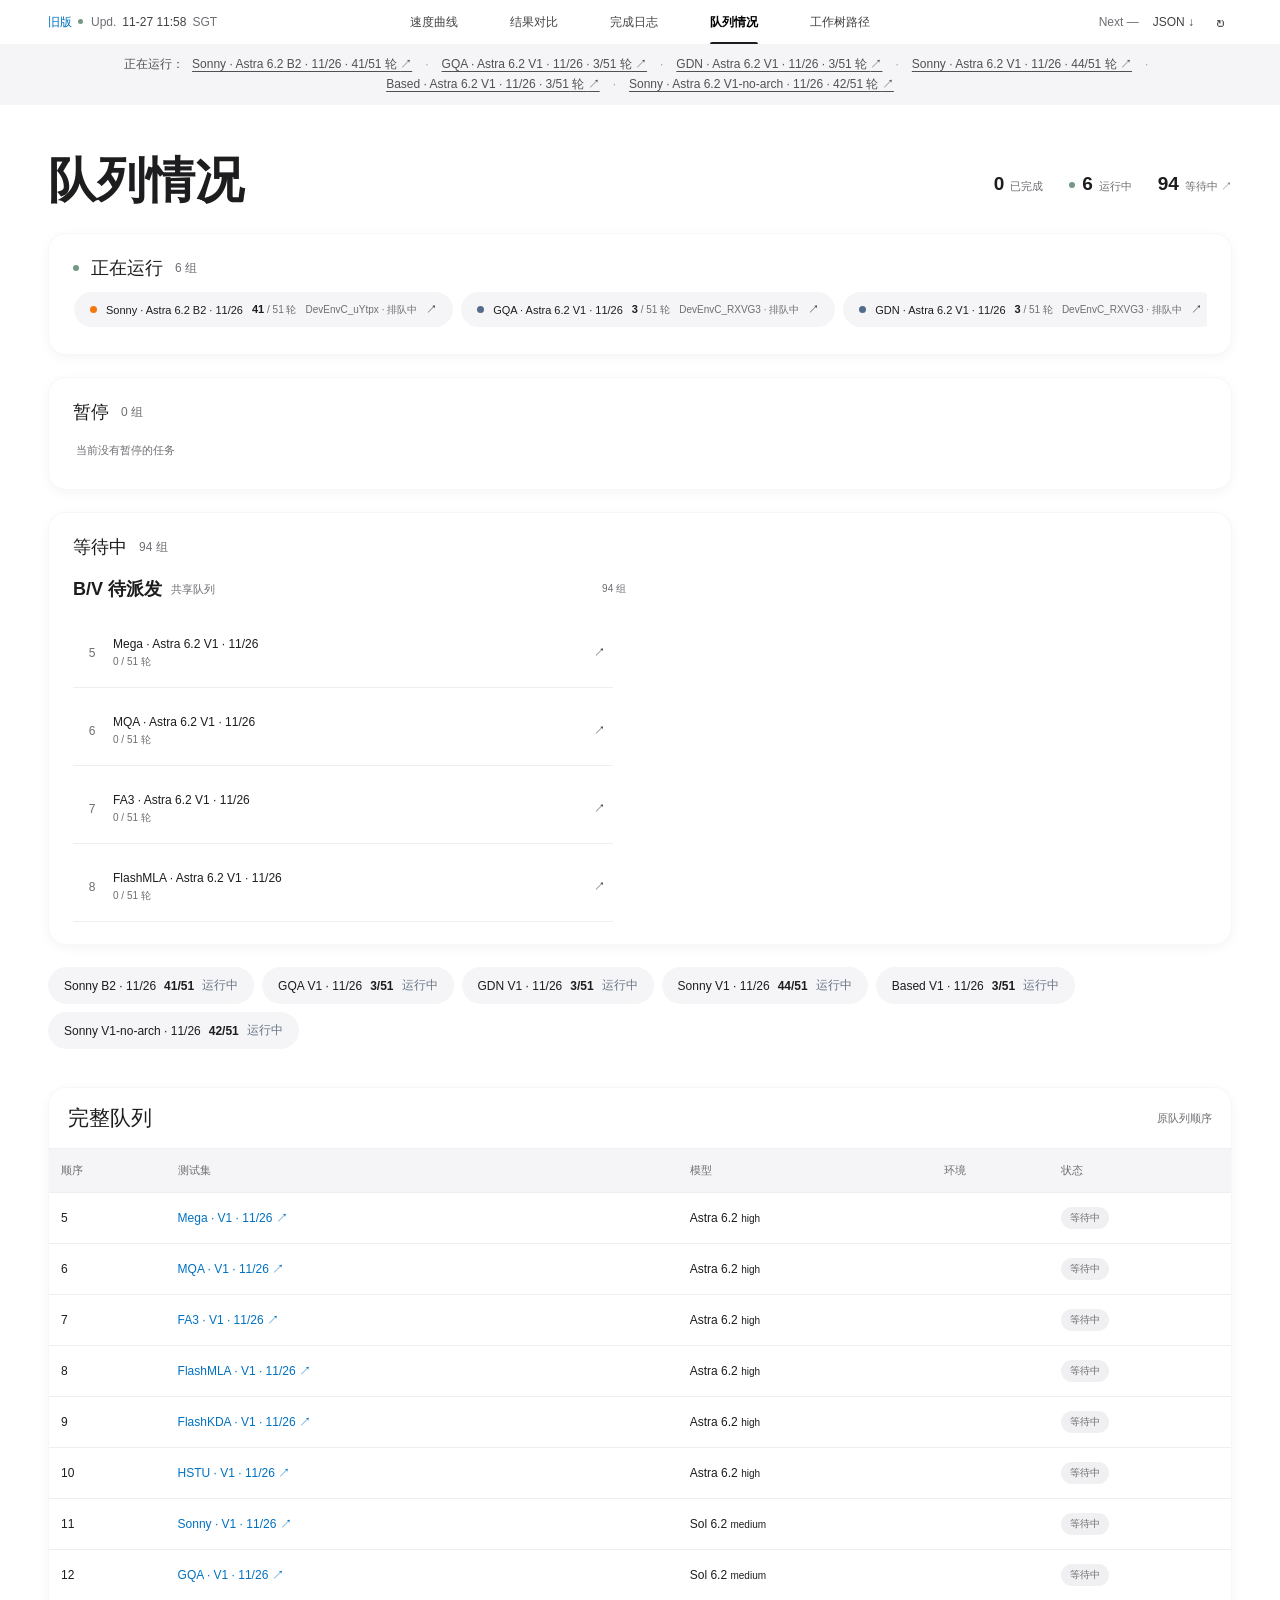
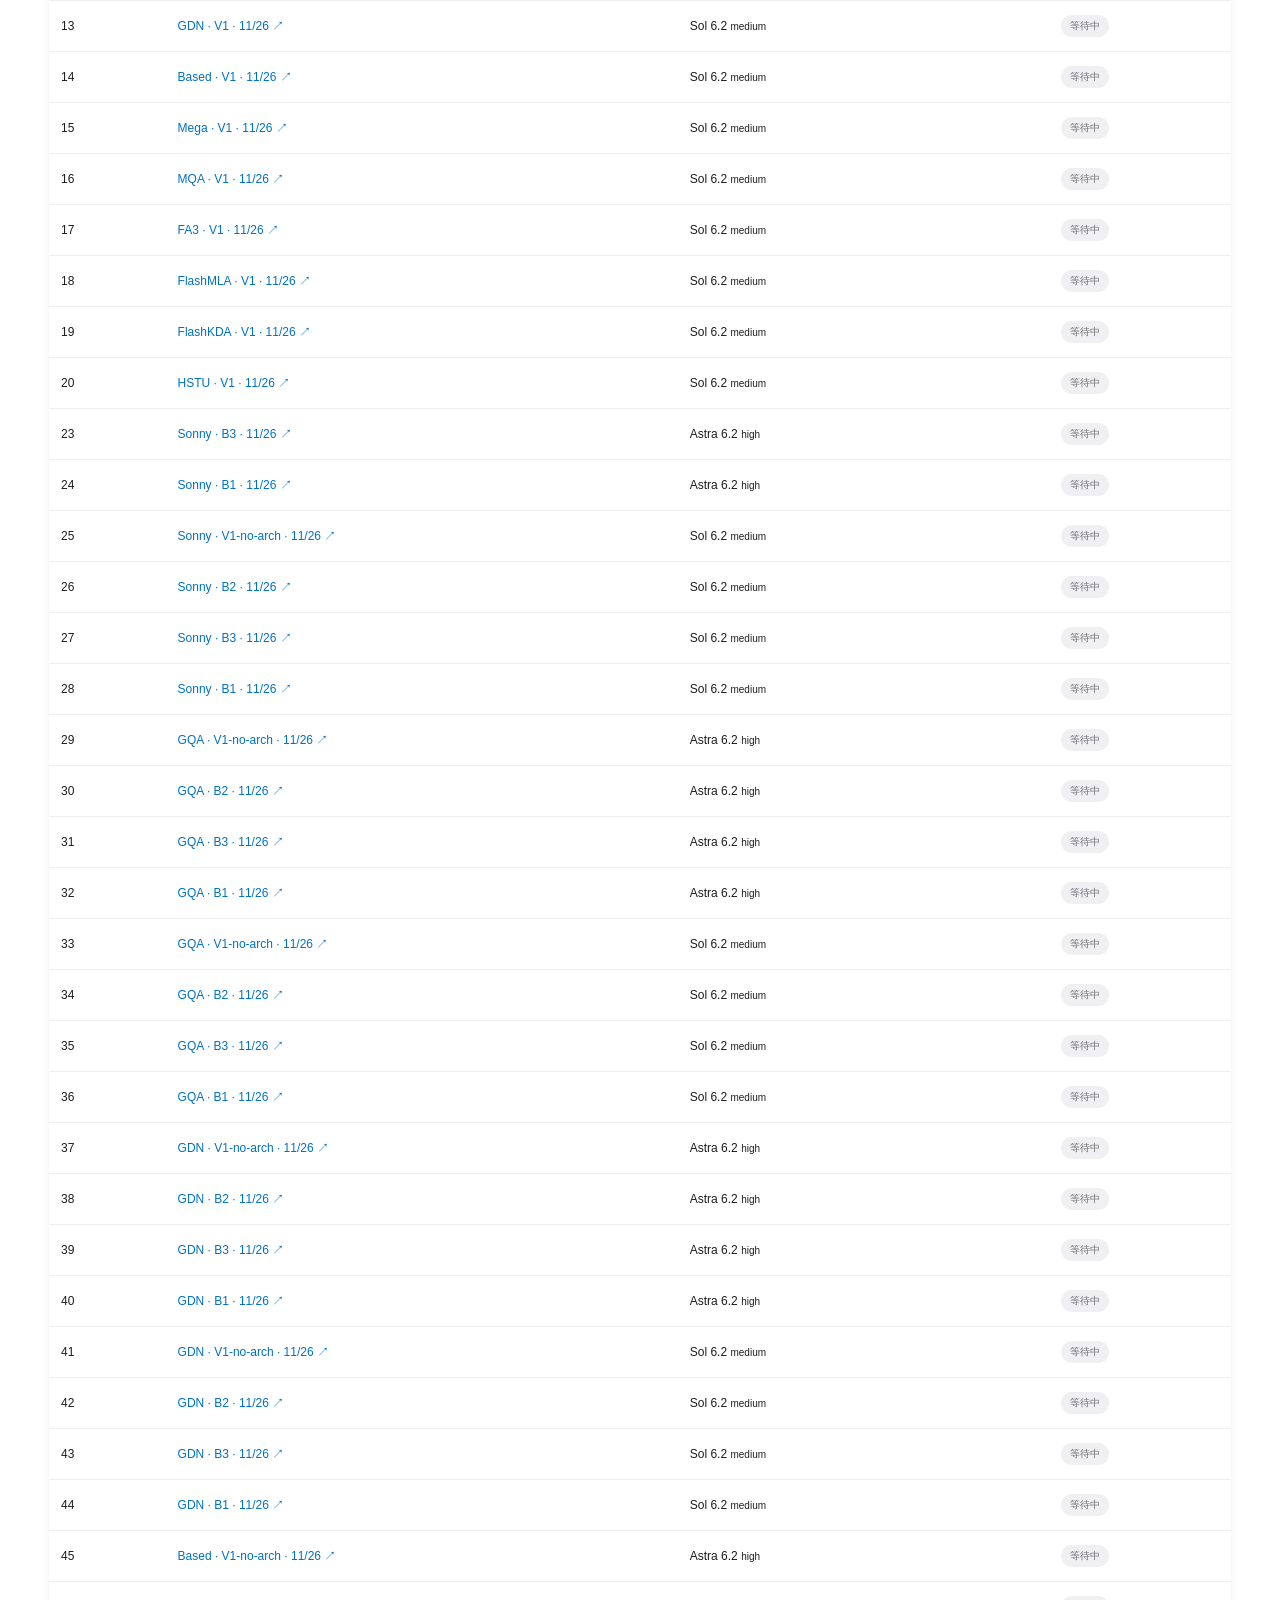
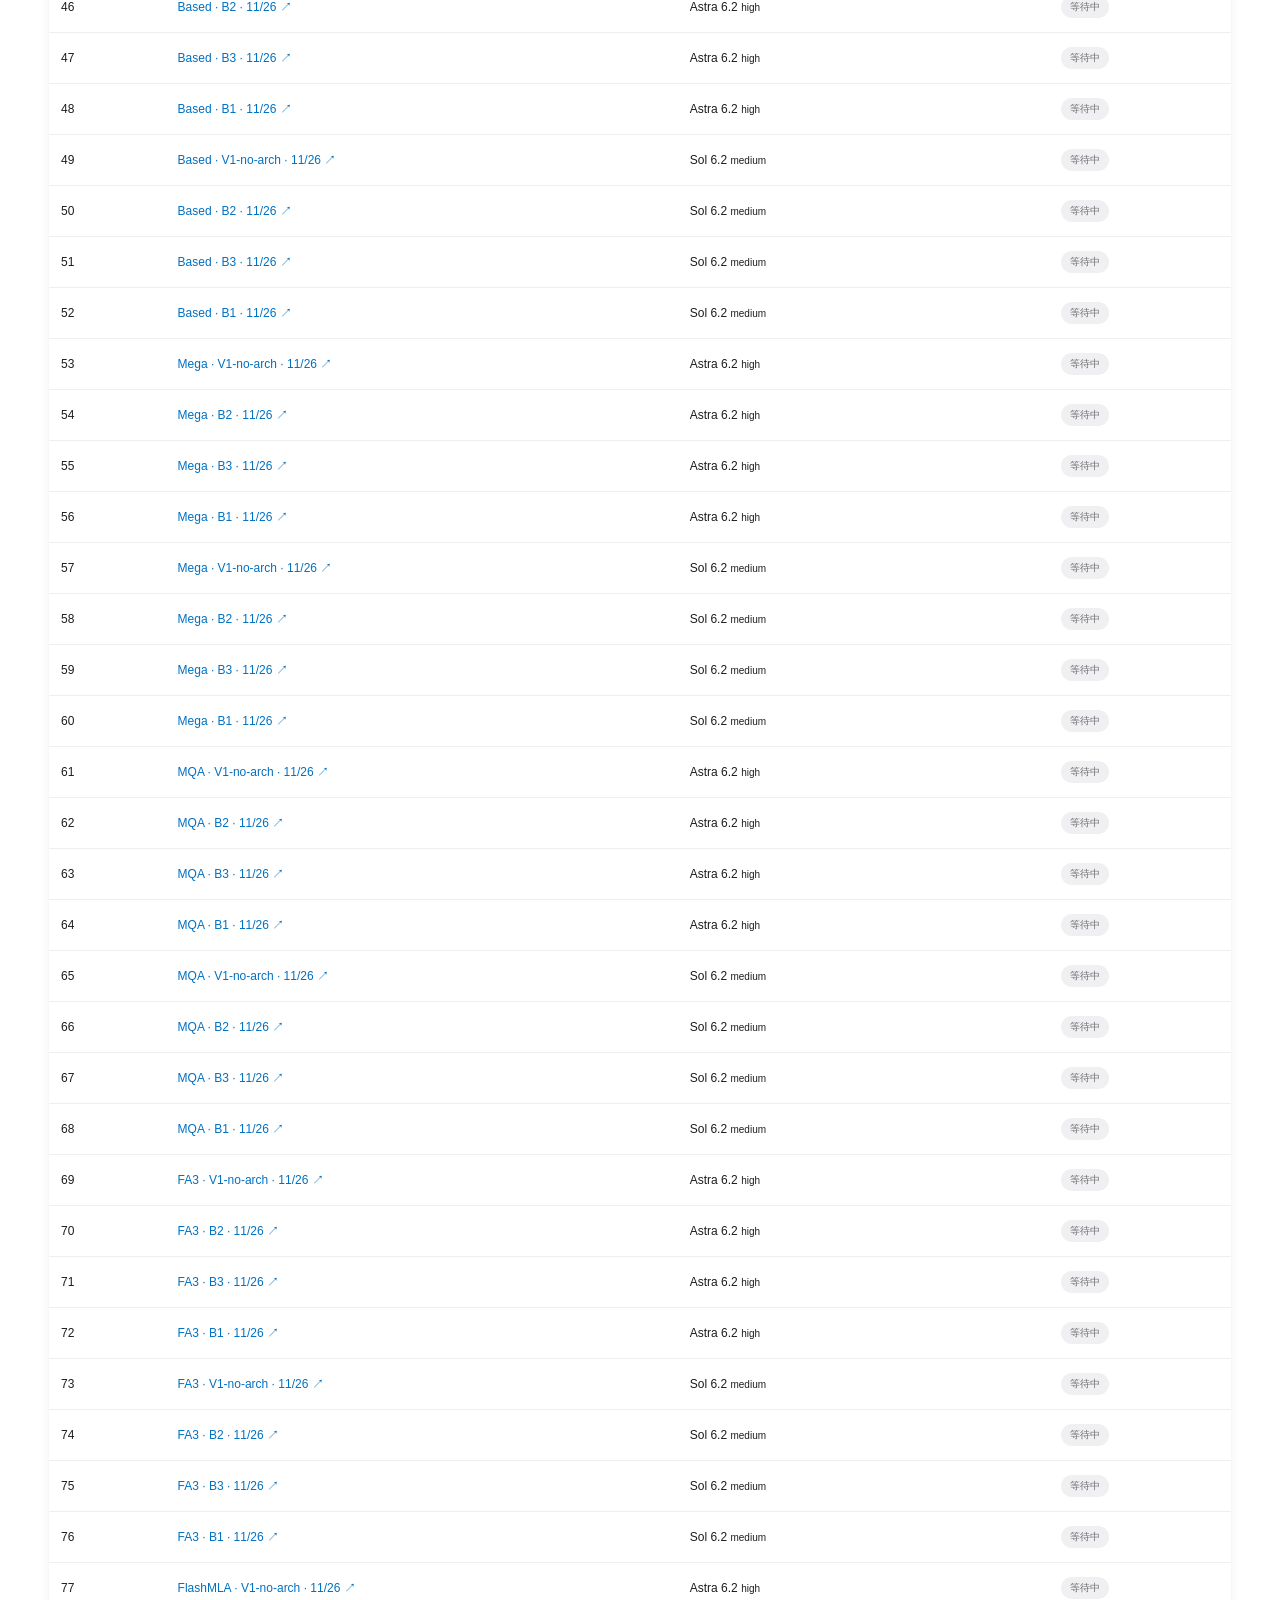
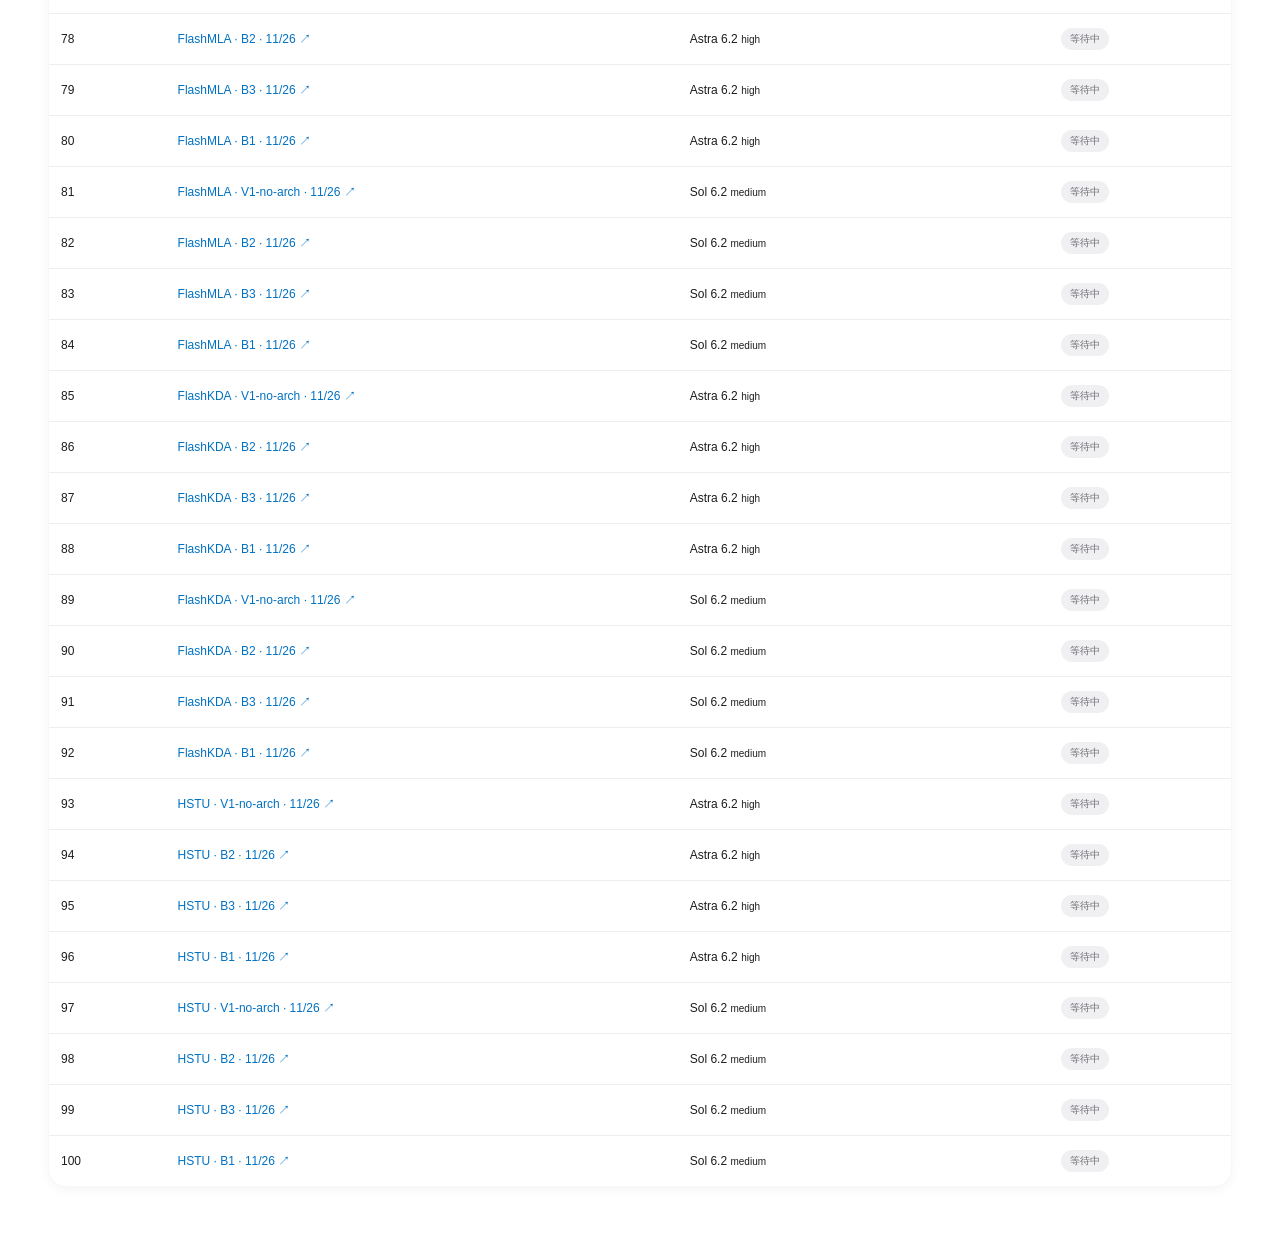
==== commit ad195054: "Remove the Windows batch panel from CannBot" ====
--- a/beta/index.html
+++ b/beta/index.html
@@ -89,23 +89,6 @@
  </section>
 </section>
 <section id="beta-cannbot-view" hidden aria-label="CannBot dashboard">
-<!-- Windows CannBot batch -->
-<section class="card cake-panel" id="windows-cannbot">
-<div class="cake-panel-head"><h2>当前 Windows 批次</h2>
-<a href="../api/v1/cannbot-windows.json">JSON ↓</a></div>
-<p>待运行 · Astra 6.2 / high</p>
-<div class="cake-table-scroll"><table><thead><tr><th>数据集</th><th>任务状态</th><th>有效轮 / 预算</th><th>已完成尝试</th></tr></thead><tbody>
-<tr><td>FA3</td><td>待运行</td><td>0 / 20</td><td>0</td></tr>
-<tr><td>GDN</td><td>待运行</td><td>0 / 20</td><td>0</td></tr>
-<tr><td>Based</td><td>待运行</td><td>0 / 20</td><td>0</td></tr>
-<tr><td>Sonny</td><td>待运行</td><td>0 / 20</td><td>0</td></tr>
-<tr><td>GQA</td><td>待运行</td><td>0 / 20</td><td>0</td></tr>
-<tr><td>MQA</td><td>待运行</td><td>0 / 20</td><td>0</td></tr>
-<tr><td>Mega</td><td>待运行</td><td>0 / 20</td><td>0</td></tr>
-<tr><td>FlashMLA</td><td>待运行</td><td>0 / 20</td><td>0</td></tr>
-<tr><td>HSTU</td><td>待运行</td><td>0 / 20</td><td>0</td></tr>
-<tr><td>FlashKDA</td><td>待运行</td><td>0 / 20</td><td>0</td></tr>
-</tbody></table></div></section>
 <h2>CannBot · CAKE</h2>
 <!-- End Windows CannBot batch -->
  <div id="cannbot-loading" class="cake-notice" role="status">正在读取…</div>
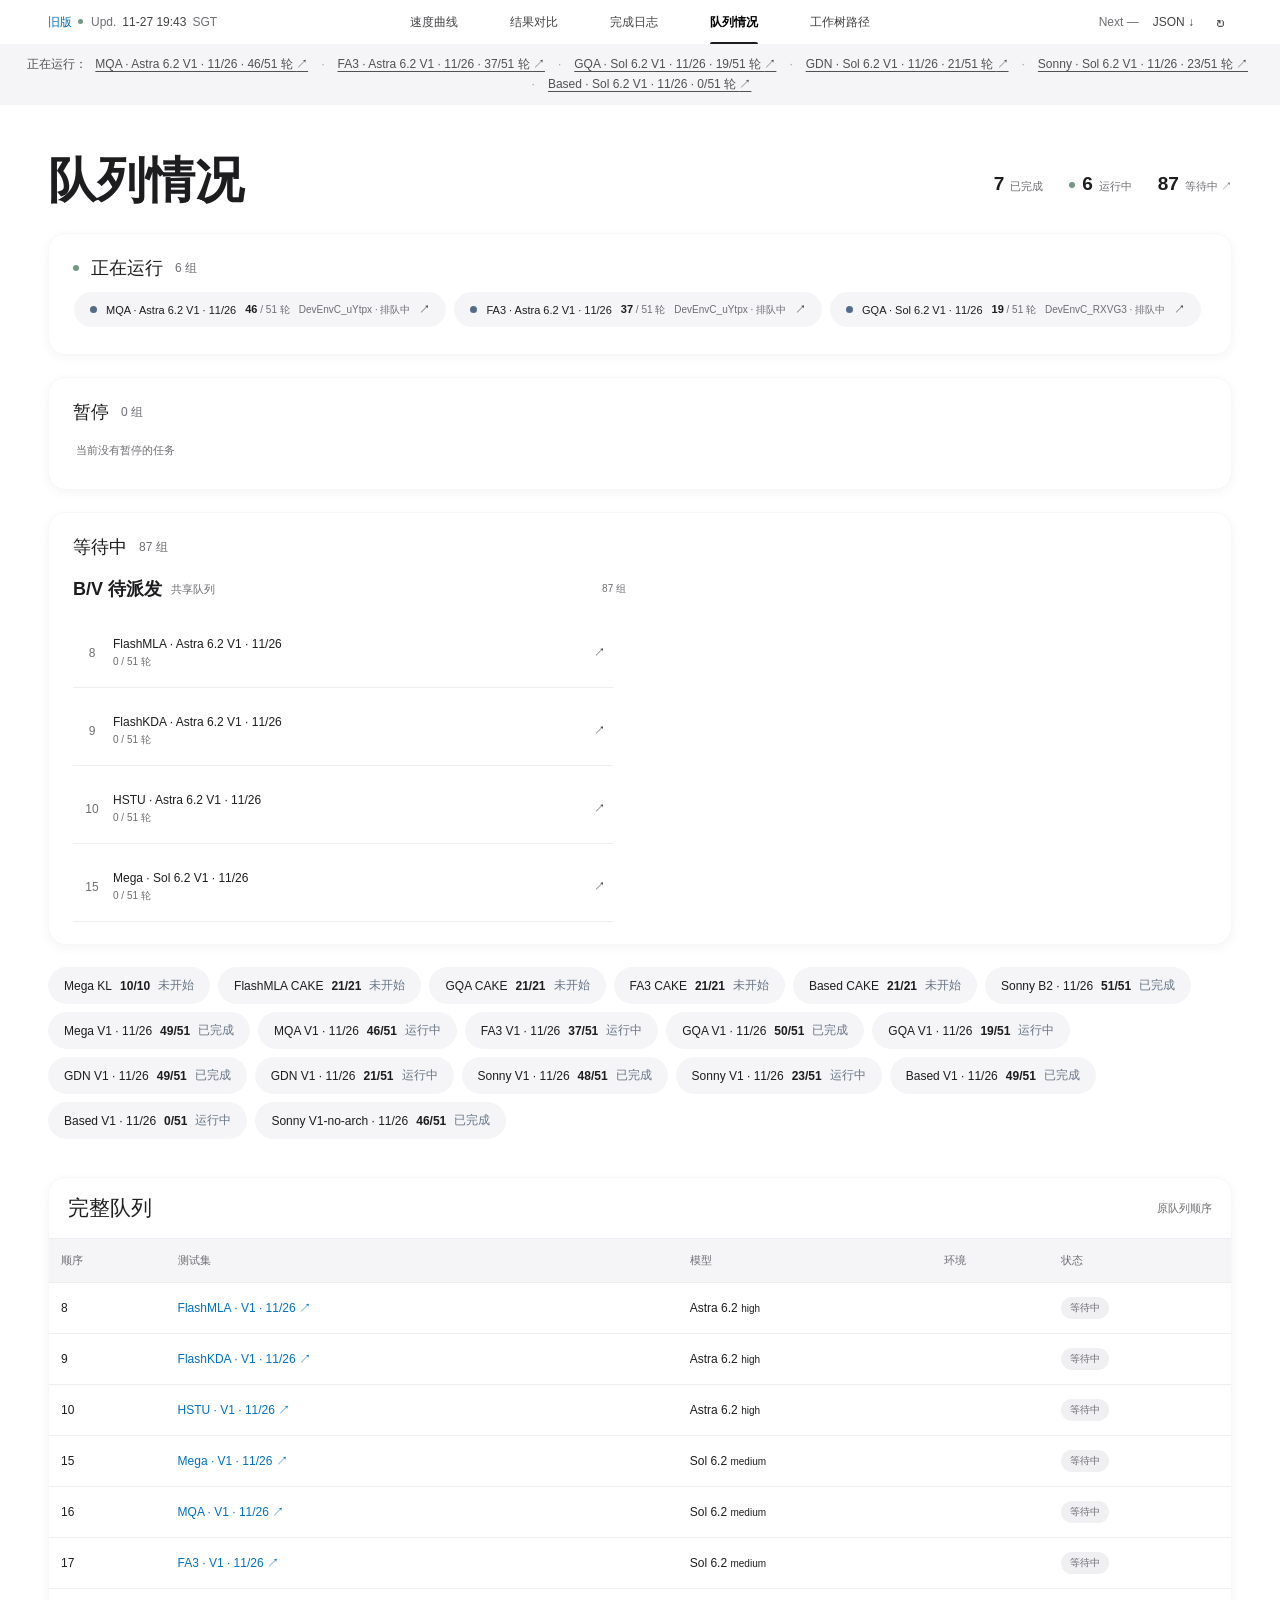
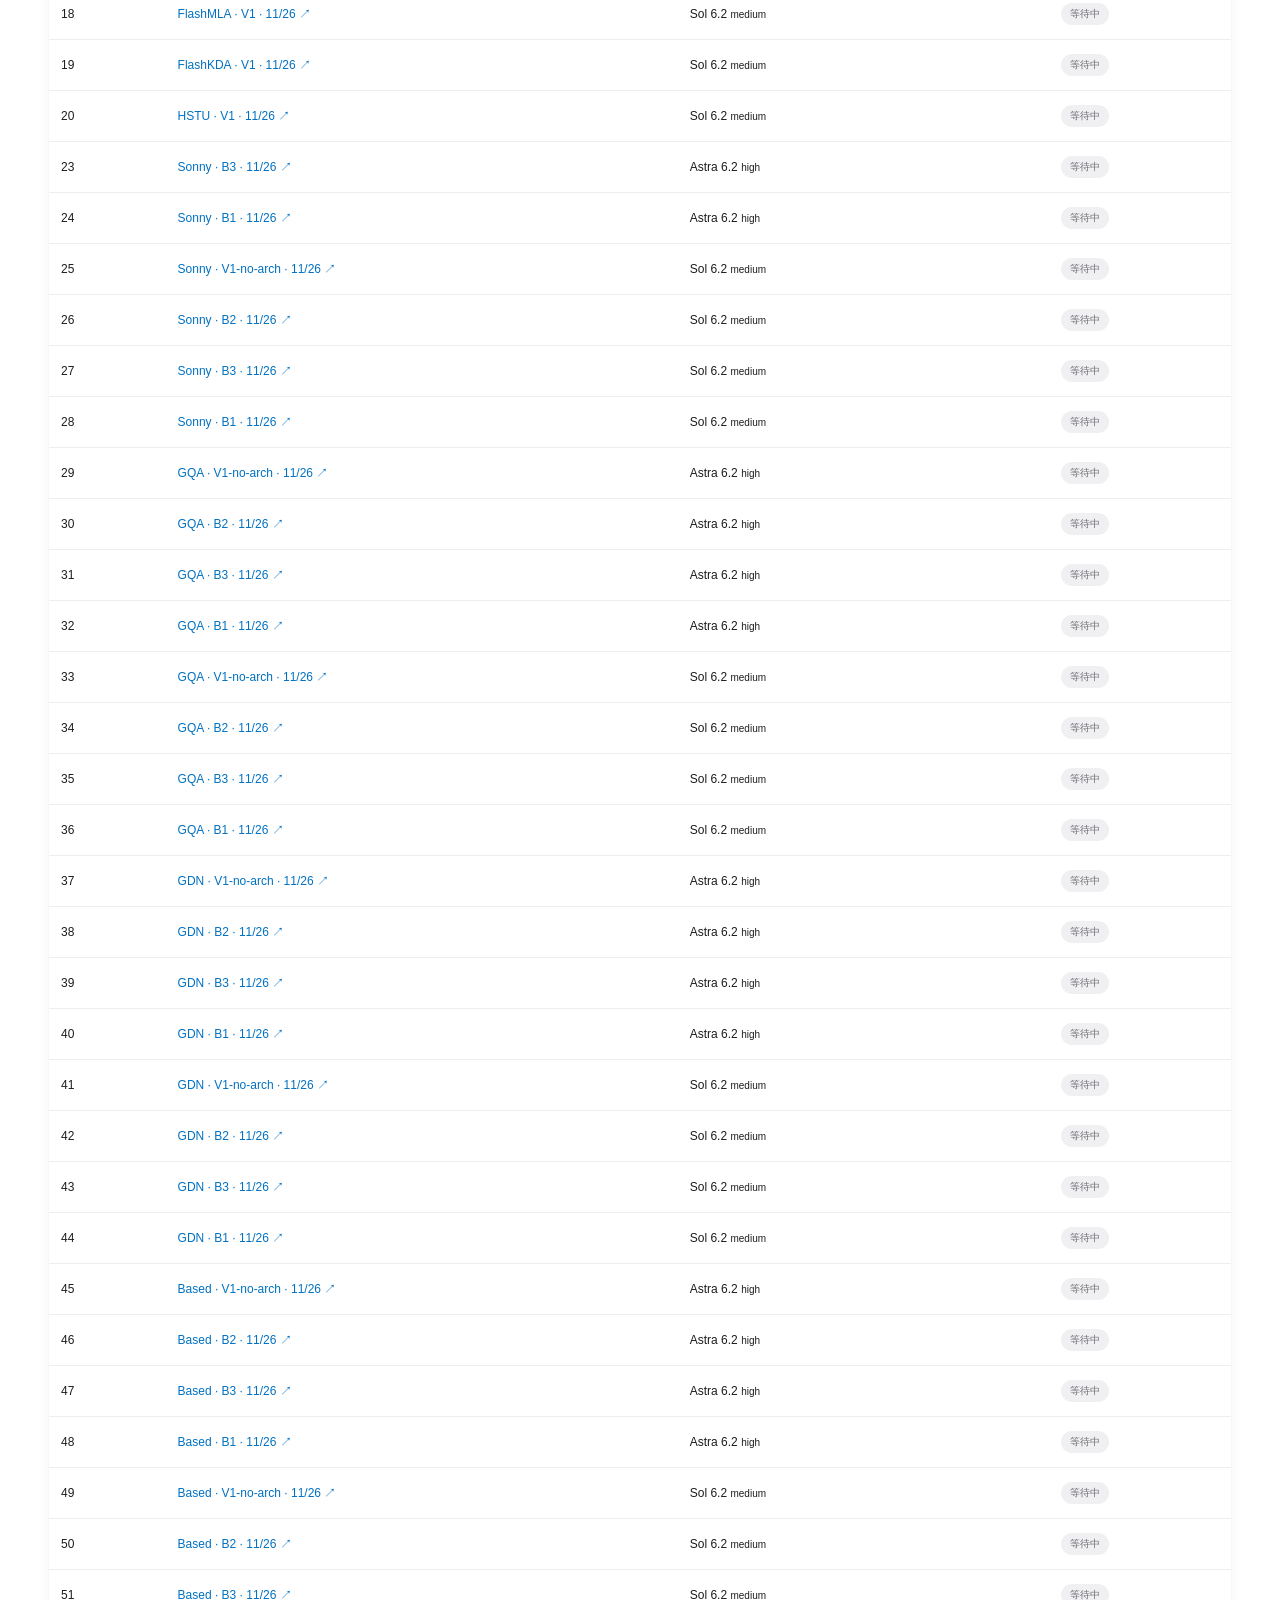
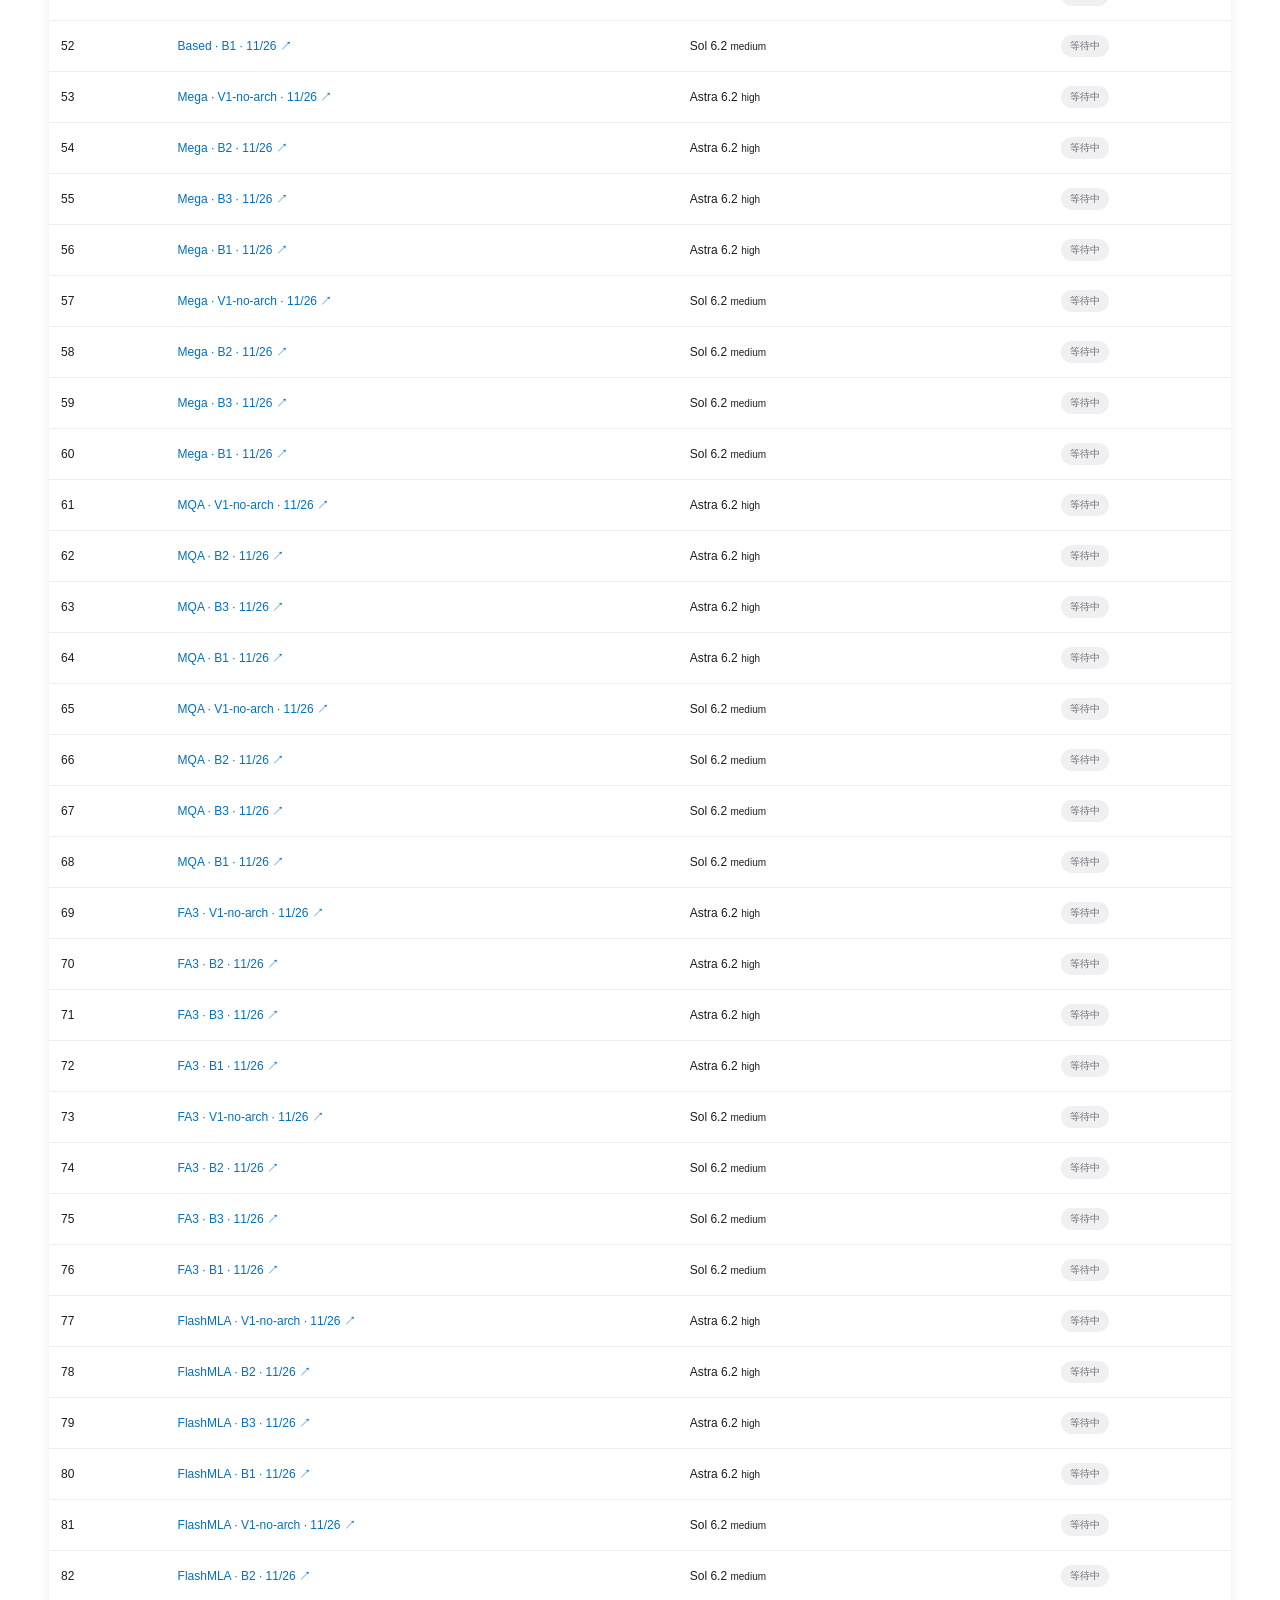
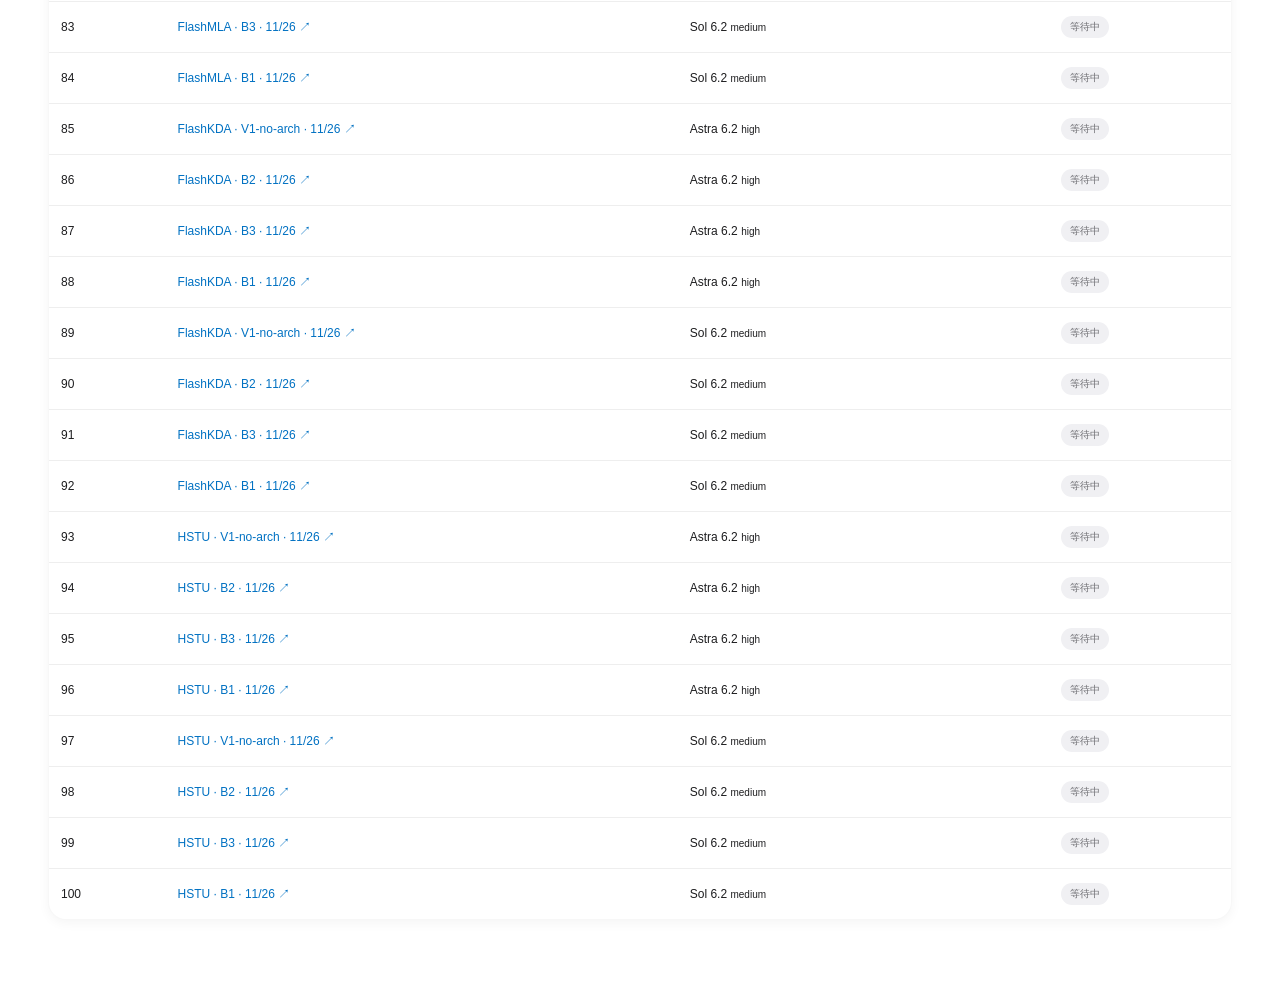
==== commit 364dd2a5: "Place CannBot below KL and share interactive speed chart controls" ====
--- a/beta/index.html
+++ b/beta/index.html
@@ -6,7 +6,7 @@
 window.addEventListener('pageshow', () => {
   if (!location.hash) window.scrollTo({top: 0, left: 0, behavior: 'instant'});
 });
-</script><meta charset="utf-8"><meta name="viewport" content="width=device-width,initial-scale=1"><meta name="theme-color" content="#f6f7f9"><title>实验结果</title><link rel="stylesheet" href="../style.css?v=current-layout-20261127"><meta name="beta-version" content="current-nav-20261127"><link rel="stylesheet" href="./beta.css?v=current-nav-20261127"></head>
+</script><meta charset="utf-8"><meta name="viewport" content="width=device-width,initial-scale=1"><meta name="theme-color" content="#f6f7f9"><title>实验结果</title><link rel="stylesheet" href="../style.css?v=current-layout-20261127"><meta name="beta-version" content="current-nav-20261127"><link rel="stylesheet" href="./beta.css?v=cake-curves-20261127"></head>
 <body class="beta" data-api-base="../"><header class="beta-header" id="beta-header">
  <div class="beta-nav-inner">
   <div class="beta-home-status"><a href="../archive/" aria-label="旧版实验结果">旧版</a><a class="beta-brand beta-home-status" id="beta-home-status" href="./" aria-label="队列首页"><span class="beta-status-label">Upd.</span></a></div>
@@ -22,7 +22,7 @@
  <div class="beta-menu-surface" id="beta-menu-surface">
  <div class="beta-menu" id="beta-menu-results" inert aria-hidden="true">
   <div class="beta-menu-inner">
-   <div class="beta-menu-column beta-menu-primary"><span class="beta-menu-label">浏览速度曲线</span><div id="beta-result-menu"></div><button data-beta-view="cannbot">CannBot <small>CAKE</small></button></div>
+   <div class="beta-menu-column beta-menu-primary"><span class="beta-menu-label">浏览速度曲线</span><div id="beta-result-menu"></div></div>
    <div class="beta-menu-column"><span class="beta-menu-label">测试集</span><div id="beta-dataset-menu" class="beta-menu-datasets"></div></div>
    <div class="beta-menu-column"><span class="beta-menu-label">KL 模型</span><button data-beta-model="Sol 6.2">Sol 6.2 <small>medium</small></button><button data-beta-model="DeepSeek">DeepSeek <small>max</small></button><button data-beta-model="Astra 6.2">Astra 6.2 <small>high</small></button><a href="../api/v1/index.json">数据 API ↗</a></div>
   </div>
@@ -100,11 +100,15 @@
   </div>
   <div id="cake-metrics" class="cake-metrics"></div>
   <div class="cake-panels">
-   <section class="card cake-panel"><div class="cake-panel-head"><h2>候选速度</h2><span>P50 · ms ↓</span></div><div id="cake-chart"></div></section>
+   <section class="card cake-panel chart-card"><div class="cake-panel-head"><h2>候选速度</h2><span>P50 · ms ↓</span></div><div class="beta-grouping-control"><span>分组</span><div class="segments" aria-label="曲线开关分组"><button data-cake-group="model">按模型</button><button data-cake-group="task">按任务</button></div></div><div class="aligned-controls" id="cake-series"></div>
+    <div class="plot-options"><div class="segments" aria-label="曲线指标"><button data-cake-mode="best">搜索最优</button><button data-cake-mode="raw">逐次测量</button></div><button id="cake-csv">已选 CSV ↓</button><button id="cake-chart-json">完整 JSON ↓</button></div>
+    <div class="axis-controls bv-range-controls"><label><select id="cake-y-mode" aria-label="纵轴范围"><option value="all">全部曲线范围</option><option value="focus">末端局部放大</option></select></label><div class="round-range-slot"></div></div>
+    <div class="segments" id="cake-axes" aria-label="横轴"><button data-cake-axis="round">有效评测</button><button data-cake-axis="time">累计时间</button><button data-cake-axis="tokens">累计 token</button></div>
+    <div id="cake-chart" class="chart" tabindex="0" role="group" aria-label="CannBot 候选速度曲线"></div><div id="cake-readout" class="readout" aria-live="polite"></div></section>
    <section class="card cake-panel"><div class="cake-panel-head"><h2>评测结果</h2><span id="cake-evaluation-count"></span></div><div id="cake-evaluations" class="cake-table-scroll"></div></section>
   </div>
   <section class="card cake-task-card"><div class="cake-panel-head"><h2>任务</h2><div id="cake-task-filter" class="segments" aria-label="CannBot 任务范围"><button class="selected" aria-pressed="true" data-cake-scope="kernel">当前 Kernel</button><button aria-pressed="false" data-cake-scope="all">全部</button></div></div><div id="cake-tasks" class="cake-table-scroll"></div></section>
   <details class="card cake-workspaces"><summary>实验工作区</summary><div id="cake-workspaces"></div></details>
  </div>
 </section>
-</main><dialog id="samples"><div class="dialog-head"><h3 id="sample-title">测量样本</h3><button id="close-samples" aria-label="关闭样本">关闭 ×</button></div><p id="sample-stats"></p><pre id="sample-values"></pre><button id="sample-csv">样本 CSV ↓</button></dialog><script src="../kl.js?v=current-layout-20261127" defer></script><script src="../app.js?v=current-layout-20261127" defer></script><script id="beta-navigation" type="application/json">{"schema_version": 1, "result_sections": [{"id": "bv", "label": "B/V", "status": "available"}, {"id": "aligned", "label": "V/Aligned KL", "status": "available"}, {"id": "kl", "label": "KL", "status": "available"}, {"id": "all", "label": "All", "status": "available"}, {"id": "all-with-b01", "label": "All（with B0/1）", "status": "available"}], "method_revisions": [{"method": "B0", "revision": "r1", "label": "B0-r1", "scope": "historical B records without explicit revision"}, {"method": "B1", "revision": "r1", "label": "B1-r1", "scope": "historical B records without explicit revision"}, {"method": "B2", "revision": "r1", "label": "B2-r1", "scope": "historical B records without explicit revision"}, {"method": "B3", "revision": "r1", "label": "B3-r1", "scope": "historical B records without explicit revision"}, {"method": "V0", "revision": "r2", "label": "V0-r2", "scope": "all existing V0 records"}, {"method": "V0", "revision": "r3", "label": "V0-r3", "scope": "bv-r2-v0-r3-20261108-001 only", "status": "available"}, {"method": "B0", "revision": "r2", "label": "B0-r2", "scope": "bv-r2-v0-r3-20261108-001 only", "status": "available"}, {"method": "B1", "revision": "r2", "label": "B1-r2", "scope": "bv-r2-v0-r3-20261108-001 only", "status": "available"}, {"method": "B2", "revision": "r2", "label": "B2-r2", "scope": "bv-r2-v0-r3-20261108-001 only", "status": "available"}, {"method": "B3", "revision": "r2", "label": "B3-r2", "scope": "bv-r2-v0-r3-20261108-001 only", "status": "available"}]}</script><script src="./beta.js?v=current-nav-20261127" defer></script></body></html>
+</main><dialog id="samples"><div class="dialog-head"><h3 id="sample-title">测量样本</h3><button id="close-samples" aria-label="关闭样本">关闭 ×</button></div><p id="sample-stats"></p><pre id="sample-values"></pre><button id="sample-csv">样本 CSV ↓</button></dialog><script src="../kl.js?v=current-layout-20261127" defer></script><script src="../app.js?v=cake-curves-20261127" defer></script><script id="beta-navigation" type="application/json">{"schema_version": 1, "result_sections": [{"id": "bv", "label": "B/V", "status": "available"}, {"id": "aligned", "label": "V/Aligned KL", "status": "available"}, {"id": "kl", "label": "KL", "status": "available"}, {"id": "all", "label": "All", "status": "available"}, {"id": "all-with-b01", "label": "All（with B0/1）", "status": "available"}], "method_revisions": [{"method": "B0", "revision": "r1", "label": "B0-r1", "scope": "historical B records without explicit revision"}, {"method": "B1", "revision": "r1", "label": "B1-r1", "scope": "historical B records without explicit revision"}, {"method": "B2", "revision": "r1", "label": "B2-r1", "scope": "historical B records without explicit revision"}, {"method": "B3", "revision": "r1", "label": "B3-r1", "scope": "historical B records without explicit revision"}, {"method": "V0", "revision": "r2", "label": "V0-r2", "scope": "all existing V0 records"}, {"method": "V0", "revision": "r3", "label": "V0-r3", "scope": "bv-r2-v0-r3-20261108-001 only", "status": "available"}, {"method": "B0", "revision": "r2", "label": "B0-r2", "scope": "bv-r2-v0-r3-20261108-001 only", "status": "available"}, {"method": "B1", "revision": "r2", "label": "B1-r2", "scope": "bv-r2-v0-r3-20261108-001 only", "status": "available"}, {"method": "B2", "revision": "r2", "label": "B2-r2", "scope": "bv-r2-v0-r3-20261108-001 only", "status": "available"}, {"method": "B3", "revision": "r2", "label": "B3-r2", "scope": "bv-r2-v0-r3-20261108-001 only", "status": "available"}]}</script><script src="./beta.js?v=cake-curves-20261127" defer></script></body></html>
--- a/beta/beta.css
+++ b/beta/beta.css
@@ -640,7 +640,13 @@
 .cake-workspaces { margin-top:20px;padding:22px 24px; }.cake-workspaces summary { cursor:pointer;font-size:22px;font-weight:600; }
 .cake-workspace-row { display:grid;grid-template-columns:180px 1fr auto;gap:16px;align-items:center;margin-top:24px;font-size:14px; }.cake-workspace-row code { overflow-wrap:anywhere;color:#6e6e73; }
 .cake-workspace-row button { border:1px solid #d2d2d7;border-radius:999px;background:#fff;color:#0071e3;padding:8px 18px; }
-.cake-notice { padding:32px;color:#6e6e73; }.cake-grid { stroke:#ececf1;stroke-width:1; }#cake-chart svg { width:100%;height:auto; }#cake-chart svg text { fill:#86868b;font-size:12px; }
+.cake-notice { padding:32px;color:#6e6e73; }.cake-grid { stroke:#ececf1;stroke-width:1; }#cake-chart { height:clamp(280px,38vw,380px); } #cake-chart > svg { width:100%;height:100%; }#cake-chart svg text { fill:#86868b;font-size:12px; }
 @media(max-width:900px) { .cake-panels { grid-template-columns:1fr; }.cake-control-row { align-items:flex-start;flex-direction:column;gap:10px; }.cake-control-row>span {flex:none;}.cake-metrics { gap:12px; }.cake-metric { padding:18px; }.cake-metric>strong {font-size:24px;}.cake-panel-head {flex-wrap:wrap;} }
 @media(max-width:540px) { .cake-metrics {grid-template-columns:repeat(2,minmax(0,1fr));}.cake-controls,.cake-panel,.cake-task-card {padding:18px;}.cake-workspace-row {grid-template-columns:1fr auto;}.cake-workspace-row code {grid-column:1 / -1;grid-row:2;}.cake-control-row .segments {max-width:100%;overflow-x:auto;flex-wrap:nowrap;} }
 @media(prefers-reduced-motion:reduce) { #beta-cannbot-view .card {transition:none;} }
+
+/* Fit the shared plot toolbar inside the CannBot split panel. */
+#beta-cannbot-view .speed-toolbar { padding-inline:0; }
+#beta-cannbot-view .speed-toolbar > .plot-options { width:100%;max-width:100%;box-sizing:border-box; }
+#beta-cannbot-view .bv-range-controls { min-width:0;flex-wrap:wrap; }
+#beta-cannbot-view .measurement-capsule { min-width:0; }
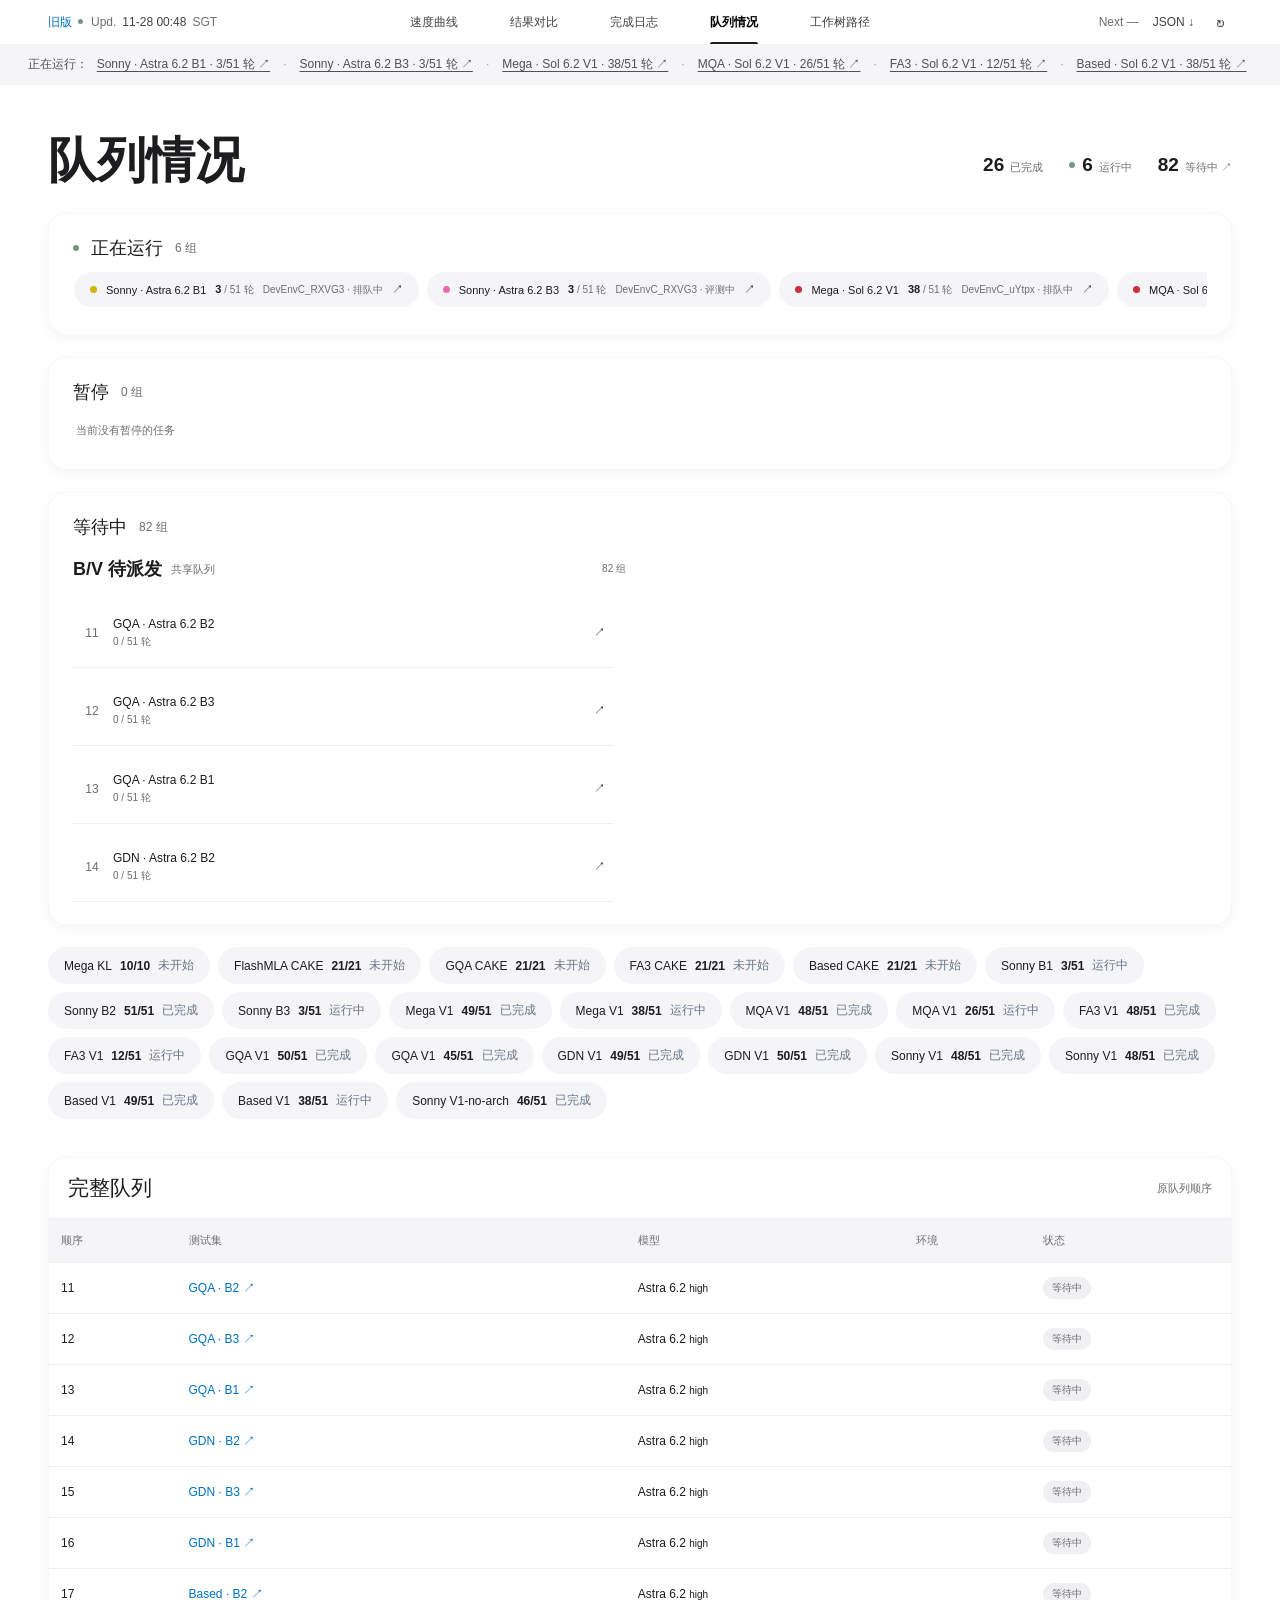
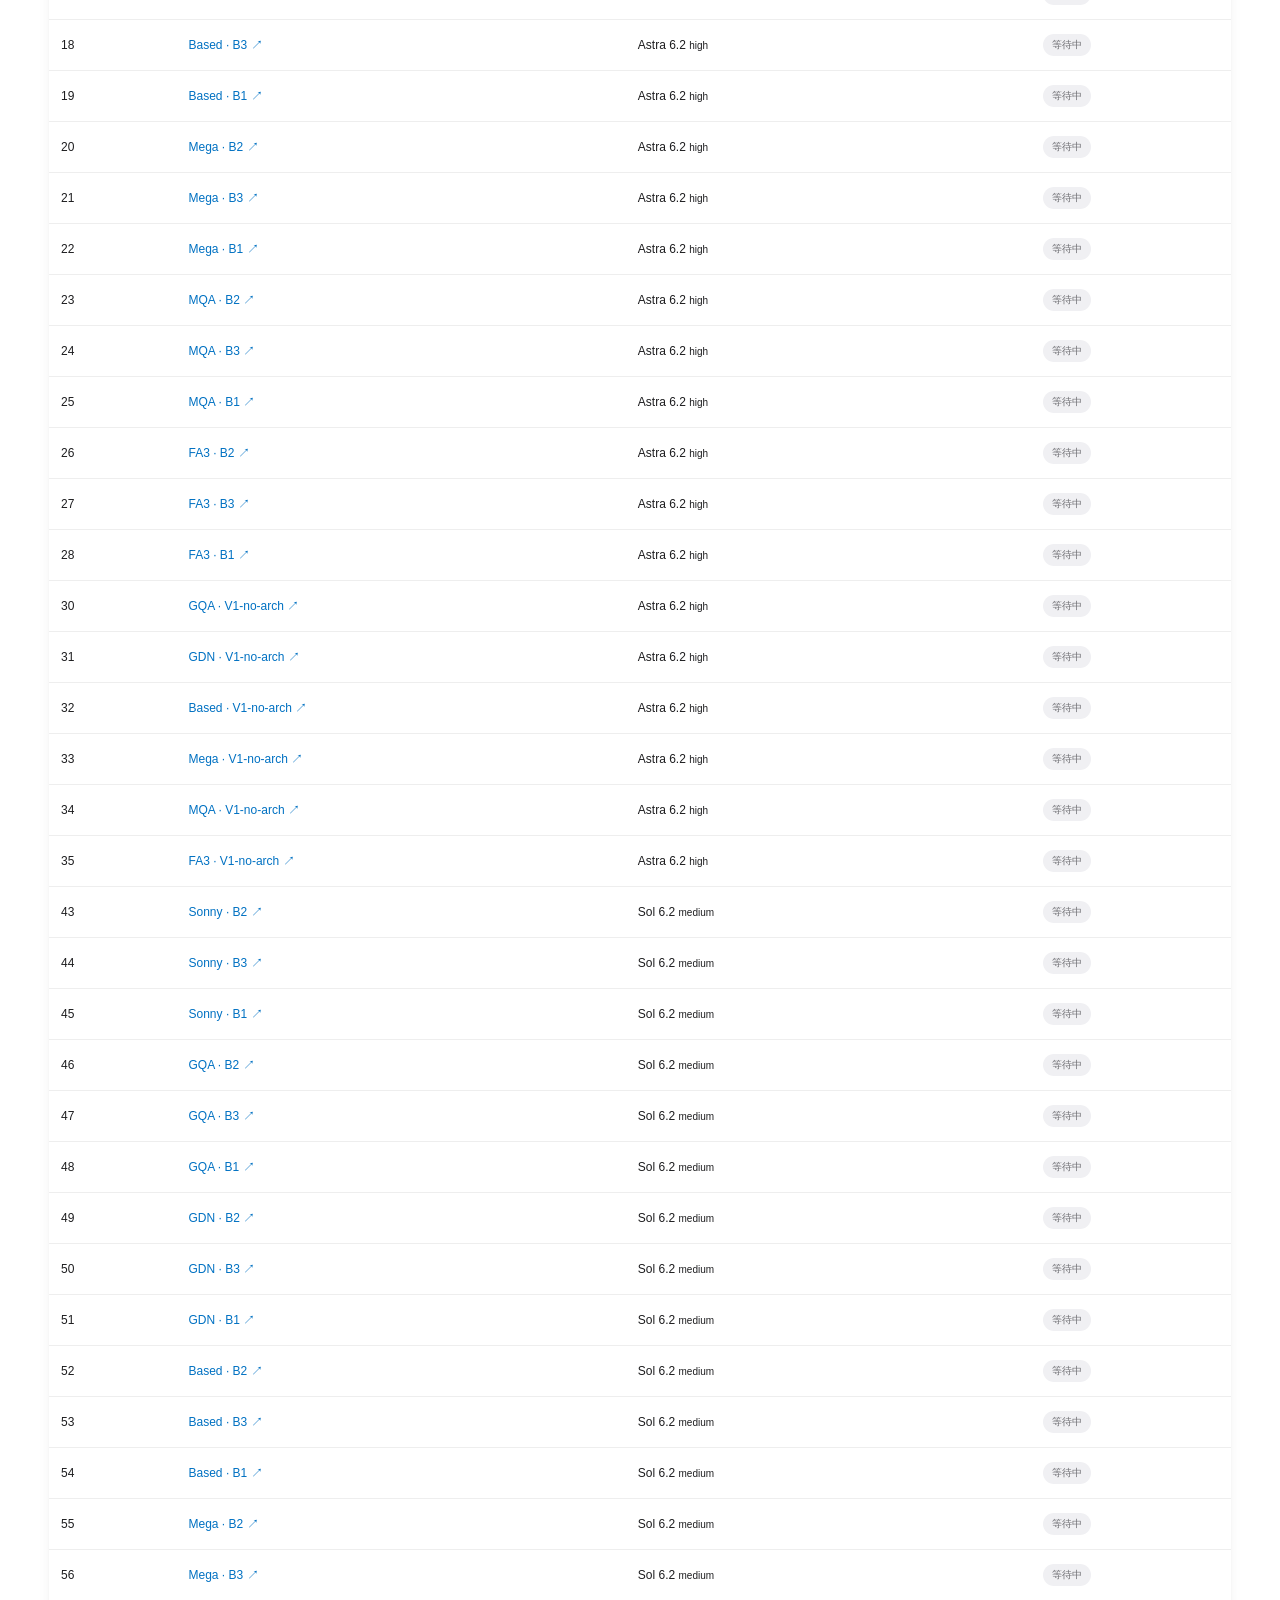
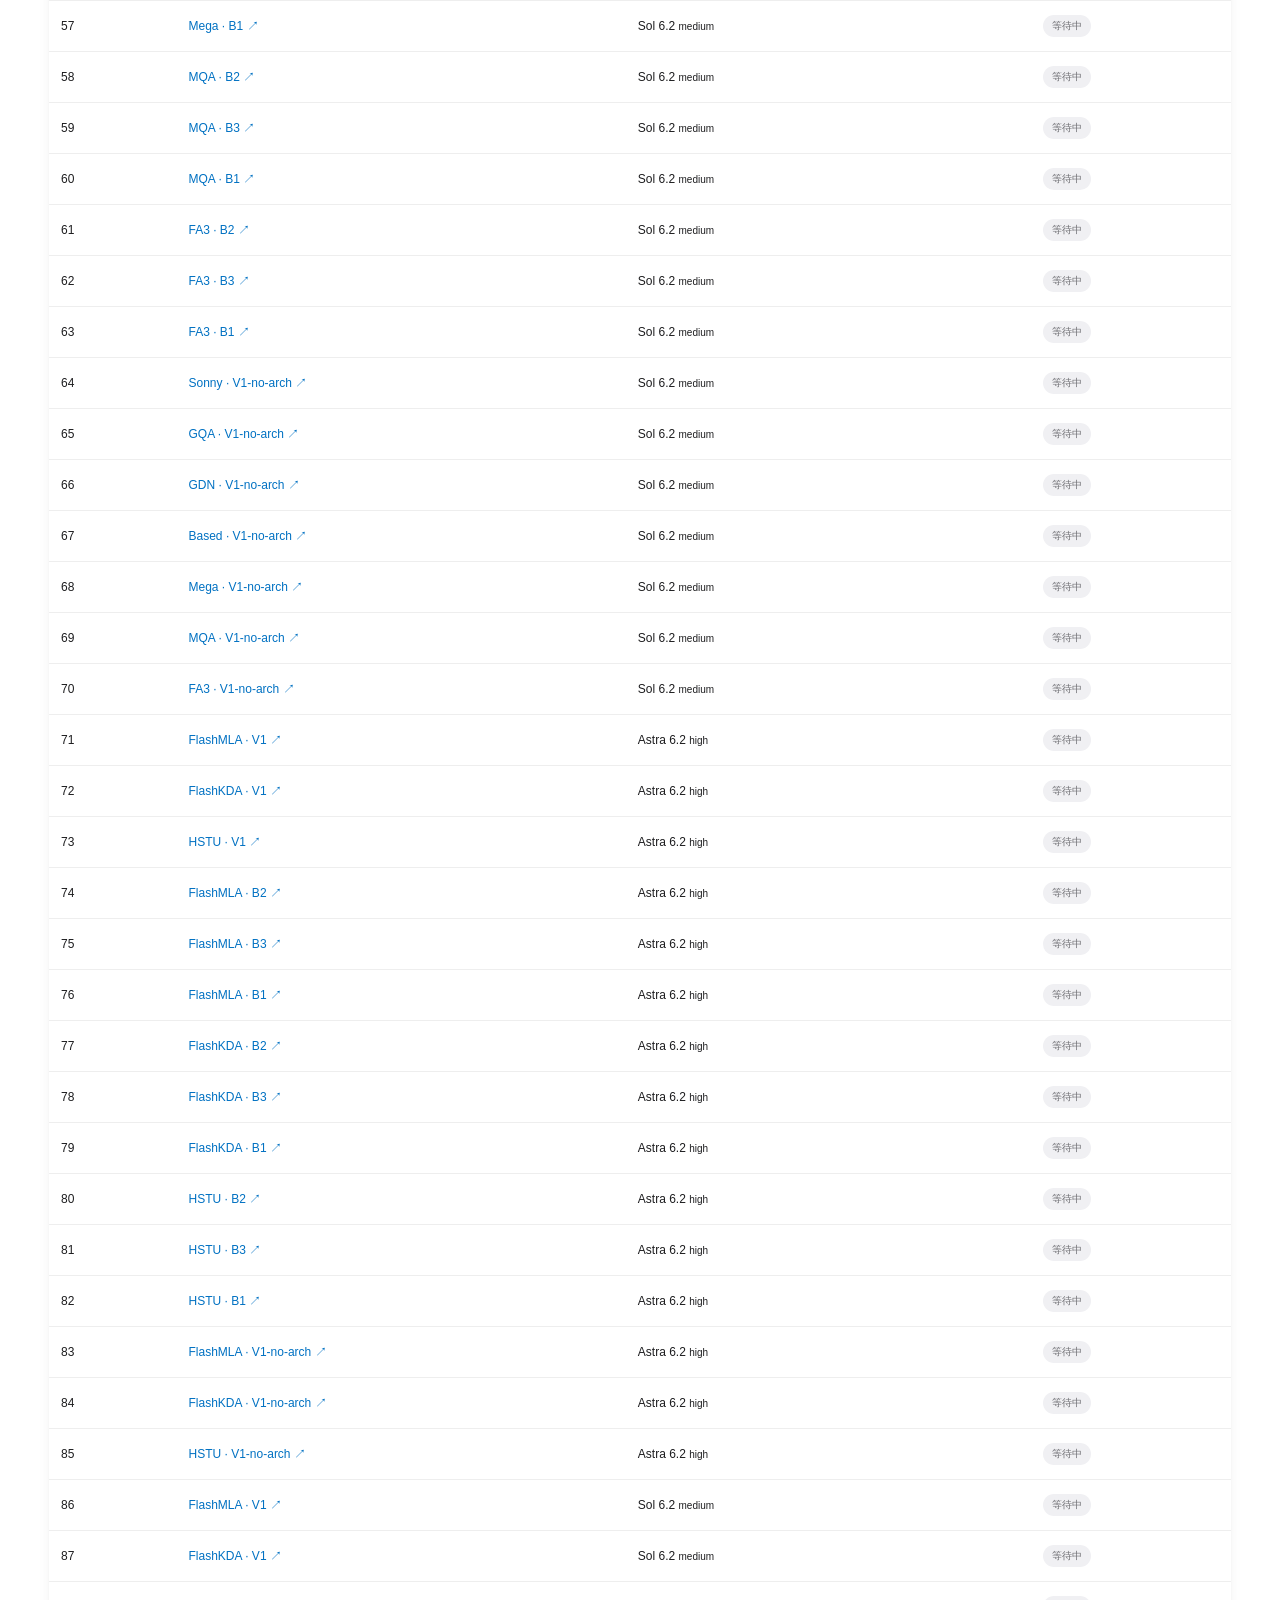
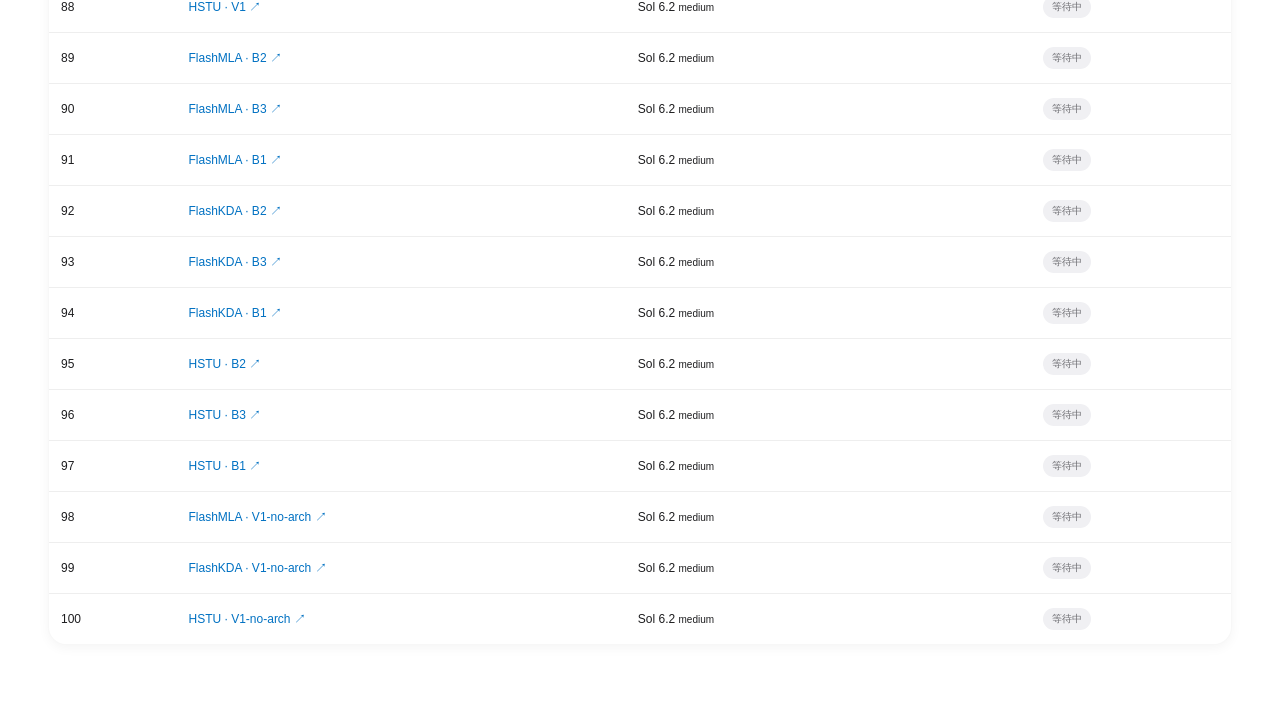
==== commit 8c3fd354: "Limit current chart methods and include archived V0 reference series" ====
--- a/beta/index.html
+++ b/beta/index.html
@@ -48,7 +48,7 @@
 <section id="paused-bar" class="running-bar paused-bar" aria-label="暂停的实验"><div class="running-heading"><strong>暂停</strong><span id="paused-count"></span></div><div id="paused-links" class="paused-list"><span class="running-empty">读取中…</span></div></section>
 <nav id="waiting-bar" class="running-bar waiting-bar" aria-label="等待中的实验" hidden><div class="running-heading"><strong>等待中</strong><span id="waiting-count"></span></div><div id="waiting-links" class="waiting-columns"></div></nav>
 <nav id="campaign-status" class="campaign-status" aria-label="本批 Sol 六组进度"></nav>
-<nav class="category-tabs" aria-label="实验分类"><button data-category="bv" aria-pressed="true">B0–B3 / V0</button><button data-category="aligned" aria-pressed="false">V/Aligned KL</button><button data-category="kl" aria-pressed="false">KL</button></nav>
+<nav class="category-tabs" aria-label="实验分类"><button data-category="bv" aria-pressed="true">B/V</button><button data-category="aligned" aria-pressed="false">V/Aligned KL</button><button data-category="kl" aria-pressed="false">KL</button></nav>
 <nav id="datasets" class="dataset-tabs" aria-label="测试集"></nav>
 <div class="axis-picker"><span>横轴</span><div class="segments" role="group" aria-label="横轴"><button data-axis="round" aria-pressed="true" class="selected">轮次</button><button data-axis="time" aria-pressed="false" title="从工作区启动到结果完成，含等待和暂停">累计时间</button><button data-axis="tokens" aria-pressed="false" title="截至结果完成的已报告输入与输出 token">累计 token</button></div><span id="partial-key" hidden><i aria-hidden="true">△</i> token 不完整</span></div>
 <div id="notice" role="status" hidden></div>
@@ -58,7 +58,7 @@
 <section class="chart-card detail"><div class="chart-title"><h3>速度曲线</h3><span id="detail-domain">—</span></div><div class="plot-options"><div class="segments" aria-label="曲线指标"><button id="best-mode" class="selected" aria-pressed="true">搜索最优</button><button id="raw-mode" aria-pressed="false">逐轮测量</button></div><label hidden><input id="uncertainty" type="checkbox"> P10–P90</label><div class="mark-key">● 测量 <span>— 最优阶梯</span> <span>★ 正式结果</span><span>× 失败</span></div><button id="reset">重置视图</button></div><div id="detail" class="chart" role="img" aria-label="速度曲线：可调横纵轴范围" tabindex="0"></div><div class="axis-controls bv-range-controls"><label><select id="y-mode" aria-label="纵轴范围"><option value="focus">末端局部放大</option><option value="all">全部曲线范围</option></select></label><div class="round-range-slot"></div></div><div id="hover-readout" class="readout" aria-live="polite"><span>轮次 —</span></div></section></div>
 <section class="data-section"><div class="section-head"><h3>实验组</h3><span>延迟 ms ↓ · 完成日期 SGT</span></div><div class="table-wrap"><table id="summary"><thead><tr><th>曲线</th><th>模型 / effort</th><th>方法</th><th>状态</th><th>轮次</th><th>完成日期</th><th class="num">搜索最优</th><th class="num">P10–P90</th><th class="num">正式结果 ★</th><th class="num" title="同次 PyTorch 耗时 / 正式方法耗时">正式加速比</th></tr></thead><tbody></tbody></table></div></section>
 <details class="data-section"><summary><span>逐轮数据</span><span id="round-count"></span></summary><div class="round-filters"><label>实验组 <select id="round-run"><option value="all">全部已选曲线</option></select></label><label>结果 <select id="round-status"><option value="all">全部</option><option value="passed">通过</option><option value="failed">失败</option><option value="excluded">基础设施中断</option></select></label><span>样本数可点开</span></div><div class="table-wrap rounds-wrap"><table id="rounds"><thead><tr><th>模型</th><th>方法</th><th>轮次</th><th>结果</th><th>审查</th><th class="num">均值 ms</th><th class="num">P10 ms</th><th class="num">P90 ms</th><th class="num">样本数</th><th class="num">同次 PyTorch ms</th><th class="num" title="同次 PyTorch 耗时 / 方法耗时">同次加速比</th></tr></thead><tbody></tbody></table></div></details>
-<details class="data-section correctness"><summary><span>B0 · 正确性</span><span>性能不适用</span></summary><div id="b0-cost" hidden></div><div class="table-wrap"><table id="correctness"><thead><tr><th>模型 / effort</th><th>实验</th><th>状态</th><th>轮次</th><th>结果</th><th>完成日期 SGT</th></tr></thead><tbody></tbody></table></div></details>
+
 <section class="data-section task-log" id="task-log" aria-labelledby="task-log-title"><div class="section-head"><h3 id="task-log-title">实验任务记录</h3><span>SGT · <span id="event-count">—</span></span></div><div class="event-filters"><label>测试集 <select id="event-dataset"><option value="all">全部</option><option value="GQA">GQA</option><option value="MQA">MQA</option></select></label><label>事件 <select id="event-kind"><option value="all">全部</option><option value="started">开始</option><option value="paused">暂停</option><option value="resumed">恢复</option><option value="completed">完成</option></select></label><a href="./api/v1/index.json" download="experiment-tasks.json">JSON ↓</a></div><ol id="task-events" class="task-events"></ol><div class="event-more"><button id="events-more" type="button" hidden>查看更多</button></div></section>
 
 </section>
@@ -111,4 +111,4 @@
   <details class="card cake-workspaces"><summary>实验工作区</summary><div id="cake-workspaces"></div></details>
  </div>
 </section>
-</main><dialog id="samples"><div class="dialog-head"><h3 id="sample-title">测量样本</h3><button id="close-samples" aria-label="关闭样本">关闭 ×</button></div><p id="sample-stats"></p><pre id="sample-values"></pre><button id="sample-csv">样本 CSV ↓</button></dialog><script src="../kl.js?v=current-layout-20261127" defer></script><script src="../app.js?v=cake-curves-20261127" defer></script><script id="beta-navigation" type="application/json">{"schema_version": 1, "result_sections": [{"id": "bv", "label": "B/V", "status": "available"}, {"id": "aligned", "label": "V/Aligned KL", "status": "available"}, {"id": "kl", "label": "KL", "status": "available"}, {"id": "all", "label": "All", "status": "available"}, {"id": "all-with-b01", "label": "All（with B0/1）", "status": "available"}], "method_revisions": [{"method": "B0", "revision": "r1", "label": "B0-r1", "scope": "historical B records without explicit revision"}, {"method": "B1", "revision": "r1", "label": "B1-r1", "scope": "historical B records without explicit revision"}, {"method": "B2", "revision": "r1", "label": "B2-r1", "scope": "historical B records without explicit revision"}, {"method": "B3", "revision": "r1", "label": "B3-r1", "scope": "historical B records without explicit revision"}, {"method": "V0", "revision": "r2", "label": "V0-r2", "scope": "all existing V0 records"}, {"method": "V0", "revision": "r3", "label": "V0-r3", "scope": "bv-r2-v0-r3-20261108-001 only", "status": "available"}, {"method": "B0", "revision": "r2", "label": "B0-r2", "scope": "bv-r2-v0-r3-20261108-001 only", "status": "available"}, {"method": "B1", "revision": "r2", "label": "B1-r2", "scope": "bv-r2-v0-r3-20261108-001 only", "status": "available"}, {"method": "B2", "revision": "r2", "label": "B2-r2", "scope": "bv-r2-v0-r3-20261108-001 only", "status": "available"}, {"method": "B3", "revision": "r2", "label": "B3-r2", "scope": "bv-r2-v0-r3-20261108-001 only", "status": "available"}]}</script><script src="./beta.js?v=cake-curves-20261127" defer></script></body></html>
+</main><dialog id="samples"><div class="dialog-head"><h3 id="sample-title">测量样本</h3><button id="close-samples" aria-label="关闭样本">关闭 ×</button></div><p id="sample-stats"></p><pre id="sample-values"></pre><button id="sample-csv">样本 CSV ↓</button></dialog><script src="../kl.js?v=current-methods-20261128" defer></script><script src="../app.js?v=current-methods-20261128" defer></script><script id="beta-navigation" type="application/json">{"schema_version": 1, "result_sections": [{"id": "bv", "label": "B/V", "status": "available"}, {"id": "aligned", "label": "V/Aligned KL", "status": "available"}, {"id": "kl", "label": "KL", "status": "available"}, {"id": "all", "label": "All", "status": "available"}], "method_revisions": [{"method": "B1", "label": "B1"}, {"method": "B2", "label": "B2"}, {"method": "B3", "label": "B3"}, {"method": "V1", "label": "V1"}, {"method": "V1-no-arch", "label": "V1-no-arch"}, {"method": "V0", "label": "V0-r2"}, {"method": "V0", "label": "V0-r3"}]}</script><script src="./beta.js?v=current-methods-20261128" defer></script></body></html>
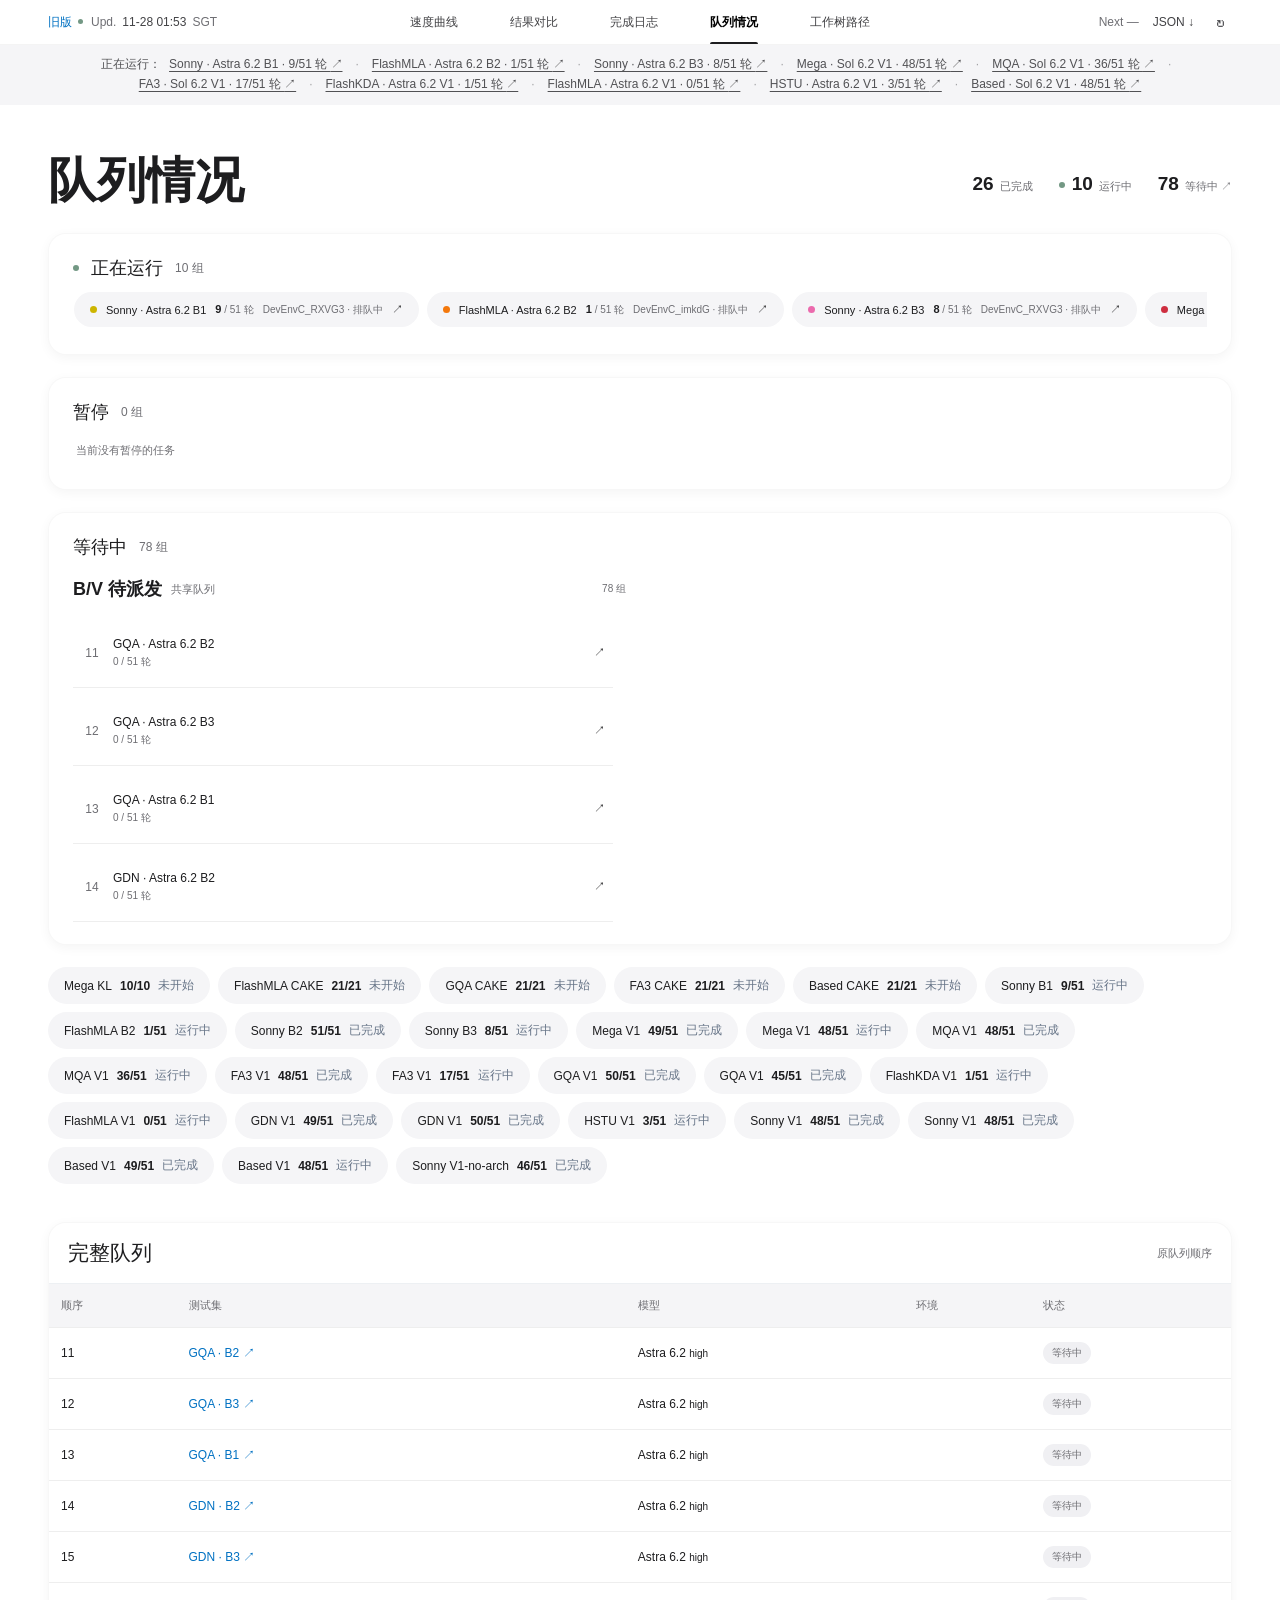
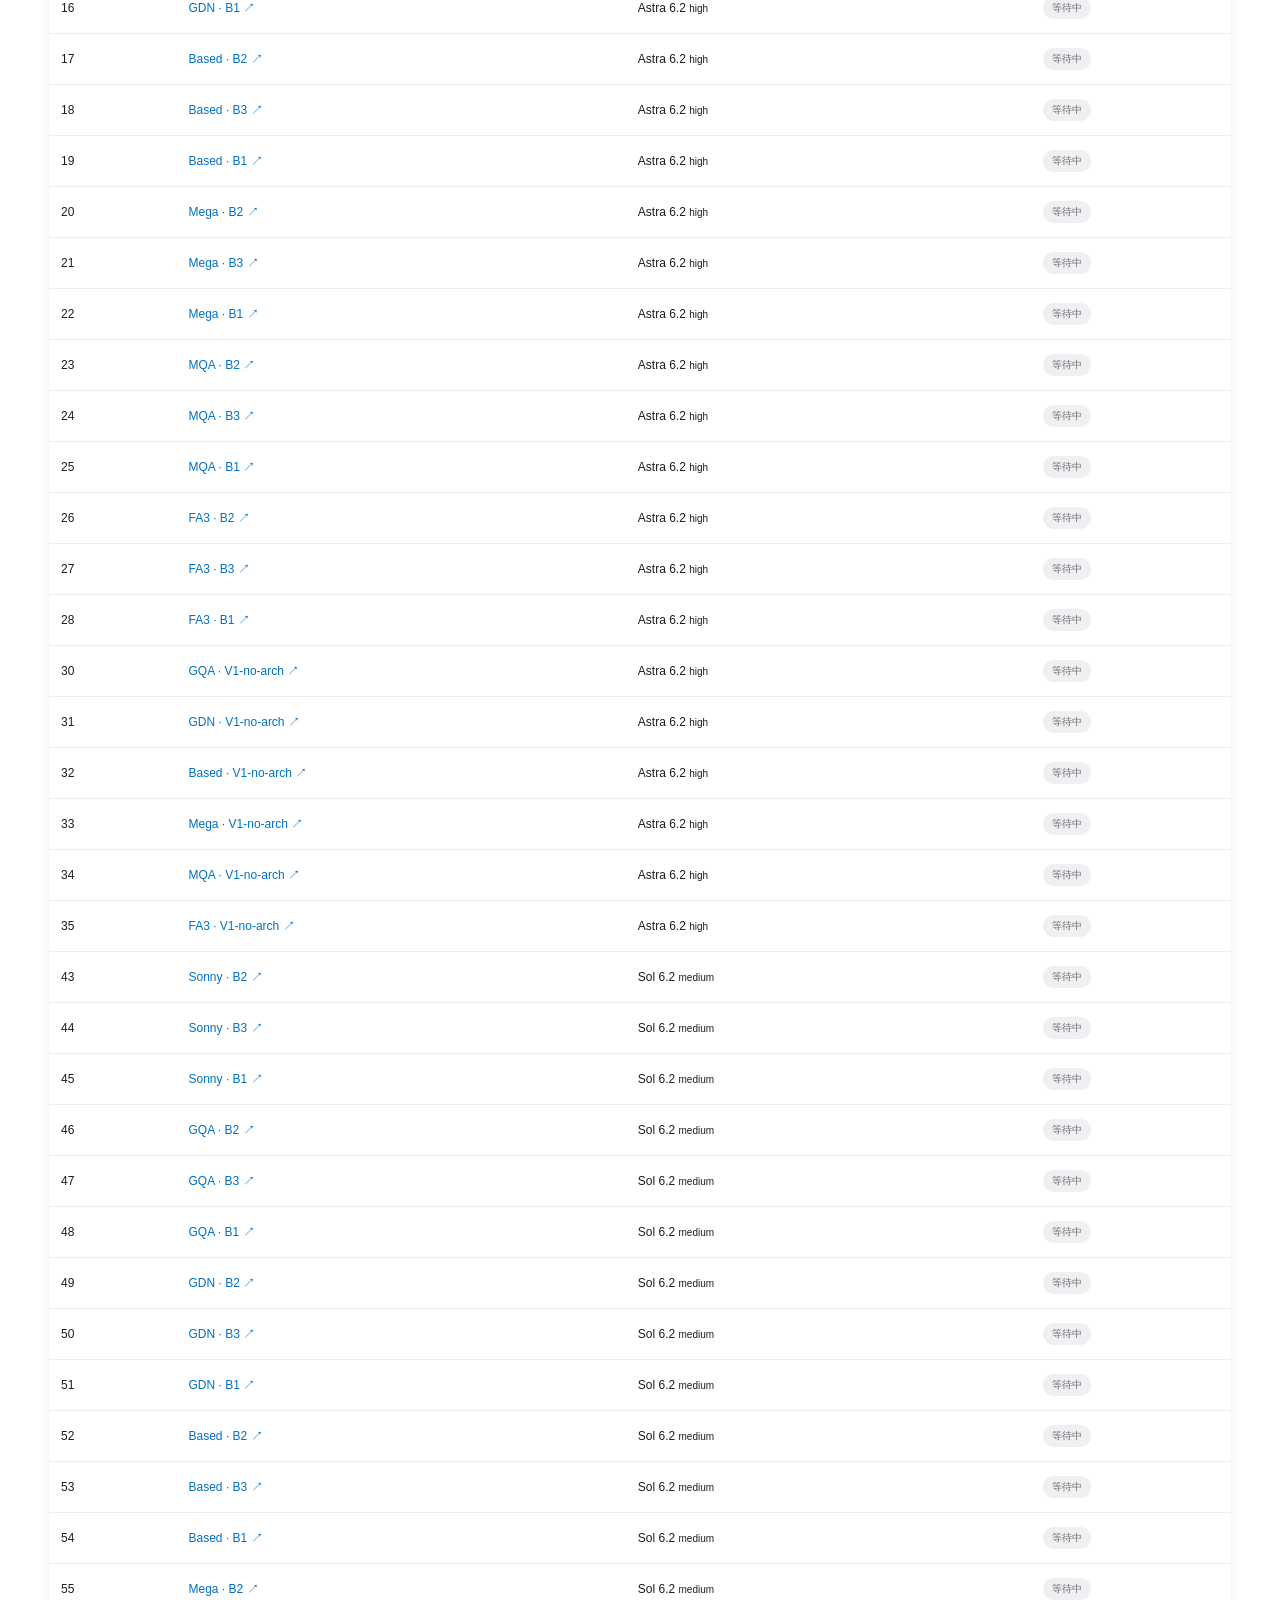
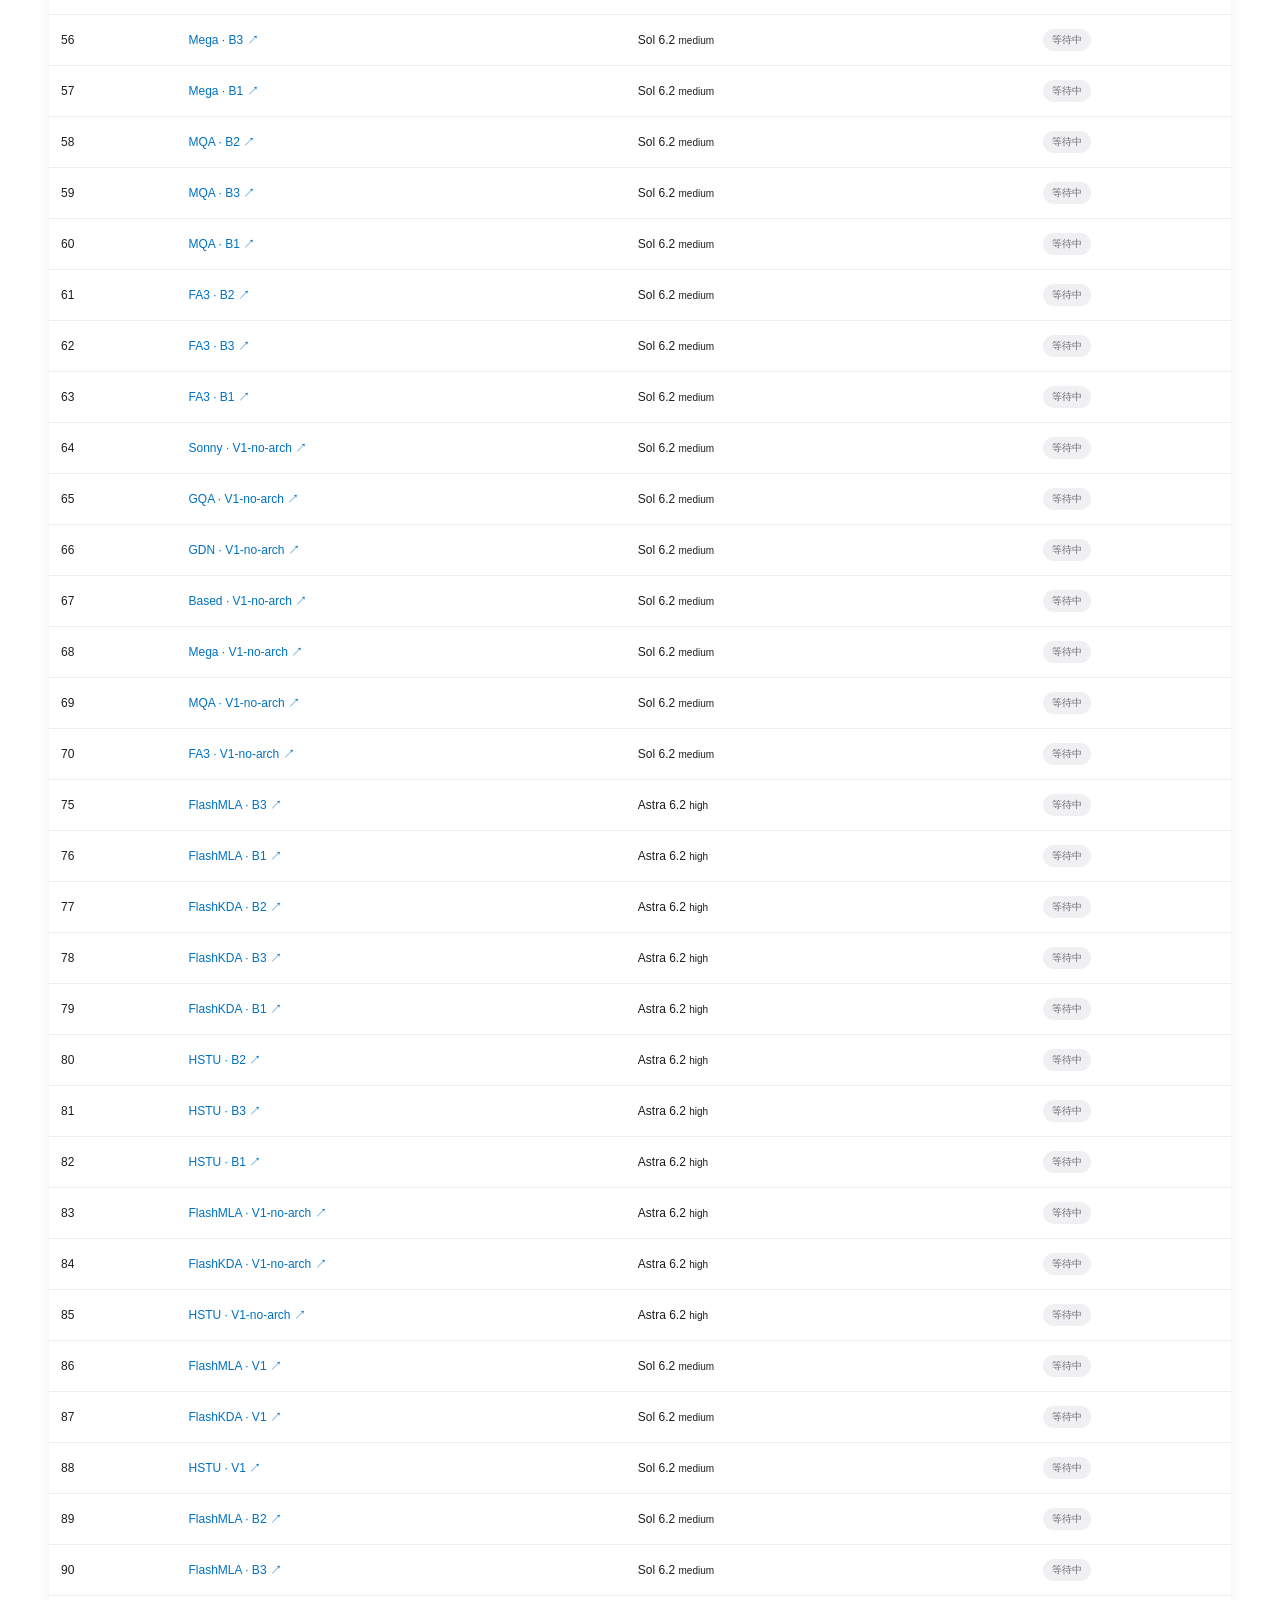
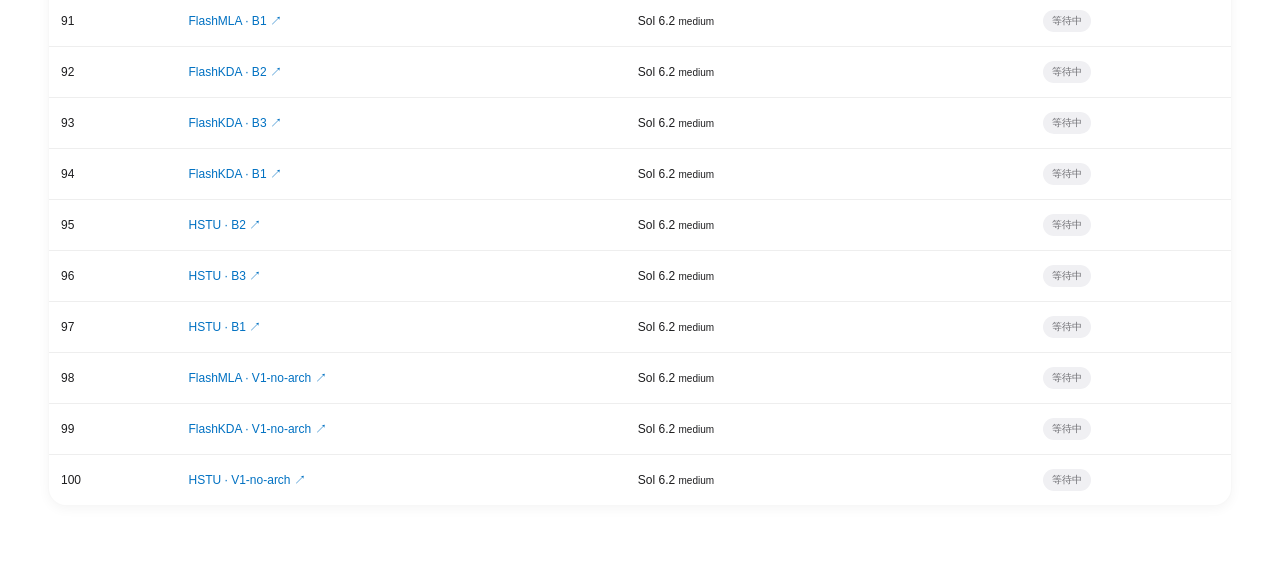
==== commit 9fab7422: "Balance method colours and show archived V0 curves on first load" ====
--- a/beta/index.html
+++ b/beta/index.html
@@ -111,4 +111,4 @@
   <details class="card cake-workspaces"><summary>实验工作区</summary><div id="cake-workspaces"></div></details>
  </div>
 </section>
-</main><dialog id="samples"><div class="dialog-head"><h3 id="sample-title">测量样本</h3><button id="close-samples" aria-label="关闭样本">关闭 ×</button></div><p id="sample-stats"></p><pre id="sample-values"></pre><button id="sample-csv">样本 CSV ↓</button></dialog><script src="../kl.js?v=current-methods-20261128" defer></script><script src="../app.js?v=current-methods-20261128" defer></script><script id="beta-navigation" type="application/json">{"schema_version": 1, "result_sections": [{"id": "bv", "label": "B/V", "status": "available"}, {"id": "aligned", "label": "V/Aligned KL", "status": "available"}, {"id": "kl", "label": "KL", "status": "available"}, {"id": "all", "label": "All", "status": "available"}], "method_revisions": [{"method": "B1", "label": "B1"}, {"method": "B2", "label": "B2"}, {"method": "B3", "label": "B3"}, {"method": "V1", "label": "V1"}, {"method": "V1-no-arch", "label": "V1-no-arch"}, {"method": "V0", "label": "V0-r2"}, {"method": "V0", "label": "V0-r3"}]}</script><script src="./beta.js?v=current-methods-20261128" defer></script></body></html>
+</main><dialog id="samples"><div class="dialog-head"><h3 id="sample-title">测量样本</h3><button id="close-samples" aria-label="关闭样本">关闭 ×</button></div><p id="sample-stats"></p><pre id="sample-values"></pre><button id="sample-csv">样本 CSV ↓</button></dialog><script src="../kl.js?v=method-palette-20261128" defer></script><script src="../app.js?v=method-palette-20261128" defer></script><script id="beta-navigation" type="application/json">{"schema_version": 1, "result_sections": [{"id": "bv", "label": "B/V", "status": "available"}, {"id": "aligned", "label": "V/Aligned KL", "status": "available"}, {"id": "kl", "label": "KL", "status": "available"}, {"id": "all", "label": "All", "status": "available"}], "method_revisions": [{"method": "B1", "label": "B1"}, {"method": "B2", "label": "B2"}, {"method": "B3", "label": "B3"}, {"method": "V1", "label": "V1"}, {"method": "V1-no-arch", "label": "V1-no-arch"}, {"method": "V0", "label": "V0-r2"}, {"method": "V0", "label": "V0-r3"}]}</script><script src="./beta.js?v=method-palette-20261128" defer></script></body></html>
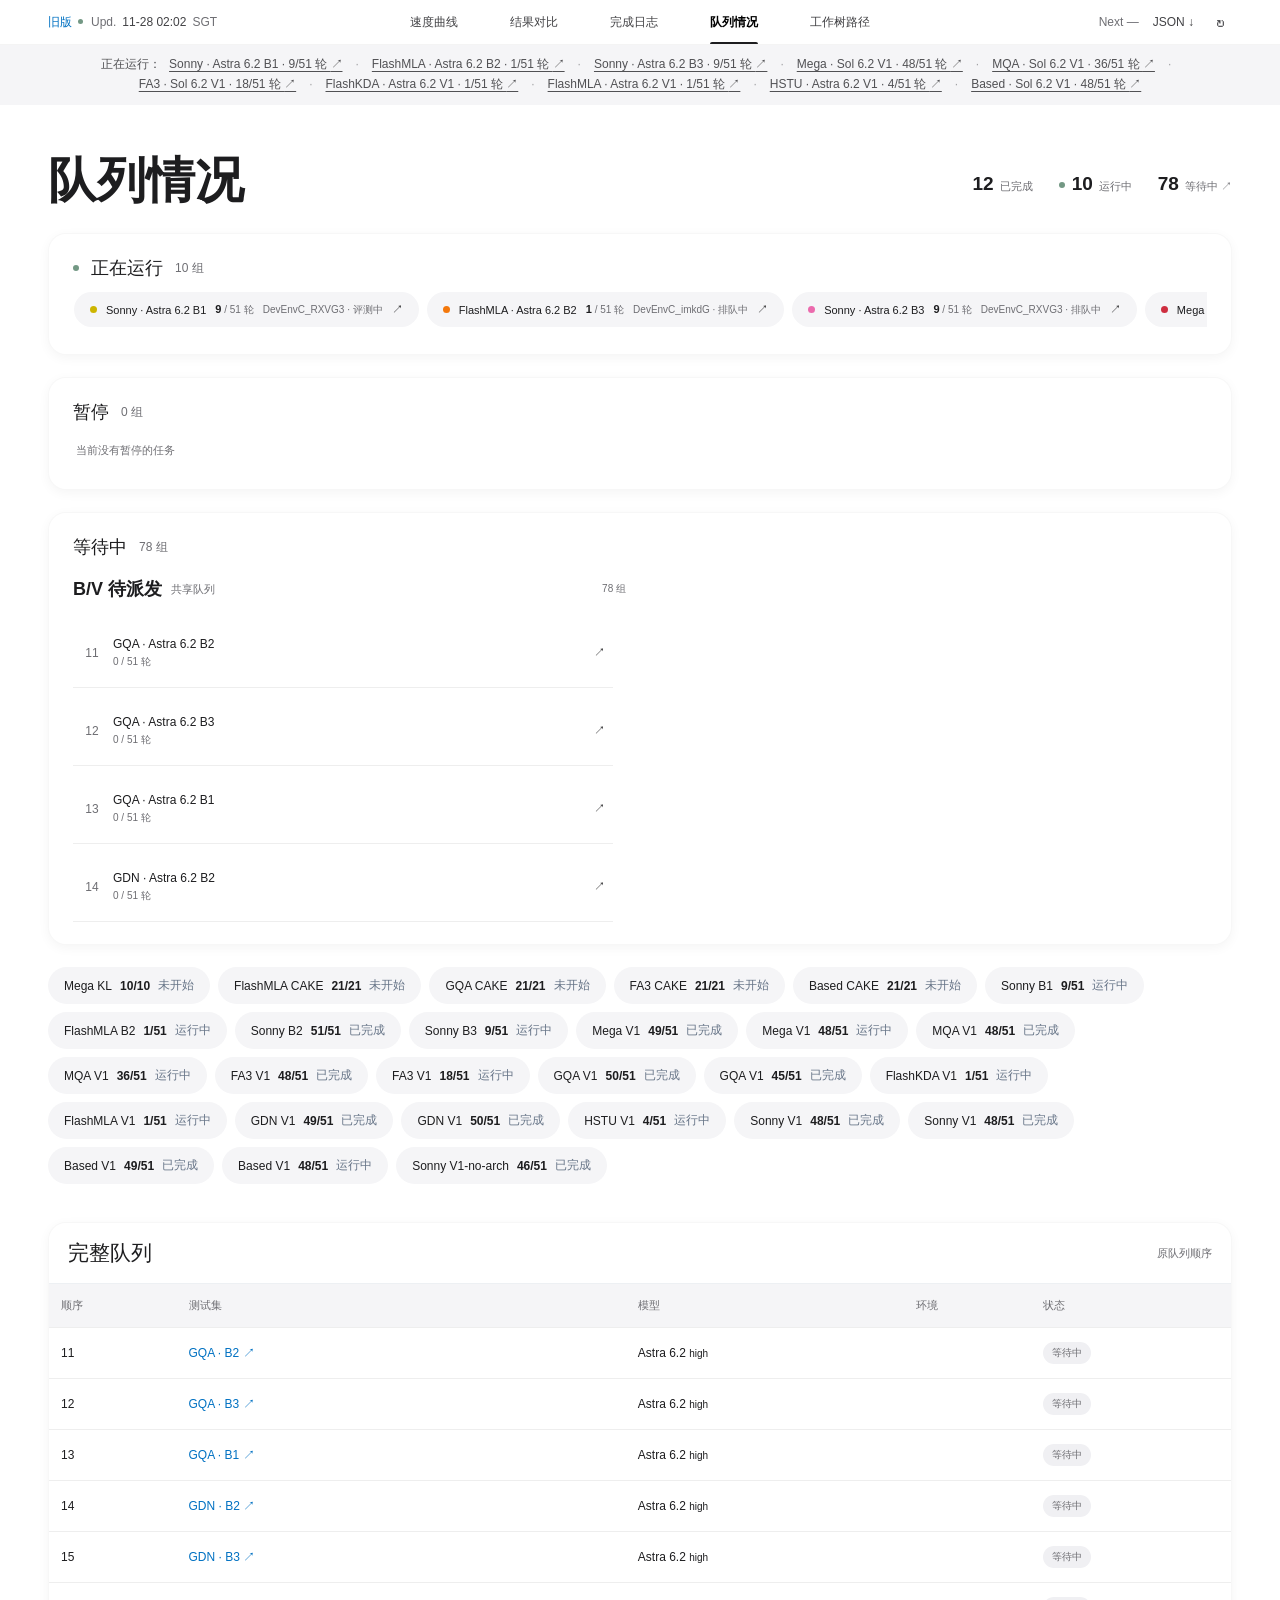
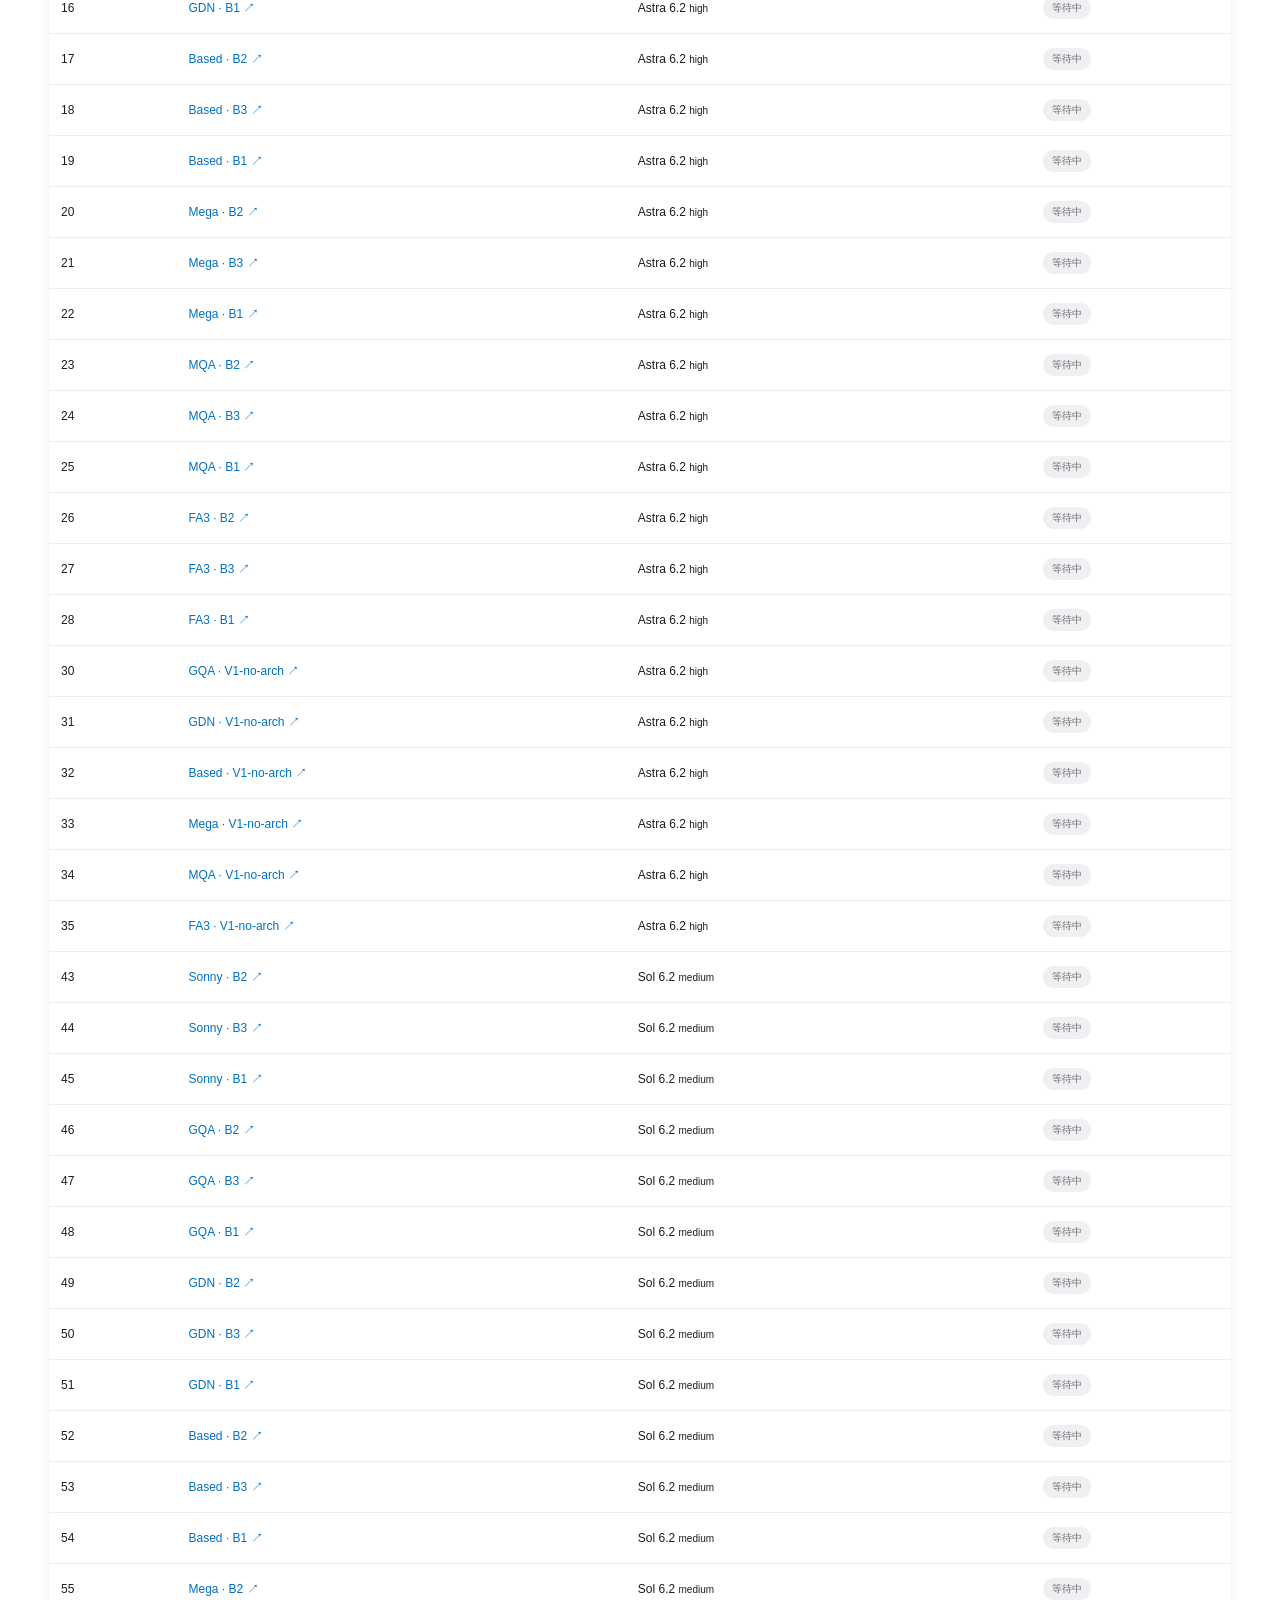
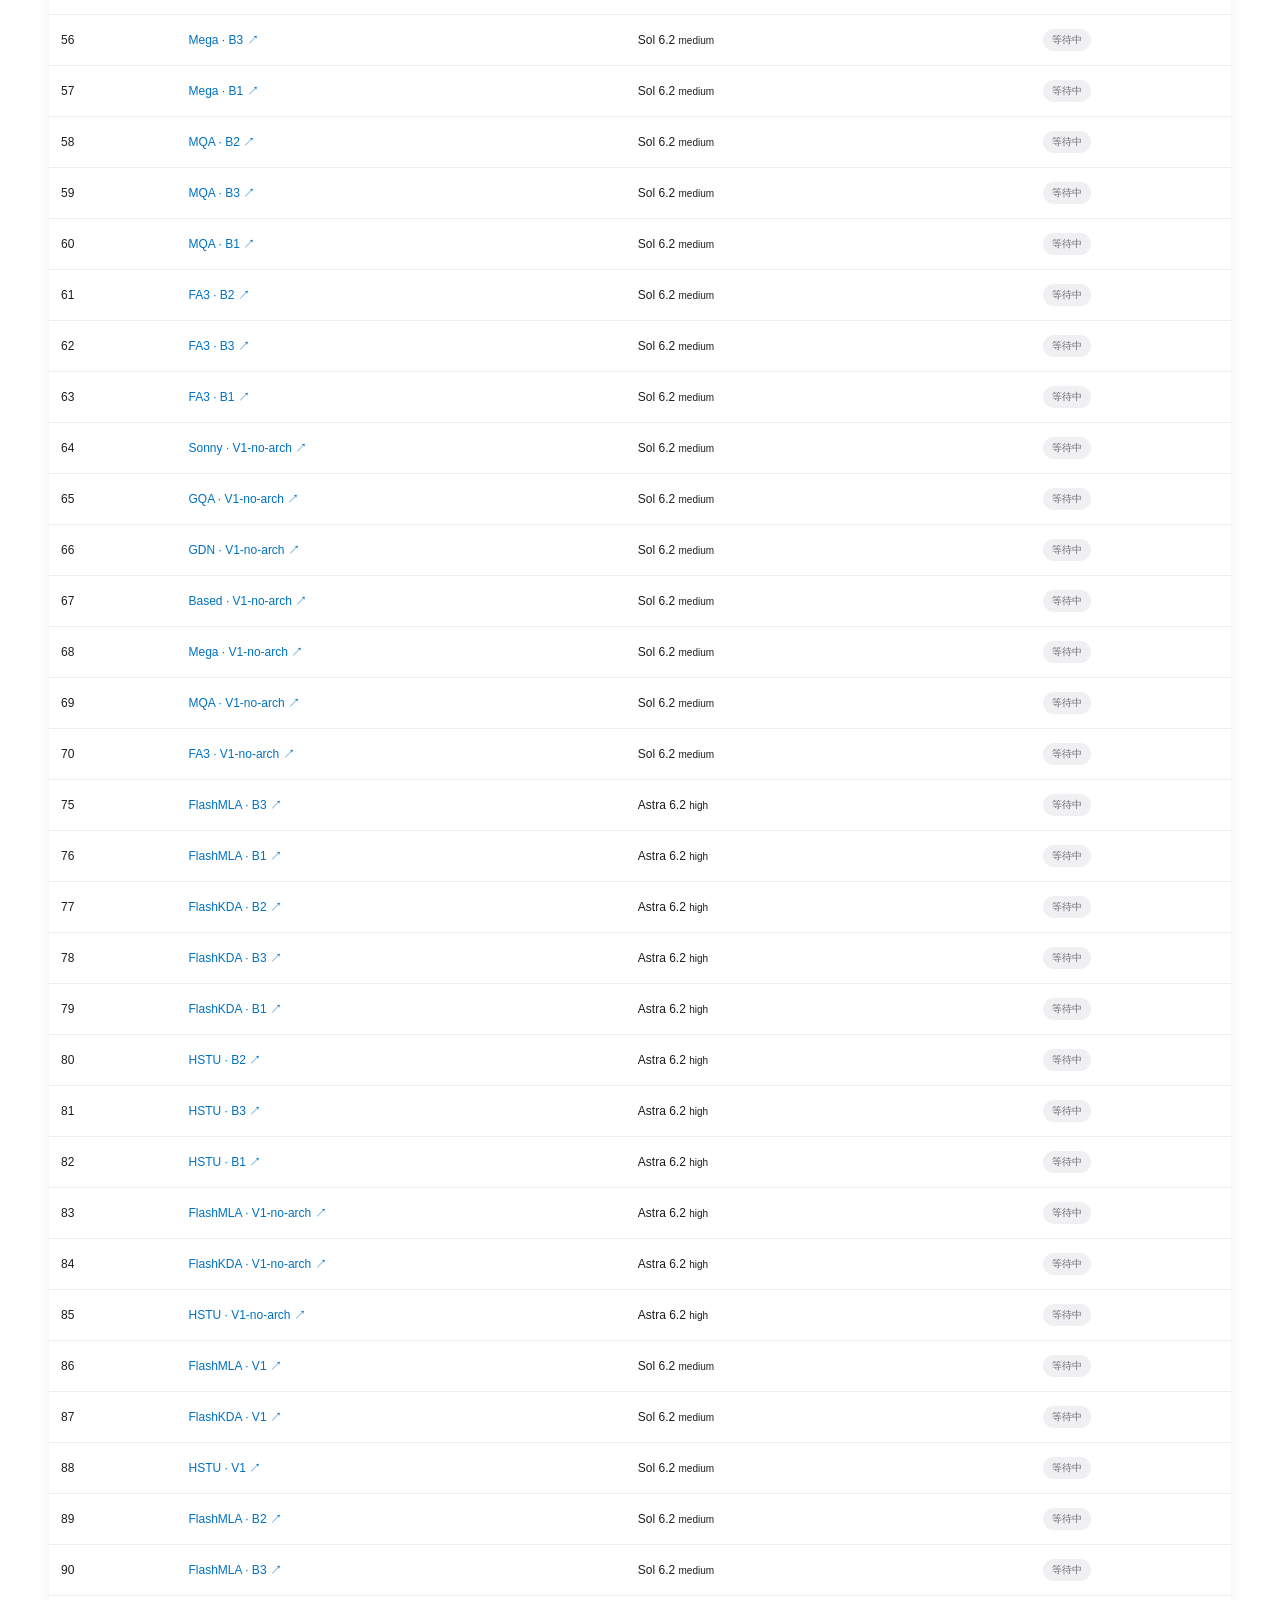
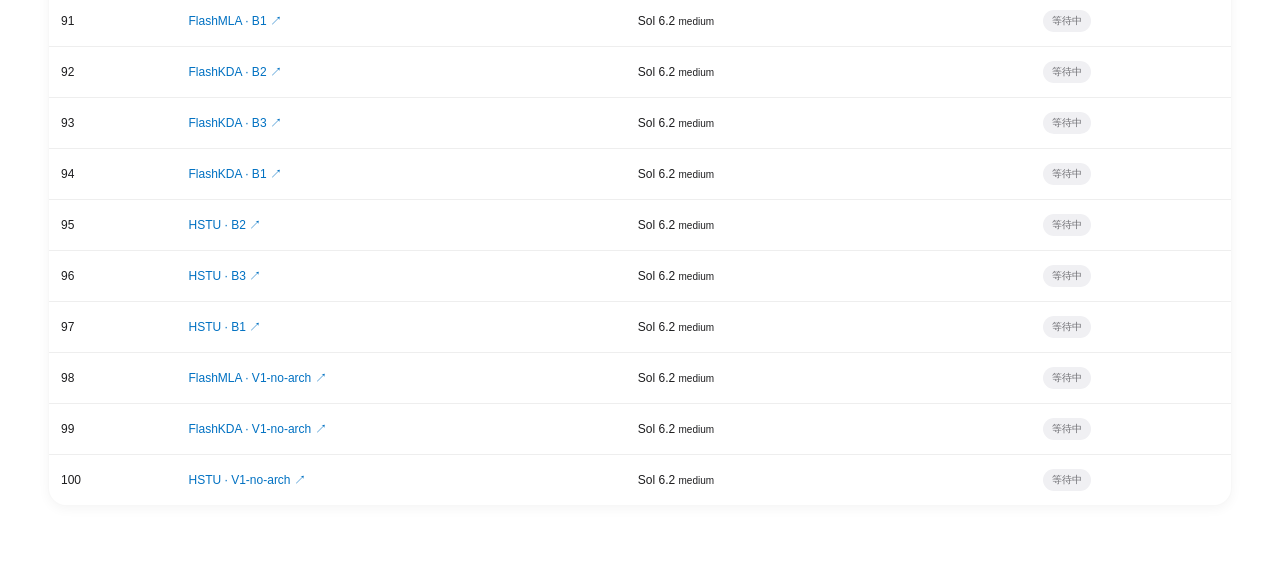
==== commit 0246506b: "Retire archived V0 curves from current dashboard controls" ====
--- a/beta/index.html
+++ b/beta/index.html
@@ -66,14 +66,14 @@
 <section id="kl-panel" hidden aria-labelledby="kl-name">
 <div class="dataset-head"><div><h2 id="kl-name">KL</h2><label>模型 <select id="kl-run-select" aria-label="KL 模型与批次"></select></label><p id="kl-state">读取中…</p></div><div class="exports"><button id="kl-csv">候选 CSV ↓</button><button id="kl-json">完整 JSON ↓</button></div></div>
 <div id="kl-body"><div class="kl-budget"><strong id="kl-budget"></strong><span id="kl-run-info"></span></div>
-<div class="kl-charts"><section class="chart-card"><div class="chart-title"><h3>每次 Apply 的交付速度</h3><span>实线：交付 · 虚线：历次最佳</span></div><label class="kl-reference-toggle"><input id="kl-v0-overview" type="checkbox" checked aria-label="交付速度图显示 V0 Astra 最快线"><span id="kl-v0-overview-label"></span></label><div id="kl-matched-overview"></div><div id="kl-overview" class="chart"></div></section>
-<section id="kl-inner" class="chart-card"><div class="chart-title"><h3>Apply 内部候选</h3><label>选择 <select id="kl-apply" aria-label="选择 Apply"></select></label></div><label class="kl-reference-toggle"><input id="kl-v0-candidates" type="checkbox" checked aria-label="内部候选图显示 V0 Astra 最快线"><span id="kl-v0-candidates-label"></span></label><div id="kl-matched-candidates"></div><div id="kl-candidates" class="chart"></div><p id="kl-inner-status" class="kl-caption"></p></section></div>
+<div class="kl-charts"><section class="chart-card"><div class="chart-title"><h3>每次 Apply 的交付速度</h3><span>实线：交付 · 虚线：历次最佳</span></div><div id="kl-overview" class="chart"></div></section>
+<section id="kl-inner" class="chart-card"><div class="chart-title"><h3>Apply 内部候选</h3><label>选择 <select id="kl-apply" aria-label="选择 Apply"></select></label></div><div id="kl-candidates" class="chart"></div><p id="kl-inner-status" class="kl-caption"></p></section></div>
 <section class="data-section"><div class="section-head"><h3>Apply 记录</h3><span>交付完成与整项独立验收分别记录</span></div><div class="table-wrap"><table><thead><tr><th>Apply</th><th>状态</th><th>评测次数</th><th>基础设施异常</th><th>交付 ms</th><th>用时 min</th><th>结束 SGT</th></tr></thead><tbody id="kl-apply-rows"></tbody></table></div></section>
 <section class="data-section"><div class="section-head"><h3>选中 Apply 的候选记录</h3><span>旧结果取回不重复计次</span></div><div class="table-wrap"><table><thead><tr><th>候选</th><th>结果</th><th>未通过阶段</th><th>门禁</th><th>延迟 ms</th><th>参考 ms</th><th>记录</th></tr></thead><tbody id="kl-candidate-rows"></tbody></table></div></section>
 <section class="data-section"><div class="section-head"><h3>Sol / DS 队列</h3><span>—</span></div><div id="kl-queue" class="table-wrap"></div></section>
 <section class="data-section"><div class="section-head"><h3>KL 实验任务记录</h3><span>SGT · 当前测试集</span></div><ol id="kl-events" class="task-events"></ol></section>
 </div></section>
-</section><section id="beta-future-view" class="beta-future" hidden><h2>V0-r3</h2><p>待接入 · 尚无实验记录</p></section><section id="beta-logs-view" hidden><div class="beta-log-filters"><label>类别<select id="beta-log-category"><option value="all">全部实验</option><option value="bv">B / V</option><option value="kl">KL</option></select></label><label>测试集<select id="beta-log-dataset"><option value="all">全部测试集</option></select></label><label>事件<select id="beta-log-kind"><option value="all">全部事件</option><option value="completed">独立完成</option><option value="started">开始运行</option><option value="paused">暂停</option><option value="resumed">恢复运行</option></select></label><span id="beta-log-count" class="beta-log-count"></span></div><ol id="beta-timeline" class="beta-timeline"></ol><button id="beta-log-more" class="beta-log-more" hidden>查看更多</button></section><section id="beta-queue-view" hidden></section><section id="beta-comparison-view" hidden></section><div id="beta-legacy-log" hidden></div><section id="beta-workspaces-view" hidden aria-label="工作树路径">
+</section><section id="beta-logs-view" hidden><div class="beta-log-filters"><label>类别<select id="beta-log-category"><option value="all">全部实验</option><option value="bv">B / V</option><option value="kl">KL</option></select></label><label>测试集<select id="beta-log-dataset"><option value="all">全部测试集</option></select></label><label>事件<select id="beta-log-kind"><option value="all">全部事件</option><option value="completed">独立完成</option><option value="started">开始运行</option><option value="paused">暂停</option><option value="resumed">恢复运行</option></select></label><span id="beta-log-count" class="beta-log-count"></span></div><ol id="beta-timeline" class="beta-timeline"></ol><button id="beta-log-more" class="beta-log-more" hidden>查看更多</button></section><section id="beta-queue-view" hidden></section><section id="beta-comparison-view" hidden></section><div id="beta-legacy-log" hidden></div><section id="beta-workspaces-view" hidden aria-label="工作树路径">
  <section class="workspace-filters">
   <div class="workspace-search-row"><textarea id="ws-search" rows="1" aria-label="批量检索工作区" placeholder="⌕  测试集 / 模型 / 路径 · 换行批量检索"></textarea><button id="ws-reset" class="ws-icon" title="重置筛选" aria-label="重置筛选">↻</button></div>
   <label>任务<select id="ws-method" aria-label="任务版本"><option value="all">All</option></select></label>
@@ -111,4 +111,4 @@
   <details class="card cake-workspaces"><summary>实验工作区</summary><div id="cake-workspaces"></div></details>
  </div>
 </section>
-</main><dialog id="samples"><div class="dialog-head"><h3 id="sample-title">测量样本</h3><button id="close-samples" aria-label="关闭样本">关闭 ×</button></div><p id="sample-stats"></p><pre id="sample-values"></pre><button id="sample-csv">样本 CSV ↓</button></dialog><script src="../kl.js?v=method-palette-20261128" defer></script><script src="../app.js?v=method-palette-20261128" defer></script><script id="beta-navigation" type="application/json">{"schema_version": 1, "result_sections": [{"id": "bv", "label": "B/V", "status": "available"}, {"id": "aligned", "label": "V/Aligned KL", "status": "available"}, {"id": "kl", "label": "KL", "status": "available"}, {"id": "all", "label": "All", "status": "available"}], "method_revisions": [{"method": "B1", "label": "B1"}, {"method": "B2", "label": "B2"}, {"method": "B3", "label": "B3"}, {"method": "V1", "label": "V1"}, {"method": "V1-no-arch", "label": "V1-no-arch"}, {"method": "V0", "label": "V0-r2"}, {"method": "V0", "label": "V0-r3"}]}</script><script src="./beta.js?v=method-palette-20261128" defer></script></body></html>
+</main><dialog id="samples"><div class="dialog-head"><h3 id="sample-title">测量样本</h3><button id="close-samples" aria-label="关闭样本">关闭 ×</button></div><p id="sample-stats"></p><pre id="sample-values"></pre><button id="sample-csv">样本 CSV ↓</button></dialog><script src="../kl.js?v=current-five-20261128" defer></script><script src="../app.js?v=current-five-20261128" defer></script><script id="beta-navigation" type="application/json">{"schema_version": 1, "result_sections": [{"id": "bv", "label": "B/V", "status": "available"}, {"id": "aligned", "label": "V/Aligned KL", "status": "available"}, {"id": "kl", "label": "KL", "status": "available"}, {"id": "all", "label": "All", "status": "available"}], "method_revisions": [{"method": "B1", "label": "B1"}, {"method": "B2", "label": "B2"}, {"method": "B3", "label": "B3"}, {"method": "V1", "label": "V1"}, {"method": "V1-no-arch", "label": "V1-no-arch"}]}</script><script src="./beta.js?v=current-five-20261128" defer></script></body></html>
